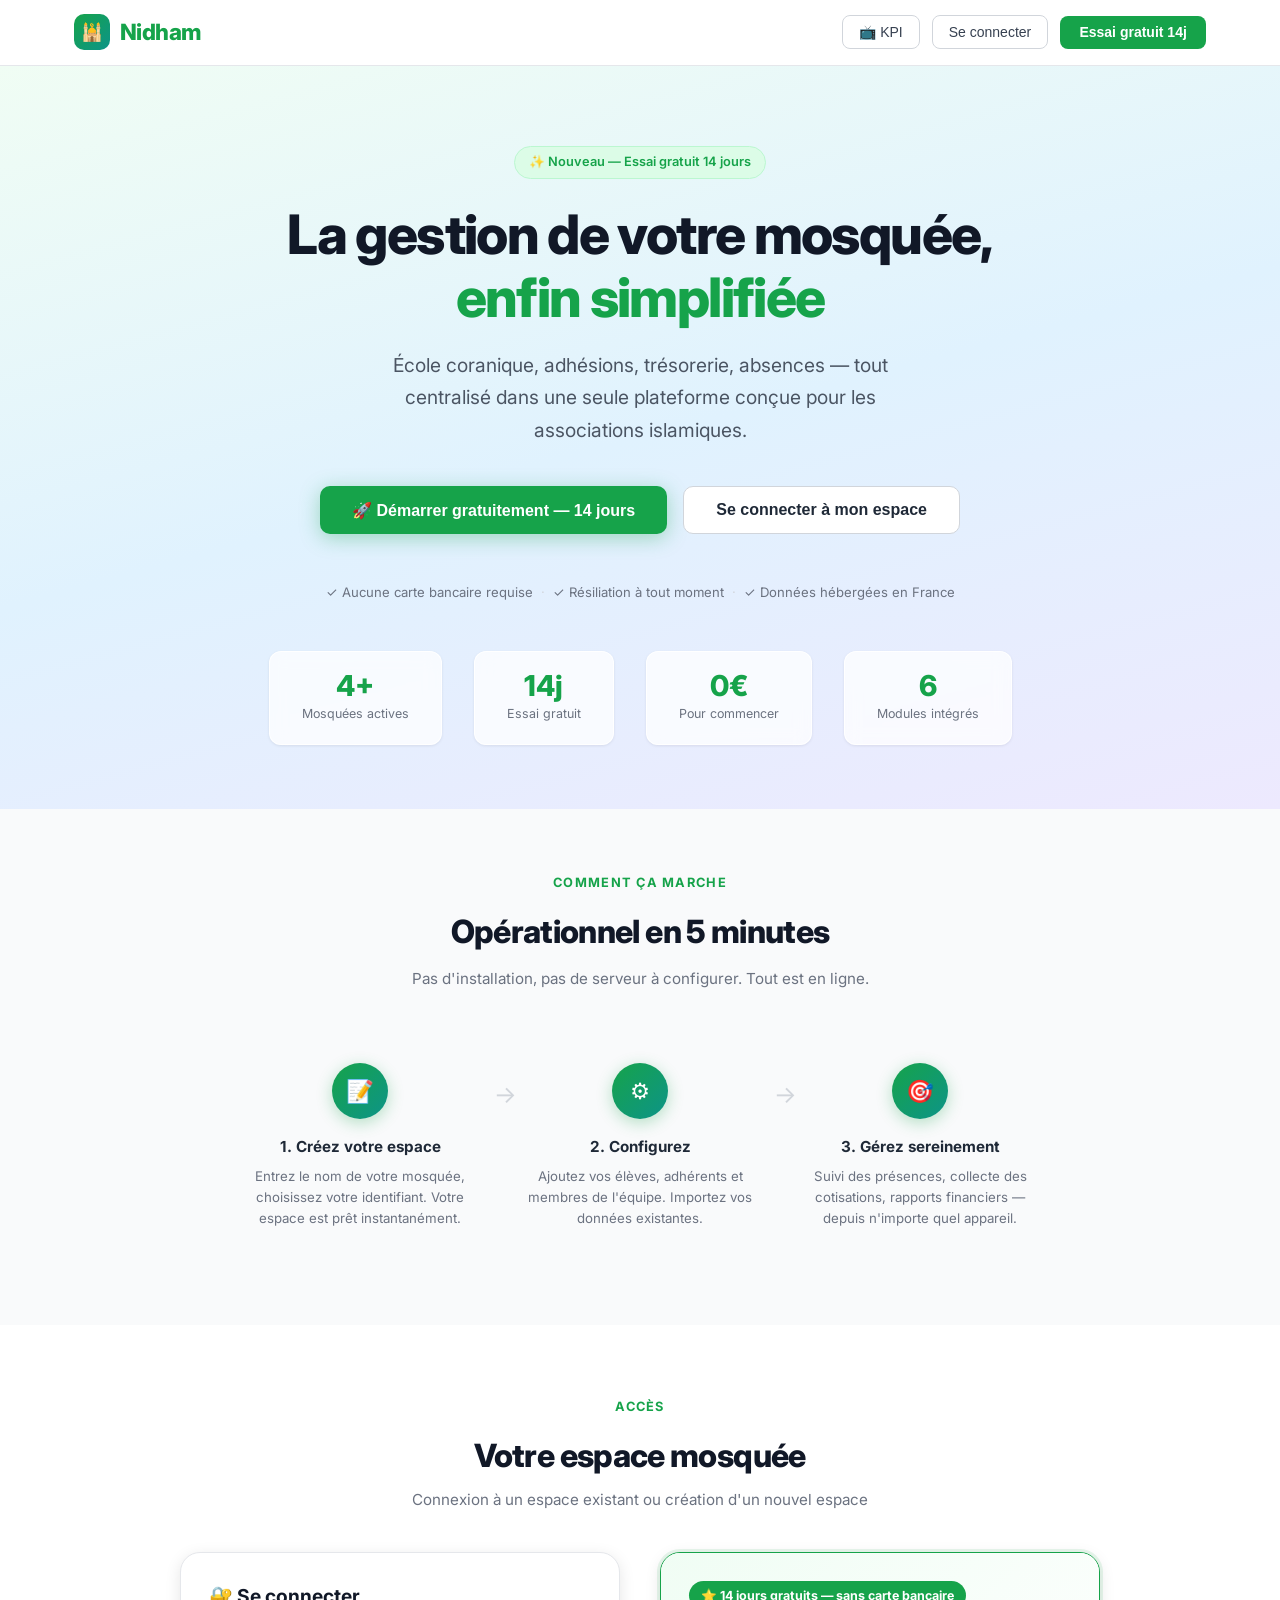
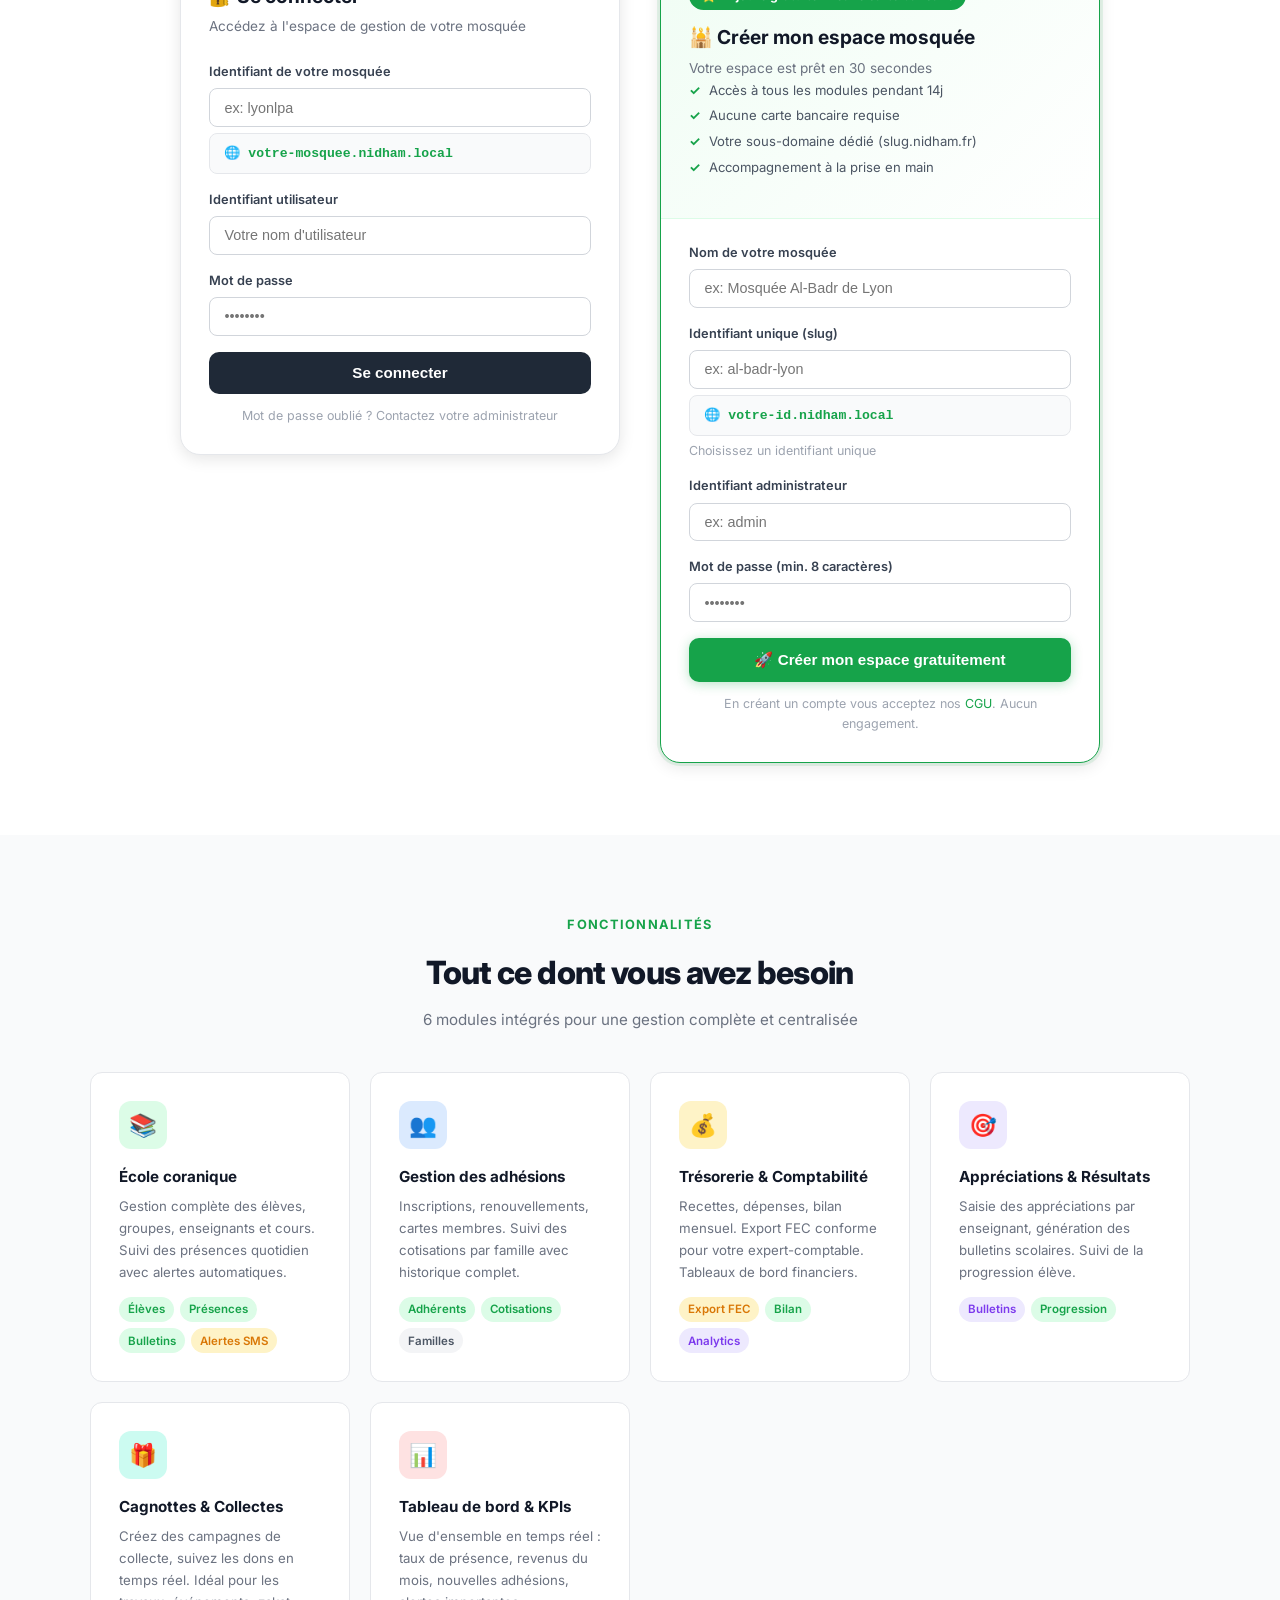
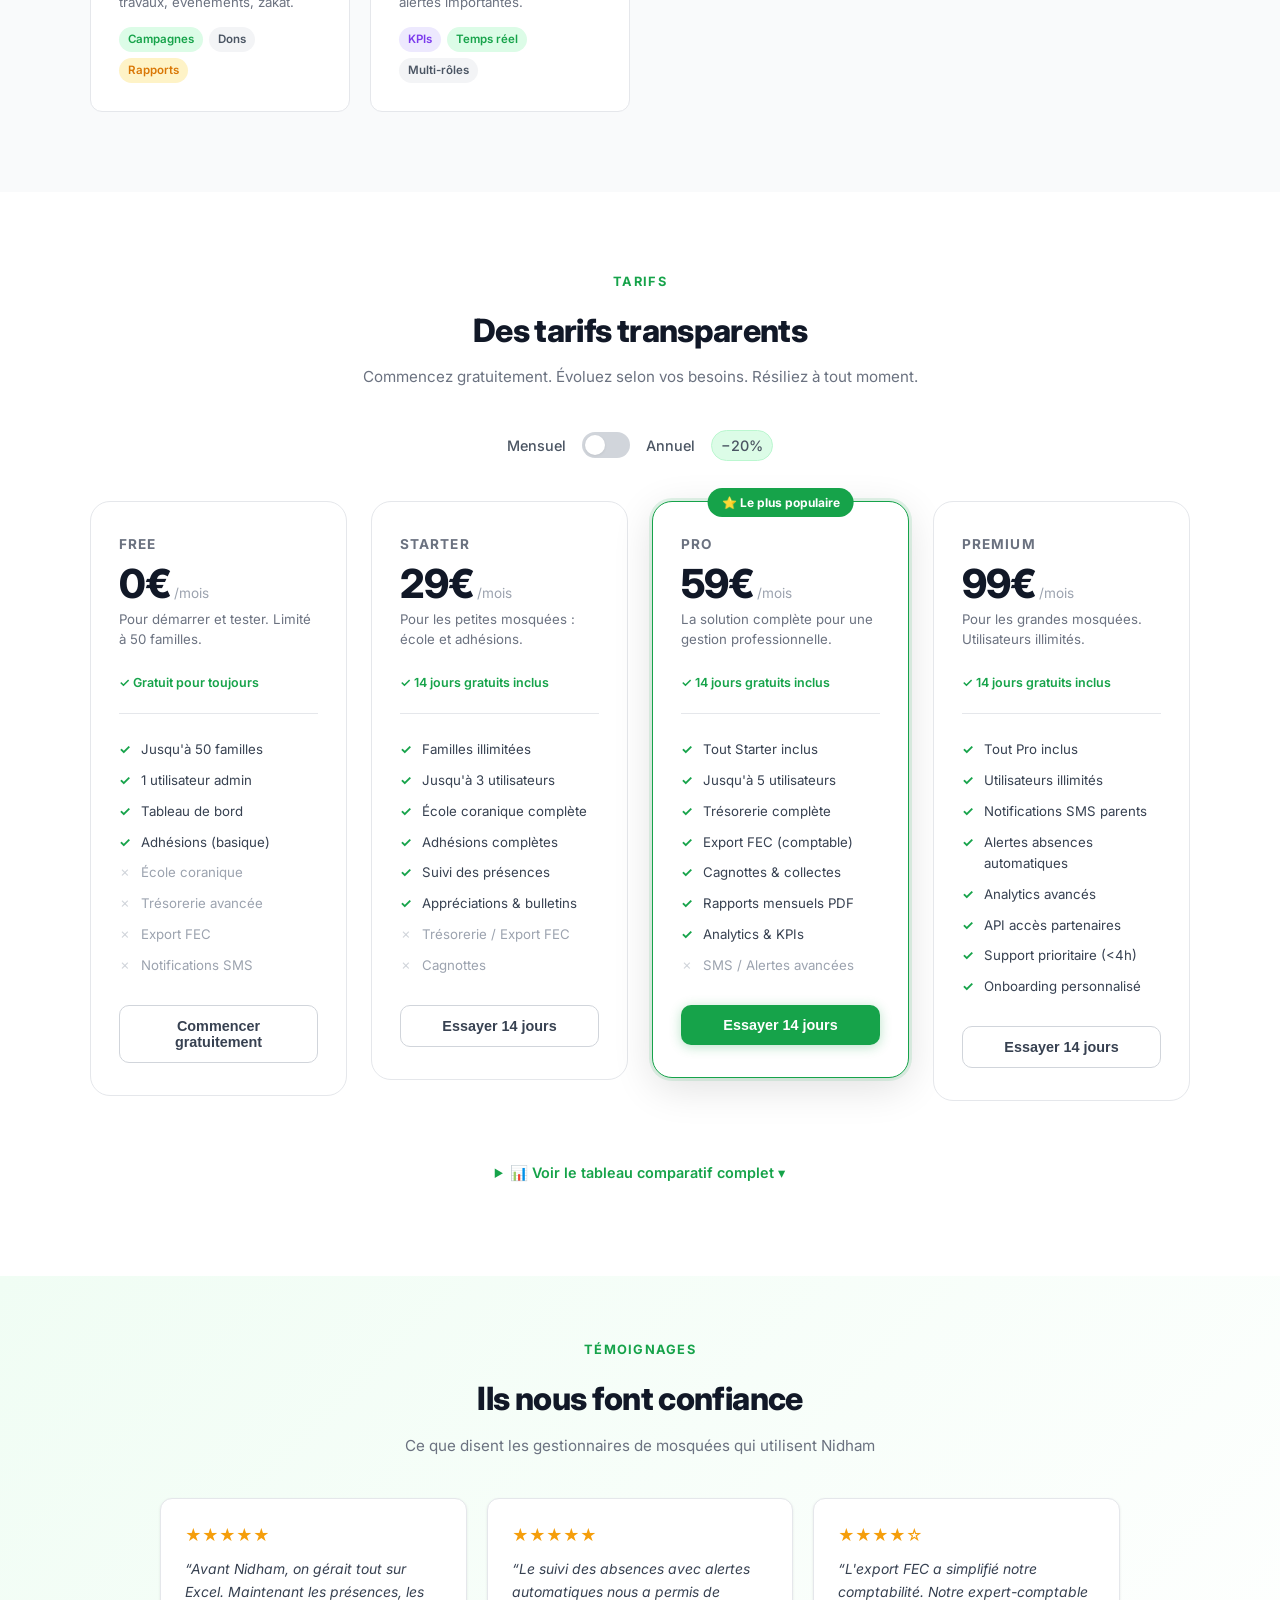
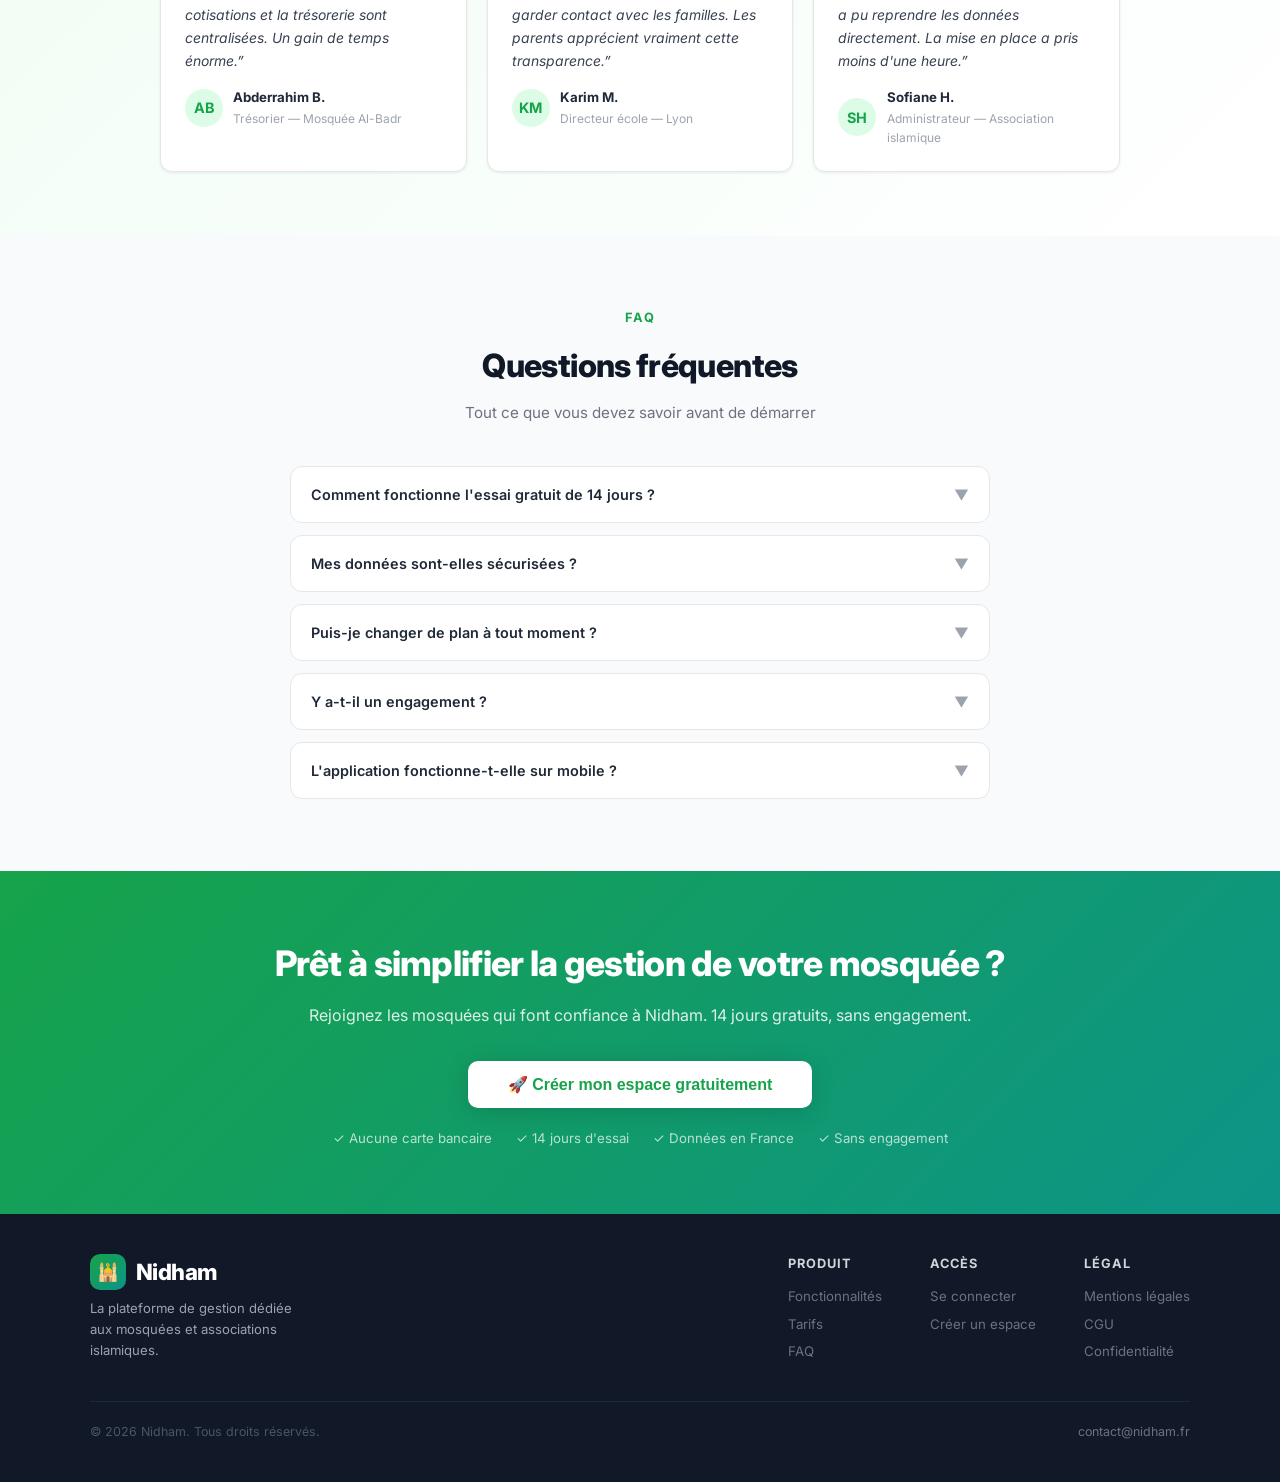
==== frontend/app/index.html @ 90fcc6f1 "feat: architecture multi-domaine nidham.fr - nidham.fr → landing page marketing (frontend/landing/) " ====
<!DOCTYPE html>
<html lang="fr">
<head>
<meta charset="UTF-8">
<meta name="viewport" content="width=device-width, initial-scale=1.0">
<title>Nidham — Gestion des mosquées</title>
<meta name="description" content="Nidham simplifie la gestion de votre mosquée : école coranique, adhésions, trésorerie, absences. 14 jours d'essai gratuit.">
<link rel="preconnect" href="https://fonts.googleapis.com">
<link href="https://fonts.googleapis.com/css2?family=Inter:wght@300;400;500;600;700;800&display=swap" rel="stylesheet">
<style>
*,*::before,*::after{box-sizing:border-box;margin:0;padding:0}
:root{
  --green:#16a34a;--green-d:#15803d;--green-l:#dcfce7;--green-ll:#f0fdf4;
  --teal:#0d9488;--gold:#d97706;--gold-l:#fef3c7;--purple:#7c3aed;--purple-l:#ede9fe;
  --gray-50:#f9fafb;--gray-100:#f3f4f6;--gray-200:#e5e7eb;--gray-300:#d1d5db;
  --gray-400:#9ca3af;--gray-500:#6b7280;--gray-600:#4b5563;--gray-700:#374151;
  --gray-800:#1f2937;--gray-900:#111827;
  --shadow-sm:0 1px 3px rgba(0,0,0,.08);--shadow-md:0 4px 16px rgba(0,0,0,.10);
  --shadow-lg:0 10px 40px rgba(0,0,0,.12);--shadow-xl:0 20px 60px rgba(0,0,0,.15);
  --radius:12px;--radius-lg:20px;
}
html{scroll-behavior:smooth}
body{font-family:'Inter',system-ui,sans-serif;color:var(--gray-800);background:#fff;line-height:1.6;-webkit-font-smoothing:antialiased}
a{color:inherit;text-decoration:none}
.hidden{display:none!important}

/* TOASTS */
#toast-container{position:fixed;bottom:1.5rem;right:1.5rem;display:flex;flex-direction:column;gap:.5rem;z-index:9999;pointer-events:none}
.toast{padding:.75rem 1.25rem;border-radius:10px;font-size:.875rem;font-weight:500;box-shadow:var(--shadow-lg);pointer-events:all;animation:slideIn .25s ease}
.toast-success{background:var(--green);color:#fff}
.toast-error{background:#dc2626;color:#fff}
.toast-info{background:var(--gray-800);color:#fff}
@keyframes slideIn{from{opacity:0;transform:translateY(8px)}to{opacity:1;transform:translateY(0)}}

/* HEADER */
header{position:sticky;top:0;z-index:100;background:rgba(255,255,255,.96);backdrop-filter:blur(10px);border-bottom:1px solid var(--gray-200)}
.header-inner{max-width:1180px;margin:0 auto;padding:.9rem 1.5rem;display:flex;align-items:center;justify-content:space-between}
.logo{display:flex;align-items:center;gap:.6rem;font-size:1.4rem;font-weight:800;color:var(--green);letter-spacing:-.02em}
.logo-icon{width:36px;height:36px;border-radius:10px;background:linear-gradient(135deg,var(--green),var(--teal));display:flex;align-items:center;justify-content:center;font-size:1.1rem}
.header-actions{display:flex;gap:.75rem;align-items:center}
.btn-ghost{padding:.5rem 1rem;border-radius:8px;font-size:.875rem;font-weight:500;cursor:pointer;border:1px solid var(--gray-300);background:transparent;color:var(--gray-700);transition:all .15s}
.btn-ghost:hover{background:var(--gray-100)}
.btn-primary{padding:.55rem 1.2rem;border-radius:8px;font-size:.875rem;font-weight:600;cursor:pointer;background:var(--green);color:#fff;border:none;transition:all .15s}
.btn-primary:hover{background:var(--green-d);transform:translateY(-1px)}

/* HERO */
.hero{background:linear-gradient(165deg,#f0fdf4 0%,#e0f2fe 50%,#ede9fe 100%);padding:5rem 1.5rem 4rem;text-align:center;position:relative;overflow:hidden}
.hero-badge{display:inline-flex;align-items:center;gap:.4rem;background:var(--green-l);color:var(--green);padding:.35rem .9rem;border-radius:999px;font-size:.8rem;font-weight:600;margin-bottom:1.5rem;border:1px solid #bbf7d0}
.hero h1{font-size:clamp(2rem,5vw,3.4rem);font-weight:800;line-height:1.15;letter-spacing:-.03em;color:var(--gray-900);max-width:780px;margin:0 auto 1.25rem}
.hero h1 span{color:var(--green)}
.hero-sub{font-size:clamp(1rem,2vw,1.2rem);color:var(--gray-600);max-width:560px;margin:0 auto 2.5rem;line-height:1.7}
.hero-cta{display:flex;gap:1rem;justify-content:center;flex-wrap:wrap;margin-bottom:3rem}
.btn-hero{padding:.85rem 2rem;border-radius:10px;font-size:1rem;font-weight:700;cursor:pointer;transition:all .2s;border:none}
.btn-hero-main{background:var(--green);color:#fff;box-shadow:0 4px 20px rgba(22,163,74,.35)}
.btn-hero-main:hover{background:var(--green-d);transform:translateY(-2px)}
.btn-hero-sec{background:#fff;color:var(--gray-800);border:1.5px solid var(--gray-300)!important}
.btn-hero-sec:hover{background:var(--gray-50);transform:translateY(-2px)}
.hero-trust{display:flex;gap:.5rem;justify-content:center;align-items:center;flex-wrap:wrap;font-size:.82rem;color:var(--gray-500)}
.hero-trust .sep{color:var(--gray-300)}
.hero-stats{display:flex;gap:2rem;justify-content:center;margin-top:3rem;flex-wrap:wrap}
.hero-stat{background:rgba(255,255,255,.75);backdrop-filter:blur(8px);border:1px solid rgba(255,255,255,.9);border-radius:var(--radius);padding:1.25rem 2rem;text-align:center;box-shadow:var(--shadow-sm)}
.hero-stat .val{font-size:1.8rem;font-weight:800;color:var(--green);display:block;line-height:1}
.hero-stat .lbl{font-size:.78rem;color:var(--gray-500);margin-top:.25rem}

/* HOW IT WORKS */
.how-section{background:var(--gray-50);padding:4rem 1.5rem}
.section-label{text-align:center;font-size:.8rem;font-weight:700;text-transform:uppercase;letter-spacing:.1em;color:var(--green);margin-bottom:.75rem}
.section-title{text-align:center;font-size:clamp(1.5rem,3vw,2rem);font-weight:800;color:var(--gray-900);margin-bottom:.6rem;letter-spacing:-.02em}
.section-sub{text-align:center;font-size:.95rem;color:var(--gray-500);margin-bottom:2.5rem}
.how-steps{display:flex;justify-content:center;max-width:900px;margin:0 auto;flex-wrap:wrap}
.how-step{flex:1;min-width:200px;max-width:280px;text-align:center;padding:2rem 1.5rem;position:relative}
.how-step:not(:last-child)::after{content:'→';position:absolute;right:-1rem;top:2.8rem;font-size:1.5rem;color:var(--gray-300)}
.step-num{width:56px;height:56px;background:linear-gradient(135deg,var(--green),var(--teal));border-radius:50%;color:#fff;display:flex;align-items:center;justify-content:center;font-size:1.4rem;margin:0 auto 1rem;box-shadow:0 4px 16px rgba(22,163,74,.3)}
.how-step h3{font-size:.95rem;font-weight:700;margin-bottom:.4rem;color:var(--gray-800)}
.how-step p{font-size:.83rem;color:var(--gray-500);line-height:1.6}

/* PORTAL */
#portal{padding:4.5rem 1.5rem;background:#fff}
.portal-grid{display:grid;grid-template-columns:1fr 1fr;gap:2.5rem;max-width:920px;margin:0 auto;align-items:start}
@media(max-width:720px){.portal-grid{grid-template-columns:1fr}}
.card{border-radius:var(--radius-lg);border:1.5px solid var(--gray-200);background:#fff;box-shadow:var(--shadow-md);overflow:hidden}
.card-header{padding:1.75rem 1.75rem 0}
.card-header h2{font-size:1.2rem;font-weight:700;color:var(--gray-900);margin-bottom:.3rem}
.card-header p{font-size:.85rem;color:var(--gray-500)}
.card-body{padding:1.5rem 1.75rem 1.75rem}
#register-card{border-color:var(--green);box-shadow:0 0 0 3px rgba(22,163,74,.1),var(--shadow-md)}
#register-card .card-header{background:linear-gradient(135deg,var(--green-ll),#fff);padding-bottom:1.25rem;border-bottom:1px solid var(--green-l)}
.trial-badge{display:inline-flex;align-items:center;gap:.35rem;background:var(--green);color:#fff;font-size:.78rem;font-weight:700;padding:.3rem .75rem;border-radius:999px;margin-bottom:.75rem}
.trial-perks{display:flex;flex-direction:column;gap:.3rem;margin-bottom:1.25rem}
.trial-perk{display:flex;align-items:center;gap:.5rem;font-size:.82rem;color:var(--gray-600)}
.trial-perk .ck{color:var(--green);font-weight:700}
.field-group{margin-bottom:1rem}
.field-group label{display:block;font-size:.8rem;font-weight:600;color:var(--gray-700);margin-bottom:.35rem}
.field-group input{width:100%;padding:.65rem .9rem;border:1.5px solid var(--gray-300);border-radius:8px;font-size:.9rem;color:var(--gray-800);transition:border-color .15s;background:#fff}
.field-group input:focus{outline:none;border-color:var(--green);box-shadow:0 0 0 3px rgba(22,163,74,.12)}
.domain-preview{background:var(--gray-50);border:1.5px solid var(--gray-200);border-radius:8px;padding:.55rem .9rem;font-size:.82rem;color:var(--gray-600);font-family:monospace;margin-top:.4rem}
.domain-preview strong{color:var(--green)}
.field-hint{font-size:.78rem;color:var(--gray-400);margin-top:.3rem}
.field-ok{font-size:.78rem;color:var(--green);margin-top:.3rem;font-weight:600}
.field-error{font-size:.78rem;color:#dc2626;margin-top:.3rem;font-weight:600}
.error-box{background:#fef2f2;border:1px solid #fecaca;color:#dc2626;border-radius:8px;padding:.65rem .9rem;font-size:.83rem;margin-bottom:1rem}
.btn-submit{width:100%;padding:.8rem;border:none;border-radius:10px;font-size:.95rem;font-weight:700;cursor:pointer;transition:all .2s}
.btn-submit-green{background:var(--green);color:#fff;box-shadow:0 2px 12px rgba(22,163,74,.3)}
.btn-submit-green:hover:not(:disabled){background:var(--green-d);transform:translateY(-1px)}
.btn-submit-gray{background:var(--gray-800);color:#fff}
.btn-submit-gray:hover:not(:disabled){background:var(--gray-700);transform:translateY(-1px)}
.btn-submit:disabled{opacity:.65;cursor:not-allowed;transform:none!important}
.spinner{display:inline-block;width:14px;height:14px;border:2px solid rgba(255,255,255,.4);border-top-color:#fff;border-radius:50%;animation:spin .7s linear infinite;vertical-align:middle;margin-right:4px}
@keyframes spin{to{transform:rotate(360deg)}}
.card-footer-note{text-align:center;font-size:.78rem;color:var(--gray-400);margin-top:.75rem}

/* SUCCESS */
#success-screen{min-height:80vh;display:flex;align-items:center;justify-content:center;padding:3rem 1.5rem;background:var(--green-ll)}
.success-card{background:#fff;border-radius:var(--radius-lg);box-shadow:var(--shadow-xl);padding:3rem 2.5rem;max-width:520px;width:100%;text-align:center}
.success-icon{width:72px;height:72px;background:var(--green-l);border-radius:50%;display:flex;align-items:center;justify-content:center;font-size:2rem;margin:0 auto 1.5rem}
.success-card h2{font-size:1.5rem;font-weight:800;color:var(--gray-900);margin-bottom:.5rem}
.success-card p{color:var(--gray-500);font-size:.9rem;margin-bottom:1.5rem}
.success-info{background:var(--gray-50);border-radius:10px;padding:1.25rem;text-align:left;margin-bottom:1.5rem}
.success-info-row{display:flex;justify-content:space-between;align-items:center;font-size:.875rem;padding:.3rem 0;border-bottom:1px solid var(--gray-200)}
.success-info-row:last-child{border-bottom:none}
.success-info-row .lbl{color:var(--gray-500)}
.success-info-row .val{font-weight:600;color:var(--gray-800);font-family:monospace}
.btn-success{display:inline-block;width:100%;padding:.9rem;background:var(--green);color:#fff;border-radius:10px;font-size:1rem;font-weight:700;text-align:center;cursor:pointer;border:none;box-shadow:0 4px 20px rgba(22,163,74,.3);transition:all .2s}
.btn-success:hover{background:var(--green-d);transform:translateY(-2px)}
.success-steps{margin-top:1.5rem;text-align:left}
.success-steps h3{font-size:.85rem;font-weight:700;color:var(--gray-700);margin-bottom:.75rem;text-transform:uppercase;letter-spacing:.06em}
.success-step-item{display:flex;gap:.75rem;align-items:flex-start;margin-bottom:.6rem}
.ssi-num{width:22px;height:22px;border-radius:50%;background:var(--green);color:#fff;font-size:.72rem;font-weight:700;display:flex;align-items:center;justify-content:center;flex-shrink:0;margin-top:.1rem}
.ssi-text{font-size:.83rem;color:var(--gray-600);line-height:1.5}

/* FEATURES */
.features-section{padding:5rem 1.5rem;background:var(--gray-50)}
.features-grid{display:grid;grid-template-columns:repeat(auto-fit,minmax(260px,1fr));gap:1.25rem;max-width:1100px;margin:0 auto}
.feature-card{background:#fff;border-radius:var(--radius);border:1.5px solid var(--gray-200);padding:1.75rem;transition:all .2s}
.feature-card:hover{border-color:var(--green);transform:translateY(-3px);box-shadow:var(--shadow-lg)}
.feature-icon{width:48px;height:48px;border-radius:12px;display:flex;align-items:center;justify-content:center;font-size:1.4rem;margin-bottom:1rem}
.feat-green{background:var(--green-l)}.feat-blue{background:#dbeafe}.feat-gold{background:var(--gold-l)}.feat-purple{background:var(--purple-l)}.feat-teal{background:#ccfbf1}.feat-red{background:#fee2e2}
.feature-card h3{font-size:.95rem;font-weight:700;color:var(--gray-900);margin-bottom:.4rem}
.feature-card p{font-size:.83rem;color:var(--gray-500);line-height:1.65}
.feat-tags{display:flex;gap:.4rem;flex-wrap:wrap;margin-top:.85rem}
.feat-tag{font-size:.72rem;font-weight:600;padding:.2rem .55rem;border-radius:999px}
.tag-green{background:var(--green-l);color:var(--green)}.tag-gray{background:var(--gray-100);color:var(--gray-600)}.tag-gold{background:var(--gold-l);color:var(--gold)}.tag-purple{background:var(--purple-l);color:var(--purple)}

/* PLANS */
.plans-section{padding:5rem 1.5rem;background:#fff}
.plan-toggle{display:flex;align-items:center;justify-content:center;gap:1rem;margin-bottom:2.5rem}
.plan-toggle span{font-size:.9rem;color:var(--gray-600);font-weight:500}
.toggle-switch{width:48px;height:26px;background:var(--gray-300);border-radius:999px;cursor:pointer;position:relative;transition:background .2s}
.toggle-switch.on{background:var(--green)}
.toggle-switch::after{content:'';position:absolute;width:20px;height:20px;border-radius:50%;background:#fff;top:3px;left:3px;transition:transform .2s;box-shadow:var(--shadow-sm)}
.toggle-switch.on::after{transform:translateX(22px)}
.toggle-annual-badge{background:var(--green-l);color:var(--green);font-size:.72rem;font-weight:700;padding:.2rem .55rem;border-radius:999px;border:1px solid #bbf7d0}
.plans-grid{display:grid;grid-template-columns:repeat(auto-fit,minmax(240px,1fr));gap:1.5rem;max-width:1100px;margin:0 auto;align-items:start}
.plan-card{border-radius:var(--radius-lg);border:1.5px solid var(--gray-200);background:#fff;padding:2rem 1.75rem;position:relative;transition:all .2s}
.plan-card:hover{transform:translateY(-4px);box-shadow:var(--shadow-lg)}
.plan-card.featured{border-color:var(--green);box-shadow:0 0 0 3px rgba(22,163,74,.12),var(--shadow-lg)}
.plan-badge{position:absolute;top:-14px;left:50%;transform:translateX(-50%);background:var(--green);color:#fff;font-size:.75rem;font-weight:700;padding:.3rem .9rem;border-radius:999px;white-space:nowrap}
.plan-name{font-size:.85rem;font-weight:700;text-transform:uppercase;letter-spacing:.08em;color:var(--gray-500);margin-bottom:.5rem}
.plan-price{display:flex;align-items:baseline;gap:.2rem;margin-bottom:.25rem}
.plan-price .amount{font-size:2.5rem;font-weight:800;color:var(--gray-900);letter-spacing:-.03em;line-height:1}
.plan-price .period{font-size:.85rem;color:var(--gray-400)}
.plan-price .annual-amount{font-size:2.5rem;font-weight:800;color:var(--gray-900);letter-spacing:-.03em;line-height:1;display:none}
.annual-mode .plan-price .amount{display:none}
.annual-mode .plan-price .annual-amount{display:block}
.plan-desc{font-size:.83rem;color:var(--gray-500);margin-bottom:1.25rem;line-height:1.55;min-height:2.8rem}
.plan-trial-note{font-size:.78rem;color:var(--green);font-weight:600;margin-bottom:1.25rem}
.plan-divider{border:none;border-top:1px solid var(--gray-200);margin:1.25rem 0}
.plan-features{list-style:none}
.plan-features li{display:flex;align-items:flex-start;gap:.6rem;font-size:.83rem;padding:.3rem 0;color:var(--gray-700)}
.plan-features li .ck{color:var(--green);font-weight:700;flex-shrink:0}
.plan-features li .ck-no{color:var(--gray-300);flex-shrink:0}
.plan-features li.muted{color:var(--gray-400)}
.plan-cta{width:100%;padding:.75rem;margin-top:1.5rem;border-radius:10px;font-size:.9rem;font-weight:700;cursor:pointer;transition:all .2s;border:none}
.plan-cta-main{background:var(--green);color:#fff;box-shadow:0 2px 12px rgba(22,163,74,.3)}
.plan-cta-main:hover{background:var(--green-d);transform:translateY(-1px)}
.plan-cta-outline{background:transparent;color:var(--gray-700);border:1.5px solid var(--gray-300)!important}
.plan-cta-outline:hover{background:var(--gray-50)}

/* COMPARE TABLE */
.compare-section{max-width:1100px;margin:3rem auto 0}
.compare-section summary{cursor:pointer;text-align:center;font-size:.9rem;font-weight:600;color:var(--green);padding:.75rem;user-select:none}
.compare-section summary:hover{text-decoration:underline}
.compare-table{width:100%;border-collapse:collapse;margin-top:1.5rem;font-size:.83rem}
.compare-table th{padding:.75rem 1rem;text-align:center;font-size:.78rem;font-weight:700;text-transform:uppercase;letter-spacing:.07em;background:var(--gray-50);border-bottom:2px solid var(--gray-200)}
.compare-table th:first-child{text-align:left}
.compare-table td{padding:.65rem 1rem;border-bottom:1px solid var(--gray-100);text-align:center;color:var(--gray-600)}
.compare-table td:first-child{text-align:left;color:var(--gray-700);font-weight:500}
.compare-table tr:hover td{background:var(--gray-50)}
.compare-table .section-row td{background:var(--gray-100);font-weight:700;color:var(--gray-700);font-size:.8rem;text-transform:uppercase;letter-spacing:.06em}
.compare-table .ck{color:var(--green);font-size:1rem}
.compare-table .ck-no{color:var(--gray-300);font-size:1rem}
.compare-table .plan-col-featured{background:rgba(22,163,74,.04)}

/* TESTIMONIALS */
.trust-section{padding:4rem 1.5rem;background:linear-gradient(135deg,var(--green-ll),#fff)}
.trust-grid{display:grid;grid-template-columns:repeat(auto-fit,minmax(280px,1fr));gap:1.25rem;max-width:960px;margin:0 auto}
.trust-card{background:#fff;border-radius:var(--radius);padding:1.5rem;border:1px solid var(--gray-200);box-shadow:var(--shadow-sm)}
.trust-stars{color:#f59e0b;font-size:1rem;margin-bottom:.6rem}
.trust-text{font-size:.87rem;color:var(--gray-700);line-height:1.65;margin-bottom:.9rem;font-style:italic}
.trust-author{display:flex;align-items:center;gap:.65rem}
.trust-avatar{width:38px;height:38px;border-radius:50%;background:var(--green-l);color:var(--green);display:flex;align-items:center;justify-content:center;font-weight:700;font-size:.9rem;flex-shrink:0}
.trust-author-name{font-size:.83rem;font-weight:700;color:var(--gray-800)}
.trust-author-role{font-size:.75rem;color:var(--gray-400)}

/* FAQ */
.faq-section{padding:4.5rem 1.5rem;background:var(--gray-50)}
.faq-list{max-width:700px;margin:0 auto;display:flex;flex-direction:column;gap:.75rem}
.faq-item{background:#fff;border-radius:var(--radius);border:1.5px solid var(--gray-200);overflow:hidden}
.faq-q{padding:1rem 1.25rem;cursor:pointer;display:flex;justify-content:space-between;align-items:center;font-size:.9rem;font-weight:600;color:var(--gray-800);user-select:none}
.faq-q:hover{background:var(--gray-50)}
.faq-q .arrow{transition:transform .2s;color:var(--gray-400)}
.faq-item.open .faq-q .arrow{transform:rotate(180deg)}
.faq-a{display:none;padding:0 1.25rem 1rem;font-size:.85rem;color:var(--gray-600);line-height:1.7;border-top:1px solid var(--gray-100)}
.faq-item.open .faq-a{display:block}

/* CTA BAND */
.cta-band{background:linear-gradient(135deg,var(--green),var(--teal));padding:4rem 1.5rem;text-align:center;color:#fff}
.cta-band h2{font-size:clamp(1.5rem,3vw,2.2rem);font-weight:800;margin-bottom:.75rem;letter-spacing:-.02em}
.cta-band p{font-size:1rem;opacity:.85;margin-bottom:2rem}
.btn-cta-white{display:inline-block;padding:.9rem 2.5rem;background:#fff;color:var(--green);border-radius:10px;font-size:1rem;font-weight:800;box-shadow:0 4px 24px rgba(0,0,0,.15);cursor:pointer;border:none;transition:all .2s}
.btn-cta-white:hover{transform:translateY(-2px)}
.cta-trust{margin-top:1.25rem;font-size:.83rem;opacity:.7;display:flex;gap:1.5rem;justify-content:center;flex-wrap:wrap}

/* FOOTER */
footer{background:var(--gray-900);color:var(--gray-400);padding:2.5rem 1.5rem}
.footer-inner{max-width:1100px;margin:0 auto;display:flex;flex-wrap:wrap;gap:2rem;justify-content:space-between;align-items:flex-start}
.footer-brand .logo{color:#fff}
.footer-brand p{font-size:.82rem;margin-top:.5rem;max-width:220px;line-height:1.6}
.footer-links{display:flex;gap:3rem;flex-wrap:wrap}
.footer-col h4{font-size:.8rem;font-weight:700;text-transform:uppercase;letter-spacing:.08em;color:var(--gray-300);margin-bottom:.75rem}
.footer-col a{display:block;font-size:.83rem;color:var(--gray-500);margin-bottom:.4rem;transition:color .15s}
.footer-col a:hover{color:#fff}
.footer-bottom{max-width:1100px;margin:2rem auto 0;padding-top:1.25rem;border-top:1px solid var(--gray-800);display:flex;justify-content:space-between;align-items:center;flex-wrap:wrap;gap:.5rem}
.footer-bottom p{font-size:.78rem;color:var(--gray-600)}
.footer-bottom a{color:var(--gray-500);font-size:.78rem}
.footer-bottom a:hover{color:#fff}

@media(max-width:600px){
  .hero{padding:3.5rem 1rem 3rem}
  .hero-stats{gap:1rem}
  .hero-stat{padding:1rem 1.25rem}
  .how-step:not(:last-child)::after{display:none}
  .footer-links{flex-direction:column;gap:1.5rem}
  .plans-grid,.features-grid{grid-template-columns:1fr}
}
  /* ── Modal KPI ── */
  #kpi-modal-overlay{position:fixed;inset:0;background:rgba(0,0,0,.5);backdrop-filter:blur(4px);z-index:999;display:none;align-items:center;justify-content:center;}
  #kpi-modal-overlay.open{display:flex;}
  #kpi-modal{background:#fff;border-radius:16px;padding:28px 32px;max-width:400px;width:90%;box-shadow:0 20px 60px rgba(0,0,0,.2);}
  #kpi-modal h3{font-size:1.1rem;font-weight:700;color:var(--gray-900);margin:0 0 6px;}
  #kpi-modal p{font-size:.85rem;color:var(--gray-500);margin:0 0 18px;}
  #kpi-modal input{width:100%;padding:10px 14px;border:1.5px solid var(--gray-200);border-radius:8px;font-size:.95rem;outline:none;box-sizing:border-box;transition:border-color .2s;}
  #kpi-modal input:focus{border-color:var(--green);}
  #kpi-modal-actions{display:flex;gap:10px;margin-top:16px;}
  #kpi-modal-actions button{flex:1;padding:10px;border-radius:8px;font-weight:600;font-size:.9rem;cursor:pointer;border:none;transition:all .2s;}
  .kpi-modal-confirm{background:var(--green);color:#fff;}
  .kpi-modal-confirm:hover{background:var(--green-d);}
  .kpi-modal-cancel{background:var(--gray-100);color:var(--gray-700);}
  .kpi-modal-cancel:hover{background:var(--gray-200);}
</style>
</head>
<body>
<div id="toast-container"></div>

<!-- Modal KPI -->
<div id="kpi-modal-overlay" onclick="closeKpiModal(event)">
  <div id="kpi-modal">
    <h3>📺 Tableau de bord KPI</h3>
    <p>Saisissez le slug de votre mosquée pour accéder aux indicateurs en temps réel (lecture seule, aucune donnée personnelle).</p>
    <input type="text" id="kpi-slug-input" placeholder="Ex: mosquee-alpha" autocomplete="off" />
    <div id="kpi-modal-actions">
      <button class="kpi-modal-cancel" onclick="closeKpiModal()">Annuler</button>
      <button class="kpi-modal-confirm" onclick="goToKpi()">Afficher les KPI →</button>
    </div>
  </div>
</div>

<!-- HEADER -->
<header>
  <div class="header-inner">
    <div class="logo"><div class="logo-icon">🕌</div>Nidham</div>
    <nav class="header-actions">
      <button class="btn-ghost" onclick="openKpiFromPortal()" title="Afficher le tableau de bord KPI public">📺 KPI</button>
      <button class="btn-ghost" onclick="scrollToLogin()">Se connecter</button>
      <button class="btn-primary" onclick="scrollToRegister()">Essai gratuit 14j</button>
    </nav>
  </div>
</header>

<!-- HERO -->
<section class="hero">
  <div class="hero-badge">✨ Nouveau &mdash; Essai gratuit 14 jours</div>
  <h1>La gestion de votre mosquée,<br><span>enfin simplifiée</span></h1>
  <p class="hero-sub">École coranique, adhésions, trésorerie, absences &mdash; tout centralisé dans une seule plateforme conçue pour les associations islamiques.</p>
  <div class="hero-cta">
    <button class="btn-hero btn-hero-main" onclick="scrollToRegister()">🚀 Démarrer gratuitement &mdash; 14 jours</button>
    <button class="btn-hero btn-hero-sec" onclick="scrollToLogin()">Se connecter à mon espace</button>
  </div>
  <div class="hero-trust">
    <span>✓ Aucune carte bancaire requise</span>
    <span class="sep">&middot;</span>
    <span>✓ Résiliation à tout moment</span>
    <span class="sep">&middot;</span>
    <span>✓ Données hébergées en France</span>
  </div>
  <div class="hero-stats">
    <div class="hero-stat"><span class="val" id="stat-mosques">4+</span><div class="lbl">Mosquées actives</div></div>
    <div class="hero-stat"><span class="val">14j</span><div class="lbl">Essai gratuit</div></div>
    <div class="hero-stat"><span class="val">0&euro;</span><div class="lbl">Pour commencer</div></div>
    <div class="hero-stat"><span class="val">6</span><div class="lbl">Modules intégrés</div></div>
  </div>
</section>

<!-- HOW IT WORKS -->
<section class="how-section">
  <div class="section-label">Comment ça marche</div>
  <h2 class="section-title">Opérationnel en 5 minutes</h2>
  <p class="section-sub">Pas d'installation, pas de serveur à configurer. Tout est en ligne.</p>
  <div class="how-steps">
    <div class="how-step">
      <div class="step-num">📝</div>
      <h3>1. Créez votre espace</h3>
      <p>Entrez le nom de votre mosquée, choisissez votre identifiant. Votre espace est prêt instantanément.</p>
    </div>
    <div class="how-step">
      <div class="step-num">⚙️</div>
      <h3>2. Configurez</h3>
      <p>Ajoutez vos élèves, adhérents et membres de l'équipe. Importez vos données existantes.</p>
    </div>
    <div class="how-step">
      <div class="step-num">🎯</div>
      <h3>3. Gérez sereinement</h3>
      <p>Suivi des présences, collecte des cotisations, rapports financiers &mdash; depuis n'importe quel appareil.</p>
    </div>
  </div>
</section>

<!-- PORTAL -->
<section id="portal">
  <div class="section-label">Accès</div>
  <h2 class="section-title" style="margin-bottom:.4rem">Votre espace mosquée</h2>
  <p class="section-sub">Connexion à un espace existant ou création d'un nouvel espace</p>
  <div class="portal-grid">
    <!-- LOGIN -->
    <div class="card" id="login-card">
      <div class="card-header">
        <h2>🔐 Se connecter</h2>
        <p>Accédez à l'espace de gestion de votre mosquée</p>
      </div>
      <div class="card-body">
        <div class="error-box hidden" id="login-error"></div>
        <div class="field-group">
          <label for="login-slug">Identifiant de votre mosquée</label>
          <input type="text" id="login-slug" placeholder="ex: lyonlpa" oninput="updateLoginDomain()" autocomplete="off">
          <div class="domain-preview">🌐 <strong id="login-domain-text">votre-mosquee.nidham.local</strong></div>
        </div>
        <div class="field-group">
          <label for="login-username">Identifiant utilisateur</label>
          <input type="text" id="login-username" placeholder="Votre nom d'utilisateur" autocomplete="username">
        </div>
        <div class="field-group">
          <label for="login-password">Mot de passe</label>
          <input type="password" id="login-password" placeholder="••••••••" autocomplete="current-password" onkeydown="if(event.key==='Enter') doLogin()">
        </div>
        <button class="btn-submit btn-submit-gray" id="login-btn" onclick="doLogin()">Se connecter</button>
        <p class="card-footer-note">Mot de passe oublié ? Contactez votre administrateur</p>
      </div>
    </div>
    <!-- REGISTER -->
    <div class="card" id="register-card">
      <div class="card-header">
        <div class="trial-badge">⭐ 14 jours gratuits &mdash; sans carte bancaire</div>
        <h2>🕌 Créer mon espace mosquée</h2>
        <p>Votre espace est prêt en 30 secondes</p>
        <div class="trial-perks">
          <div class="trial-perk"><span class="ck">✓</span> Accès à tous les modules pendant 14j</div>
          <div class="trial-perk"><span class="ck">✓</span> Aucune carte bancaire requise</div>
          <div class="trial-perk"><span class="ck">✓</span> Votre sous-domaine dédié (slug.nidham.fr)</div>
          <div class="trial-perk"><span class="ck">✓</span> Accompagnement à la prise en main</div>
        </div>
      </div>
      <div class="card-body">
        <div class="error-box hidden" id="register-error"></div>
        <div class="field-group">
          <label for="reg-mosque-name">Nom de votre mosquée</label>
          <input type="text" id="reg-mosque-name" placeholder="ex: Mosquée Al-Badr de Lyon" oninput="autoSlug()" autocomplete="off">
        </div>
        <div class="field-group">
          <label for="reg-slug">Identifiant unique (slug)</label>
          <input type="text" id="reg-slug" placeholder="ex: al-badr-lyon" oninput="onSlugInput()" autocomplete="off">
          <div class="domain-preview">🌐 <strong id="reg-domain-preview">votre-id.nidham.local</strong></div>
          <div class="field-hint" id="slug-status">Choisissez un identifiant unique</div>
        </div>
        <div class="field-group">
          <label for="reg-username">Identifiant administrateur</label>
          <input type="text" id="reg-username" placeholder="ex: admin" autocomplete="off">
        </div>
        <div class="field-group">
          <label for="reg-password">Mot de passe (min. 8 caractères)</label>
          <input type="password" id="reg-password" placeholder="••••••••" autocomplete="new-password" onkeydown="if(event.key==='Enter') doRegister()">
        </div>
        <button class="btn-submit btn-submit-green" id="register-btn" onclick="doRegister()">🚀 Créer mon espace gratuitement</button>
        <p class="card-footer-note">En créant un compte vous acceptez nos <a href="#" style="color:var(--green)">CGU</a>. Aucun engagement.</p>
      </div>
    </div>
  </div>
</section>

<!-- SUCCESS -->
<section id="success-screen" class="hidden">
  <div class="success-card">
    <div class="success-icon">🎉</div>
    <h2>Bienvenue sur Nidham !</h2>
    <p>Votre espace <strong id="success-mosque-name"></strong> a été créé avec succès. Votre essai gratuit de 14 jours commence maintenant.</p>
    <div class="success-info">
      <div class="success-info-row"><span class="lbl">Domaine</span><span class="val" id="success-domain"></span></div>
      <div class="success-info-row"><span class="lbl">Identifiant admin</span><span class="val" id="success-username"></span></div>
      <div class="success-info-row"><span class="lbl">Essai gratuit</span><span class="val" style="color:var(--green);font-family:inherit">14 jours ✓</span></div>
    </div>
    <a id="success-link" href="#"><button class="btn-success">Accéder à mon espace &rarr;</button></a>
    <div class="success-steps">
      <h3>📋 Prochaines étapes</h3>
      <div class="success-step-item"><div class="ssi-num">1</div><div class="ssi-text">Connectez-vous avec votre identifiant administrateur</div></div>
      <div class="success-step-item"><div class="ssi-num">2</div><div class="ssi-text">Configurez les informations de votre mosquée (horaires, coordonnées)</div></div>
      <div class="success-step-item"><div class="ssi-num">3</div><div class="ssi-text">Ajoutez vos premiers élèves ou adhérents</div></div>
      <div class="success-step-item"><div class="ssi-num">4</div><div class="ssi-text">Invitez votre équipe (enseignants, trésorier, secrétaire)</div></div>
    </div>
  </div>
</section>

<!-- FEATURES -->
<section class="features-section">
  <div class="section-label">Fonctionnalités</div>
  <h2 class="section-title">Tout ce dont vous avez besoin</h2>
  <p class="section-sub">6 modules intégrés pour une gestion complète et centralisée</p>
  <div class="features-grid">
    <div class="feature-card">
      <div class="feature-icon feat-green">📚</div>
      <h3>École coranique</h3>
      <p>Gestion complète des élèves, groupes, enseignants et cours. Suivi des présences quotidien avec alertes automatiques.</p>
      <div class="feat-tags"><span class="feat-tag tag-green">Élèves</span><span class="feat-tag tag-green">Présences</span><span class="feat-tag tag-green">Bulletins</span><span class="feat-tag tag-gold">Alertes SMS</span></div>
    </div>
    <div class="feature-card">
      <div class="feature-icon feat-blue">👥</div>
      <h3>Gestion des adhésions</h3>
      <p>Inscriptions, renouvellements, cartes membres. Suivi des cotisations par famille avec historique complet.</p>
      <div class="feat-tags"><span class="feat-tag tag-green">Adhérents</span><span class="feat-tag tag-green">Cotisations</span><span class="feat-tag tag-gray">Familles</span></div>
    </div>
    <div class="feature-card">
      <div class="feature-icon feat-gold">💰</div>
      <h3>Trésorerie &amp; Comptabilité</h3>
      <p>Recettes, dépenses, bilan mensuel. Export FEC conforme pour votre expert-comptable. Tableaux de bord financiers.</p>
      <div class="feat-tags"><span class="feat-tag tag-gold">Export FEC</span><span class="feat-tag tag-green">Bilan</span><span class="feat-tag tag-purple">Analytics</span></div>
    </div>
    <div class="feature-card">
      <div class="feature-icon feat-purple">🎯</div>
      <h3>Appréciations &amp; Résultats</h3>
      <p>Saisie des appréciations par enseignant, génération des bulletins scolaires. Suivi de la progression élève.</p>
      <div class="feat-tags"><span class="feat-tag tag-purple">Bulletins</span><span class="feat-tag tag-green">Progression</span></div>
    </div>
    <div class="feature-card">
      <div class="feature-icon feat-teal">🎁</div>
      <h3>Cagnottes &amp; Collectes</h3>
      <p>Créez des campagnes de collecte, suivez les dons en temps réel. Idéal pour les travaux, événements, zakat.</p>
      <div class="feat-tags"><span class="feat-tag tag-green">Campagnes</span><span class="feat-tag tag-gray">Dons</span><span class="feat-tag tag-gold">Rapports</span></div>
    </div>
    <div class="feature-card">
      <div class="feature-icon feat-red">📊</div>
      <h3>Tableau de bord &amp; KPIs</h3>
      <p>Vue d'ensemble en temps réel : taux de présence, revenus du mois, nouvelles adhésions, alertes importantes.</p>
      <div class="feat-tags"><span class="feat-tag tag-purple">KPIs</span><span class="feat-tag tag-green">Temps réel</span><span class="feat-tag tag-gray">Multi-rôles</span></div>
    </div>
  </div>
</section>

<!-- PLANS -->
<section class="plans-section">
  <div class="section-label">Tarifs</div>
  <h2 class="section-title">Des tarifs transparents</h2>
  <p class="section-sub">Commencez gratuitement. Évoluez selon vos besoins. Résiliez à tout moment.</p>
  <div class="plan-toggle">
    <span>Mensuel</span>
    <div class="toggle-switch" id="billing-toggle" onclick="toggleBilling()"></div>
    <span>Annuel</span>
    <span class="toggle-annual-badge">&minus;20%</span>
  </div>
  <div class="plans-grid" id="plans-grid">
    <!-- FREE -->
    <div class="plan-card">
      <div class="plan-name">Free</div>
      <div class="plan-price"><span class="amount">0&euro;</span><span class="annual-amount">0&euro;</span><span class="period">/mois</span></div>
      <div class="plan-desc">Pour démarrer et tester. Limité à 50 familles.</div>
      <div class="plan-trial-note">✓ Gratuit pour toujours</div>
      <hr class="plan-divider">
      <ul class="plan-features">
        <li><span class="ck">✓</span> Jusqu'à 50 familles</li>
        <li><span class="ck">✓</span> 1 utilisateur admin</li>
        <li><span class="ck">✓</span> Tableau de bord</li>
        <li><span class="ck">✓</span> Adhésions (basique)</li>
        <li class="muted"><span class="ck-no">✗</span> École coranique</li>
        <li class="muted"><span class="ck-no">✗</span> Trésorerie avancée</li>
        <li class="muted"><span class="ck-no">✗</span> Export FEC</li>
        <li class="muted"><span class="ck-no">✗</span> Notifications SMS</li>
      </ul>
      <button class="plan-cta plan-cta-outline" onclick="scrollToRegister()">Commencer gratuitement</button>
    </div>
    <!-- STARTER -->
    <div class="plan-card">
      <div class="plan-name">Starter</div>
      <div class="plan-price"><span class="amount">29&euro;</span><span class="annual-amount">23&euro;</span><span class="period">/mois</span></div>
      <div class="plan-desc">Pour les petites mosquées : école et adhésions.</div>
      <div class="plan-trial-note">✓ 14 jours gratuits inclus</div>
      <hr class="plan-divider">
      <ul class="plan-features">
        <li><span class="ck">✓</span> Familles illimitées</li>
        <li><span class="ck">✓</span> Jusqu'à 3 utilisateurs</li>
        <li><span class="ck">✓</span> École coranique complète</li>
        <li><span class="ck">✓</span> Adhésions complètes</li>
        <li><span class="ck">✓</span> Suivi des présences</li>
        <li><span class="ck">✓</span> Appréciations &amp; bulletins</li>
        <li class="muted"><span class="ck-no">✗</span> Trésorerie / Export FEC</li>
        <li class="muted"><span class="ck-no">✗</span> Cagnottes</li>
      </ul>
      <button class="plan-cta plan-cta-outline" onclick="scrollToRegister()">Essayer 14 jours</button>
    </div>
    <!-- PRO -->
    <div class="plan-card featured">
      <div class="plan-badge">⭐ Le plus populaire</div>
      <div class="plan-name">Pro</div>
      <div class="plan-price"><span class="amount">59&euro;</span><span class="annual-amount">47&euro;</span><span class="period">/mois</span></div>
      <div class="plan-desc">La solution complète pour une gestion professionnelle.</div>
      <div class="plan-trial-note">✓ 14 jours gratuits inclus</div>
      <hr class="plan-divider">
      <ul class="plan-features">
        <li><span class="ck">✓</span> Tout Starter inclus</li>
        <li><span class="ck">✓</span> Jusqu'à 5 utilisateurs</li>
        <li><span class="ck">✓</span> Trésorerie complète</li>
        <li><span class="ck">✓</span> Export FEC (comptable)</li>
        <li><span class="ck">✓</span> Cagnottes &amp; collectes</li>
        <li><span class="ck">✓</span> Rapports mensuels PDF</li>
        <li><span class="ck">✓</span> Analytics &amp; KPIs</li>
        <li class="muted"><span class="ck-no">✗</span> SMS / Alertes avancées</li>
      </ul>
      <button class="plan-cta plan-cta-main" onclick="scrollToRegister()">Essayer 14 jours</button>
    </div>
    <!-- PREMIUM -->
    <div class="plan-card">
      <div class="plan-name">Premium</div>
      <div class="plan-price"><span class="amount">99&euro;</span><span class="annual-amount">79&euro;</span><span class="period">/mois</span></div>
      <div class="plan-desc">Pour les grandes mosquées. Utilisateurs illimités.</div>
      <div class="plan-trial-note">✓ 14 jours gratuits inclus</div>
      <hr class="plan-divider">
      <ul class="plan-features">
        <li><span class="ck">✓</span> Tout Pro inclus</li>
        <li><span class="ck">✓</span> Utilisateurs illimités</li>
        <li><span class="ck">✓</span> Notifications SMS parents</li>
        <li><span class="ck">✓</span> Alertes absences automatiques</li>
        <li><span class="ck">✓</span> Analytics avancés</li>
        <li><span class="ck">✓</span> API accès partenaires</li>
        <li><span class="ck">✓</span> Support prioritaire (&lt;4h)</li>
        <li><span class="ck">✓</span> Onboarding personnalisé</li>
      </ul>
      <button class="plan-cta plan-cta-outline" onclick="scrollToRegister()">Essayer 14 jours</button>
    </div>
  </div>
  <!-- Comparison table -->
  <div class="compare-section">
    <details>
      <summary>📊 Voir le tableau comparatif complet ▾</summary>
      <table class="compare-table">
        <thead>
          <tr><th>Fonctionnalité</th><th>Free</th><th>Starter</th><th class="plan-col-featured">Pro ⭐</th><th>Premium</th></tr>
        </thead>
        <tbody>
          <tr class="section-row"><td colspan="5">📋 Général</td></tr>
          <tr><td>Familles</td><td>50 max</td><td>Illimité</td><td class="plan-col-featured">Illimité</td><td>Illimité</td></tr>
          <tr><td>Utilisateurs</td><td>1</td><td>3</td><td class="plan-col-featured">5</td><td>Illimité</td></tr>
          <tr><td>Essai gratuit</td><td>&mdash;</td><td>14 jours</td><td class="plan-col-featured">14 jours</td><td>14 jours</td></tr>
          <tr><td>Sous-domaine dédié</td><td><span class="ck">✓</span></td><td><span class="ck">✓</span></td><td class="plan-col-featured"><span class="ck">✓</span></td><td><span class="ck">✓</span></td></tr>
          <tr class="section-row"><td colspan="5">🏫 École coranique</td></tr>
          <tr><td>Gestion élèves &amp; groupes</td><td><span class="ck-no">✗</span></td><td><span class="ck">✓</span></td><td class="plan-col-featured"><span class="ck">✓</span></td><td><span class="ck">✓</span></td></tr>
          <tr><td>Suivi présences</td><td><span class="ck-no">✗</span></td><td><span class="ck">✓</span></td><td class="plan-col-featured"><span class="ck">✓</span></td><td><span class="ck">✓</span></td></tr>
          <tr><td>Bulletins &amp; appréciations</td><td><span class="ck-no">✗</span></td><td><span class="ck">✓</span></td><td class="plan-col-featured"><span class="ck">✓</span></td><td><span class="ck">✓</span></td></tr>
          <tr><td>Alertes absences auto</td><td><span class="ck-no">✗</span></td><td><span class="ck-no">✗</span></td><td class="plan-col-featured"><span class="ck-no">✗</span></td><td><span class="ck">✓</span></td></tr>
          <tr class="section-row"><td colspan="5">👥 Adhésions</td></tr>
          <tr><td>Inscriptions &amp; renouvellements</td><td>Basique</td><td><span class="ck">✓</span></td><td class="plan-col-featured"><span class="ck">✓</span></td><td><span class="ck">✓</span></td></tr>
          <tr><td>Historique cotisations</td><td><span class="ck-no">✗</span></td><td><span class="ck">✓</span></td><td class="plan-col-featured"><span class="ck">✓</span></td><td><span class="ck">✓</span></td></tr>
          <tr class="section-row"><td colspan="5">💰 Trésorerie</td></tr>
          <tr><td>Recettes &amp; dépenses</td><td><span class="ck-no">✗</span></td><td><span class="ck-no">✗</span></td><td class="plan-col-featured"><span class="ck">✓</span></td><td><span class="ck">✓</span></td></tr>
          <tr><td>Export FEC</td><td><span class="ck-no">✗</span></td><td><span class="ck-no">✗</span></td><td class="plan-col-featured"><span class="ck">✓</span></td><td><span class="ck">✓</span></td></tr>
          <tr><td>Rapports PDF</td><td><span class="ck-no">✗</span></td><td><span class="ck-no">✗</span></td><td class="plan-col-featured"><span class="ck">✓</span></td><td><span class="ck">✓</span></td></tr>
          <tr><td>Cagnottes</td><td><span class="ck-no">✗</span></td><td><span class="ck-no">✗</span></td><td class="plan-col-featured"><span class="ck">✓</span></td><td><span class="ck">✓</span></td></tr>
          <tr class="section-row"><td colspan="5">📊 Analytics &amp; Communication</td></tr>
          <tr><td>KPIs tableau de bord</td><td>Limité</td><td>Limité</td><td class="plan-col-featured"><span class="ck">✓</span></td><td>Avancé</td></tr>
          <tr><td>Notifications SMS</td><td><span class="ck-no">✗</span></td><td><span class="ck-no">✗</span></td><td class="plan-col-featured"><span class="ck-no">✗</span></td><td><span class="ck">✓</span></td></tr>
          <tr><td>API partenaires</td><td><span class="ck-no">✗</span></td><td><span class="ck-no">✗</span></td><td class="plan-col-featured"><span class="ck-no">✗</span></td><td><span class="ck">✓</span></td></tr>
          <tr class="section-row"><td colspan="5">🛟 Support</td></tr>
          <tr><td>Support email</td><td><span class="ck">✓</span></td><td><span class="ck">✓</span></td><td class="plan-col-featured"><span class="ck">✓</span></td><td><span class="ck">✓</span></td></tr>
          <tr><td>Support prioritaire</td><td><span class="ck-no">✗</span></td><td><span class="ck-no">✗</span></td><td class="plan-col-featured"><span class="ck-no">✗</span></td><td><span class="ck">✓</span></td></tr>
          <tr><td>Onboarding personnalisé</td><td><span class="ck-no">✗</span></td><td><span class="ck-no">✗</span></td><td class="plan-col-featured"><span class="ck-no">✗</span></td><td><span class="ck">✓</span></td></tr>
        </tbody>
      </table>
    </details>
  </div>
</section>

<!-- TESTIMONIALS -->
<section class="trust-section">
  <div class="section-label">Témoignages</div>
  <h2 class="section-title">Ils nous font confiance</h2>
  <p class="section-sub">Ce que disent les gestionnaires de mosquées qui utilisent Nidham</p>
  <div class="trust-grid">
    <div class="trust-card">
      <div class="trust-stars">★★★★★</div>
      <p class="trust-text">&ldquo;Avant Nidham, on gérait tout sur Excel. Maintenant les présences, les cotisations et la trésorerie sont centralisées. Un gain de temps énorme.&rdquo;</p>
      <div class="trust-author"><div class="trust-avatar">AB</div><div><div class="trust-author-name">Abderrahim B.</div><div class="trust-author-role">Trésorier &mdash; Mosquée Al-Badr</div></div></div>
    </div>
    <div class="trust-card">
      <div class="trust-stars">★★★★★</div>
      <p class="trust-text">&ldquo;Le suivi des absences avec alertes automatiques nous a permis de garder contact avec les familles. Les parents apprécient vraiment cette transparence.&rdquo;</p>
      <div class="trust-author"><div class="trust-avatar">KM</div><div><div class="trust-author-name">Karim M.</div><div class="trust-author-role">Directeur école &mdash; Lyon</div></div></div>
    </div>
    <div class="trust-card">
      <div class="trust-stars">★★★★☆</div>
      <p class="trust-text">&ldquo;L'export FEC a simplifié notre comptabilité. Notre expert-comptable a pu reprendre les données directement. La mise en place a pris moins d'une heure.&rdquo;</p>
      <div class="trust-author"><div class="trust-avatar">SH</div><div><div class="trust-author-name">Sofiane H.</div><div class="trust-author-role">Administrateur &mdash; Association islamique</div></div></div>
    </div>
  </div>
</section>

<!-- FAQ -->
<section class="faq-section">
  <div class="section-label">FAQ</div>
  <h2 class="section-title">Questions fréquentes</h2>
  <p class="section-sub">Tout ce que vous devez savoir avant de démarrer</p>
  <div class="faq-list">
    <div class="faq-item">
      <div class="faq-q" onclick="toggleFaq(this)">Comment fonctionne l'essai gratuit de 14 jours ?<span class="arrow">▼</span></div>
      <div class="faq-a">Vous avez accès à toutes les fonctionnalités de votre plan pendant 14 jours, sans restriction et sans carte bancaire. À la fin de la période, vous choisissez votre abonnement ou passez en plan Free.</div>
    </div>
    <div class="faq-item">
      <div class="faq-q" onclick="toggleFaq(this)">Mes données sont-elles sécurisées ?<span class="arrow">▼</span></div>
      <div class="faq-a">Oui. Chaque mosquée a son propre espace de données isolé (multi-tenant). Les données sont hébergées en France, chiffrées en transit (HTTPS) et au repos. Sauvegardes automatiques quotidiennes.</div>
    </div>
    <div class="faq-item">
      <div class="faq-q" onclick="toggleFaq(this)">Puis-je changer de plan à tout moment ?<span class="arrow">▼</span></div>
      <div class="faq-a">Oui. Upgrade ou downgrade à tout moment. En cas de downgrade, vous conservez votre accès jusqu'à la fin de la période payée.</div>
    </div>
    <div class="faq-item">
      <div class="faq-q" onclick="toggleFaq(this)">Y a-t-il un engagement ?<span class="arrow">▼</span></div>
      <div class="faq-a">Non. Nidham est sans engagement. Paiement mois par mois (ou annuel avec -20%) et résiliation quand vous le souhaitez.</div>
    </div>
    <div class="faq-item">
      <div class="faq-q" onclick="toggleFaq(this)">L'application fonctionne-t-elle sur mobile ?<span class="arrow">▼</span></div>
      <div class="faq-a">Oui, l'interface est entièrement responsive : ordinateur, tablette et smartphone. Aucune installation d'app nécessaire.</div>
    </div>
  </div>
</section>

<!-- CTA BAND -->
<section class="cta-band">
  <h2>Prêt à simplifier la gestion de votre mosquée ?</h2>
  <p>Rejoignez les mosquées qui font confiance à Nidham. 14 jours gratuits, sans engagement.</p>
  <button class="btn-cta-white" onclick="scrollToRegister()">🚀 Créer mon espace gratuitement</button>
  <div class="cta-trust">
    <span>✓ Aucune carte bancaire</span>
    <span>✓ 14 jours d'essai</span>
    <span>✓ Données en France</span>
    <span>✓ Sans engagement</span>
  </div>
</section>

<!-- FOOTER -->
<footer>
  <div class="footer-inner">
    <div class="footer-brand">
      <div class="logo"><div class="logo-icon">🕌</div>Nidham</div>
      <p>La plateforme de gestion dédiée aux mosquées et associations islamiques.</p>
    </div>
    <div class="footer-links">
      <div class="footer-col">
        <h4>Produit</h4>
        <a href="#" onclick="document.querySelector('.features-section').scrollIntoView({behavior:'smooth'});return false;">Fonctionnalités</a>
        <a href="#" onclick="document.querySelector('.plans-section').scrollIntoView({behavior:'smooth'});return false;">Tarifs</a>
        <a href="#" onclick="document.querySelector('.faq-section').scrollIntoView({behavior:'smooth'});return false;">FAQ</a>
      </div>
      <div class="footer-col">
        <h4>Accès</h4>
        <a href="#" onclick="scrollToLogin();return false;">Se connecter</a>
        <a href="#" onclick="scrollToRegister();return false;">Créer un espace</a>
      </div>
      <div class="footer-col">
        <h4>Légal</h4>
        <a href="#">Mentions légales</a>
        <a href="#">CGU</a>
        <a href="#">Confidentialité</a>
      </div>
    </div>
  </div>
  <div class="footer-bottom">
    <p>&copy; 2026 Nidham. Tous droits réservés.</p>
    <a href="#">contact@nidham.fr</a>
  </div>
</footer>

<script>
// Détection environnement dev : localhost, *.local, ou IP privée (192.168.x.x, 10.x.x.x, 172.16-31.x.x)
function _isDevEnv() {
  const h = location.hostname;
  return h === 'localhost'
    || h.endsWith('.local')
    || /^192\.168\./.test(h)
    || /^10\./.test(h)
    || /^172\.(1[6-9]|2[0-9]|3[01])\./.test(h);
}
const BASE_DOMAIN = _isDevEnv() ? 'nidham.local' : 'nidham.fr';
const API_BASE    = _isDevEnv() ? 'http://nidham.local:8080/api' : 'https://nidham.fr/api';

function toast(msg, type='info', duration=4000) {
  const el = document.createElement('div');
  el.className = 'toast toast-' + type; el.textContent = msg;
  document.getElementById('toast-container').appendChild(el);
  setTimeout(() => el.remove(), duration);
}
function scrollToLogin() {
  document.getElementById('login-card').scrollIntoView({behavior:'smooth',block:'center'});
  document.getElementById('login-slug').focus();
}
function scrollToRegister() {
  document.getElementById('register-card').scrollIntoView({behavior:'smooth',block:'center'});
  document.getElementById('reg-mosque-name').focus();
}
function updateLoginDomain() {
  const slug = document.getElementById('login-slug').value.trim().toLowerCase();
  document.getElementById('login-domain-text').textContent = (slug||'votre-mosquee') + '.' + BASE_DOMAIN;
}
function autoSlug() {
  const name = document.getElementById('reg-mosque-name').value;
  const slug = name.toLowerCase().normalize('NFD').replace(/\p{Diacritic}/gu,'').replace(/[^a-z0-9]+/g,'-').replace(/^-+|-+$/g,'').substring(0,30);
  document.getElementById('reg-slug').value = slug;
  onSlugInput();
}
let _slugTimer = null;
function onSlugInput() {
  const input = document.getElementById('reg-slug');
  const p = input.selectionStart;
  input.value = input.value.toLowerCase().replace(/[^a-z0-9-]/g,'');
  try { input.setSelectionRange(p,p); } catch(e){}
  const slug = input.value.trim();
  document.getElementById('reg-domain-preview').textContent = (slug||'votre-id') + '.' + BASE_DOMAIN;
  clearTimeout(_slugTimer);
  const s = document.getElementById('slug-status');
  if (!slug) { s.className='field-hint'; s.textContent='Choisissez un identifiant unique'; return; }
  if (slug.length < 3) { s.className='field-error'; s.textContent='Minimum 3 caract\u00e8res'; return; }
  s.className='field-hint'; s.textContent='V\u00e9rification...';
  _slugTimer = setTimeout(() => checkSlug(slug), 500);
}
async function checkSlug(slug) {
  try {
    const r = await fetch(API_BASE + '/onboarding/check-slug/?slug=' + encodeURIComponent(slug));
    const d = await r.json();
    const el = document.getElementById('slug-status');
    if (d.available) { el.className='field-ok'; el.textContent='\u2713 Disponible'; }
    else { el.className='field-error'; el.textContent='\u2717 D\u00e9j\u00e0 pris, essayez un autre'; }
  } catch(e) {
    const s2=document.getElementById('slug-status');
    if(s2){s2.className='field-hint';s2.textContent='V\u00e9rification impossible (r\u00e9essayez)';}
  }
}
async function doLogin() {
  const slug = document.getElementById('login-slug').value.trim().toLowerCase();
  const username = document.getElementById('login-username').value.trim();
  const password = document.getElementById('login-password').value;
  const errEl = document.getElementById('login-error');
  const btn = document.getElementById('login-btn');
  errEl.classList.add('hidden');
  if (!slug) { errEl.textContent='Entrez le sous-domaine de votre mosqu\u00e9e'; errEl.classList.remove('hidden'); return; }
  if (!username) { errEl.textContent='Entrez votre identifiant'; errEl.classList.remove('hidden'); return; }
  if (!password) { errEl.textContent='Entrez votre mot de passe'; errEl.classList.remove('hidden'); return; }
  btn.disabled=true; btn.innerHTML='<span class="spinner"></span> Connexion...';
  try {
    // Le backend préfixe automatiquement username avec le schema du tenant
    const base = _isDevEnv()
      ? 'http://'+slug+'.nidham.local:8080' : 'https://'+slug+'.nidham.fr';
    const res = await fetch(base+'/api/auth/login/', {method:'POST',headers:{'Content-Type':'application/json'},body:JSON.stringify({username,password})});
    if (!res.ok) { const d=await res.json().catch(()=>({})); throw new Error(d.detail||'Identifiants incorrects'); }
    const data = await res.json();
    const appUrl = _isDevEnv()
      ? 'http://'+slug+'.nidham.local:8080/#access='+data.access+'&refresh='+data.refresh
      : 'https://'+slug+'.nidham.fr/#access='+data.access+'&refresh='+data.refresh;
    toast('Connexion r\u00e9ussie, redirection...','success',2000);
    setTimeout(() => { location.href=appUrl; }, 800);
  } catch(e) {
    errEl.textContent=e.message; errEl.classList.remove('hidden');
    btn.disabled=false; btn.textContent='Se connecter';
  }
}
async function doRegister() {
  const mosqueName = document.getElementById('reg-mosque-name').value.trim();
  const slug = document.getElementById('reg-slug').value.trim().toLowerCase();
  const username = document.getElementById('reg-username').value.trim();
  const password = document.getElementById('reg-password').value;
  const errEl = document.getElementById('register-error');
  const btn = document.getElementById('register-btn');
  errEl.classList.add('hidden');
  const errors = [];
  if (!mosqueName) errors.push('Entrez le nom de votre mosqu\u00e9e');
  if (!slug||slug.length<3) errors.push("L'identifiant doit faire au moins 3 caract\u00e8res");
  if (!username) errors.push('Entrez un identifiant administrateur');
  if (!password||password.length<8) errors.push('Le mot de passe doit faire au moins 8 caract\u00e8res');
  if (errors.length) { errEl.innerHTML=errors.join('<br>'); errEl.classList.remove('hidden'); return; }
  btn.disabled=true; btn.innerHTML='<span class="spinner"></span> Cr\u00e9ation en cours...';
  try {
    const res = await fetch(API_BASE+'/onboarding/register/', {
      method:'POST', headers:{'Content-Type':'application/json'},
      body:JSON.stringify({mosque_name:mosqueName,slug,admin_username:username,admin_password:password,timezone:Intl.DateTimeFormat().resolvedOptions().timeZone||'Europe/Paris'})
    });
    const data = await res.json();
    if (!res.ok) { throw new Error(Object.values(data).flat().join(' \u00b7 ')||'Erreur lors de la cr\u00e9ation'); }
    document.getElementById('portal').style.display='none';
    document.getElementById('success-screen').classList.remove('hidden');
    document.getElementById('success-mosque-name').textContent=mosqueName;
    document.getElementById('success-domain').textContent=data.domain;
    // Afficher l'identifiant lisible (sans préfixe interne)
    const loginUsername = data.admin_username || username;
    document.getElementById('success-username').textContent=loginUsername;
    const appUrl=_isDevEnv()
      ?'http://'+data.domain+':8080/':'https://'+data.domain+'/';
    document.getElementById('success-link').href=appUrl;
    document.getElementById('success-screen').scrollIntoView({behavior:'smooth'});
    toast('\U0001f389 Mosqu\u00e9e cr\u00e9\u00e9e avec succ\u00e8s !','success',6000);
  } catch(e) {
    errEl.textContent=e.message; errEl.classList.remove('hidden');
    btn.disabled=false; btn.innerHTML='\U0001f680 Cr\u00e9er mon espace gratuitement';
  }
}
let isAnnual=false;
function toggleBilling() {
  isAnnual=!isAnnual;
  document.getElementById('billing-toggle').classList.toggle('on',isAnnual);
  document.getElementById('plans-grid').classList.toggle('annual-mode',isAnnual);
}
function toggleFaq(el) { el.closest('.faq-item').classList.toggle('open'); }
async function loadStats() {
  try { await fetch(API_BASE+'/onboarding/check-slug/?slug=__stats__'); } catch(e) {}
  document.getElementById('stat-mosques').textContent='4+';
}
loadStats();

// ── KPI depuis portail ───────────────────────────────────────────────────────
function openKpiFromPortal() {
  document.getElementById('kpi-modal-overlay').classList.add('open');
  setTimeout(() => document.getElementById('kpi-slug-input').focus(), 100);
}
function closeKpiModal(e) {
  if (!e || e.target === document.getElementById('kpi-modal-overlay')) {
    document.getElementById('kpi-modal-overlay').classList.remove('open');
  }
}
function goToKpi() {
  const slug = document.getElementById('kpi-slug-input').value.trim();
  if (!slug) { document.getElementById('kpi-slug-input').focus(); return; }
  const isDevEnv = location.hostname.includes('nidham.local') || location.hostname === 'localhost';
  const base = isDevEnv ? `http://${slug}.nidham.local:8080` : `https://${slug}.nidham.fr`;
  window.open(`${base}/kpi.html?slug=${encodeURIComponent(slug)}&from=portal`, '_blank', 'noopener');
  closeKpiModal();
}
document.addEventListener('keydown', e => {
  if (e.key === 'Escape') closeKpiModal();
  if (e.key === 'Enter' && document.getElementById('kpi-modal-overlay').classList.contains('open')) goToKpi();
});
</script>
</body>
</html>
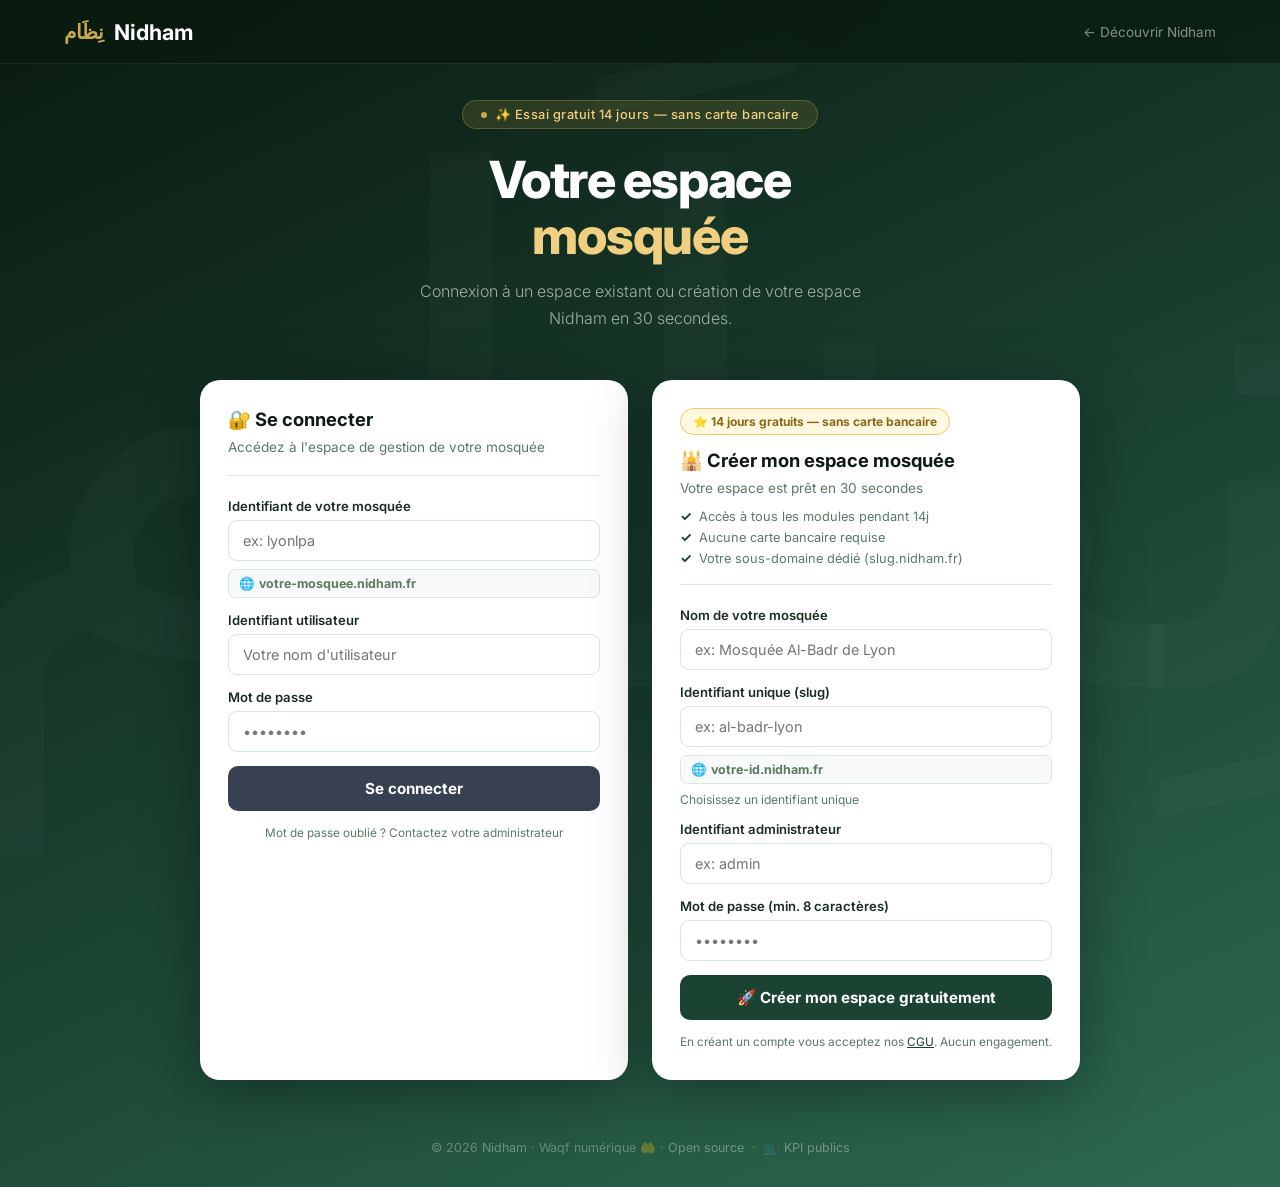
==== commit 78c26e74: "fix: app.nidham.fr sert frontend/app/index.html — copie du nouveau portal épuré DA nidham.fr" ====
--- a/frontend/app/index.html
+++ b/frontend/app/index.html
@@ -1,268 +1,177 @@
 <!DOCTYPE html>
 <html lang="fr">
 <head>
-<meta charset="UTF-8">
-<meta name="viewport" content="width=device-width, initial-scale=1.0">
-<title>Nidham — Gestion des mosquées</title>
-<meta name="description" content="Nidham simplifie la gestion de votre mosquée : école coranique, adhésions, trésorerie, absences. 14 jours d'essai gratuit.">
-<link rel="preconnect" href="https://fonts.googleapis.com">
-<link href="https://fonts.googleapis.com/css2?family=Inter:wght@300;400;500;600;700;800&display=swap" rel="stylesheet">
-<style>
-*,*::before,*::after{box-sizing:border-box;margin:0;padding:0}
-:root{
-  --green:#16a34a;--green-d:#15803d;--green-l:#dcfce7;--green-ll:#f0fdf4;
-  --teal:#0d9488;--gold:#d97706;--gold-l:#fef3c7;--purple:#7c3aed;--purple-l:#ede9fe;
-  --gray-50:#f9fafb;--gray-100:#f3f4f6;--gray-200:#e5e7eb;--gray-300:#d1d5db;
-  --gray-400:#9ca3af;--gray-500:#6b7280;--gray-600:#4b5563;--gray-700:#374151;
-  --gray-800:#1f2937;--gray-900:#111827;
-  --shadow-sm:0 1px 3px rgba(0,0,0,.08);--shadow-md:0 4px 16px rgba(0,0,0,.10);
-  --shadow-lg:0 10px 40px rgba(0,0,0,.12);--shadow-xl:0 20px 60px rgba(0,0,0,.15);
-  --radius:12px;--radius-lg:20px;
-}
-html{scroll-behavior:smooth}
-body{font-family:'Inter',system-ui,sans-serif;color:var(--gray-800);background:#fff;line-height:1.6;-webkit-font-smoothing:antialiased}
-a{color:inherit;text-decoration:none}
-.hidden{display:none!important}
-
-/* TOASTS */
-#toast-container{position:fixed;bottom:1.5rem;right:1.5rem;display:flex;flex-direction:column;gap:.5rem;z-index:9999;pointer-events:none}
-.toast{padding:.75rem 1.25rem;border-radius:10px;font-size:.875rem;font-weight:500;box-shadow:var(--shadow-lg);pointer-events:all;animation:slideIn .25s ease}
-.toast-success{background:var(--green);color:#fff}
-.toast-error{background:#dc2626;color:#fff}
-.toast-info{background:var(--gray-800);color:#fff}
-@keyframes slideIn{from{opacity:0;transform:translateY(8px)}to{opacity:1;transform:translateY(0)}}
-
-/* HEADER */
-header{position:sticky;top:0;z-index:100;background:rgba(255,255,255,.96);backdrop-filter:blur(10px);border-bottom:1px solid var(--gray-200)}
-.header-inner{max-width:1180px;margin:0 auto;padding:.9rem 1.5rem;display:flex;align-items:center;justify-content:space-between}
-.logo{display:flex;align-items:center;gap:.6rem;font-size:1.4rem;font-weight:800;color:var(--green);letter-spacing:-.02em}
-.logo-icon{width:36px;height:36px;border-radius:10px;background:linear-gradient(135deg,var(--green),var(--teal));display:flex;align-items:center;justify-content:center;font-size:1.1rem}
-.header-actions{display:flex;gap:.75rem;align-items:center}
-.btn-ghost{padding:.5rem 1rem;border-radius:8px;font-size:.875rem;font-weight:500;cursor:pointer;border:1px solid var(--gray-300);background:transparent;color:var(--gray-700);transition:all .15s}
-.btn-ghost:hover{background:var(--gray-100)}
-.btn-primary{padding:.55rem 1.2rem;border-radius:8px;font-size:.875rem;font-weight:600;cursor:pointer;background:var(--green);color:#fff;border:none;transition:all .15s}
-.btn-primary:hover{background:var(--green-d);transform:translateY(-1px)}
-
-/* HERO */
-.hero{background:linear-gradient(165deg,#f0fdf4 0%,#e0f2fe 50%,#ede9fe 100%);padding:5rem 1.5rem 4rem;text-align:center;position:relative;overflow:hidden}
-.hero-badge{display:inline-flex;align-items:center;gap:.4rem;background:var(--green-l);color:var(--green);padding:.35rem .9rem;border-radius:999px;font-size:.8rem;font-weight:600;margin-bottom:1.5rem;border:1px solid #bbf7d0}
-.hero h1{font-size:clamp(2rem,5vw,3.4rem);font-weight:800;line-height:1.15;letter-spacing:-.03em;color:var(--gray-900);max-width:780px;margin:0 auto 1.25rem}
-.hero h1 span{color:var(--green)}
-.hero-sub{font-size:clamp(1rem,2vw,1.2rem);color:var(--gray-600);max-width:560px;margin:0 auto 2.5rem;line-height:1.7}
-.hero-cta{display:flex;gap:1rem;justify-content:center;flex-wrap:wrap;margin-bottom:3rem}
-.btn-hero{padding:.85rem 2rem;border-radius:10px;font-size:1rem;font-weight:700;cursor:pointer;transition:all .2s;border:none}
-.btn-hero-main{background:var(--green);color:#fff;box-shadow:0 4px 20px rgba(22,163,74,.35)}
-.btn-hero-main:hover{background:var(--green-d);transform:translateY(-2px)}
-.btn-hero-sec{background:#fff;color:var(--gray-800);border:1.5px solid var(--gray-300)!important}
-.btn-hero-sec:hover{background:var(--gray-50);transform:translateY(-2px)}
-.hero-trust{display:flex;gap:.5rem;justify-content:center;align-items:center;flex-wrap:wrap;font-size:.82rem;color:var(--gray-500)}
-.hero-trust .sep{color:var(--gray-300)}
-.hero-stats{display:flex;gap:2rem;justify-content:center;margin-top:3rem;flex-wrap:wrap}
-.hero-stat{background:rgba(255,255,255,.75);backdrop-filter:blur(8px);border:1px solid rgba(255,255,255,.9);border-radius:var(--radius);padding:1.25rem 2rem;text-align:center;box-shadow:var(--shadow-sm)}
-.hero-stat .val{font-size:1.8rem;font-weight:800;color:var(--green);display:block;line-height:1}
-.hero-stat .lbl{font-size:.78rem;color:var(--gray-500);margin-top:.25rem}
-
-/* HOW IT WORKS */
-.how-section{background:var(--gray-50);padding:4rem 1.5rem}
-.section-label{text-align:center;font-size:.8rem;font-weight:700;text-transform:uppercase;letter-spacing:.1em;color:var(--green);margin-bottom:.75rem}
-.section-title{text-align:center;font-size:clamp(1.5rem,3vw,2rem);font-weight:800;color:var(--gray-900);margin-bottom:.6rem;letter-spacing:-.02em}
-.section-sub{text-align:center;font-size:.95rem;color:var(--gray-500);margin-bottom:2.5rem}
-.how-steps{display:flex;justify-content:center;max-width:900px;margin:0 auto;flex-wrap:wrap}
-.how-step{flex:1;min-width:200px;max-width:280px;text-align:center;padding:2rem 1.5rem;position:relative}
-.how-step:not(:last-child)::after{content:'→';position:absolute;right:-1rem;top:2.8rem;font-size:1.5rem;color:var(--gray-300)}
-.step-num{width:56px;height:56px;background:linear-gradient(135deg,var(--green),var(--teal));border-radius:50%;color:#fff;display:flex;align-items:center;justify-content:center;font-size:1.4rem;margin:0 auto 1rem;box-shadow:0 4px 16px rgba(22,163,74,.3)}
-.how-step h3{font-size:.95rem;font-weight:700;margin-bottom:.4rem;color:var(--gray-800)}
-.how-step p{font-size:.83rem;color:var(--gray-500);line-height:1.6}
-
-/* PORTAL */
-#portal{padding:4.5rem 1.5rem;background:#fff}
-.portal-grid{display:grid;grid-template-columns:1fr 1fr;gap:2.5rem;max-width:920px;margin:0 auto;align-items:start}
-@media(max-width:720px){.portal-grid{grid-template-columns:1fr}}
-.card{border-radius:var(--radius-lg);border:1.5px solid var(--gray-200);background:#fff;box-shadow:var(--shadow-md);overflow:hidden}
-.card-header{padding:1.75rem 1.75rem 0}
-.card-header h2{font-size:1.2rem;font-weight:700;color:var(--gray-900);margin-bottom:.3rem}
-.card-header p{font-size:.85rem;color:var(--gray-500)}
-.card-body{padding:1.5rem 1.75rem 1.75rem}
-#register-card{border-color:var(--green);box-shadow:0 0 0 3px rgba(22,163,74,.1),var(--shadow-md)}
-#register-card .card-header{background:linear-gradient(135deg,var(--green-ll),#fff);padding-bottom:1.25rem;border-bottom:1px solid var(--green-l)}
-.trial-badge{display:inline-flex;align-items:center;gap:.35rem;background:var(--green);color:#fff;font-size:.78rem;font-weight:700;padding:.3rem .75rem;border-radius:999px;margin-bottom:.75rem}
-.trial-perks{display:flex;flex-direction:column;gap:.3rem;margin-bottom:1.25rem}
-.trial-perk{display:flex;align-items:center;gap:.5rem;font-size:.82rem;color:var(--gray-600)}
-.trial-perk .ck{color:var(--green);font-weight:700}
-.field-group{margin-bottom:1rem}
-.field-group label{display:block;font-size:.8rem;font-weight:600;color:var(--gray-700);margin-bottom:.35rem}
-.field-group input{width:100%;padding:.65rem .9rem;border:1.5px solid var(--gray-300);border-radius:8px;font-size:.9rem;color:var(--gray-800);transition:border-color .15s;background:#fff}
-.field-group input:focus{outline:none;border-color:var(--green);box-shadow:0 0 0 3px rgba(22,163,74,.12)}
-.domain-preview{background:var(--gray-50);border:1.5px solid var(--gray-200);border-radius:8px;padding:.55rem .9rem;font-size:.82rem;color:var(--gray-600);font-family:monospace;margin-top:.4rem}
-.domain-preview strong{color:var(--green)}
-.field-hint{font-size:.78rem;color:var(--gray-400);margin-top:.3rem}
-.field-ok{font-size:.78rem;color:var(--green);margin-top:.3rem;font-weight:600}
-.field-error{font-size:.78rem;color:#dc2626;margin-top:.3rem;font-weight:600}
-.error-box{background:#fef2f2;border:1px solid #fecaca;color:#dc2626;border-radius:8px;padding:.65rem .9rem;font-size:.83rem;margin-bottom:1rem}
-.btn-submit{width:100%;padding:.8rem;border:none;border-radius:10px;font-size:.95rem;font-weight:700;cursor:pointer;transition:all .2s}
-.btn-submit-green{background:var(--green);color:#fff;box-shadow:0 2px 12px rgba(22,163,74,.3)}
-.btn-submit-green:hover:not(:disabled){background:var(--green-d);transform:translateY(-1px)}
-.btn-submit-gray{background:var(--gray-800);color:#fff}
-.btn-submit-gray:hover:not(:disabled){background:var(--gray-700);transform:translateY(-1px)}
-.btn-submit:disabled{opacity:.65;cursor:not-allowed;transform:none!important}
-.spinner{display:inline-block;width:14px;height:14px;border:2px solid rgba(255,255,255,.4);border-top-color:#fff;border-radius:50%;animation:spin .7s linear infinite;vertical-align:middle;margin-right:4px}
-@keyframes spin{to{transform:rotate(360deg)}}
-.card-footer-note{text-align:center;font-size:.78rem;color:var(--gray-400);margin-top:.75rem}
-
-/* SUCCESS */
-#success-screen{min-height:80vh;display:flex;align-items:center;justify-content:center;padding:3rem 1.5rem;background:var(--green-ll)}
-.success-card{background:#fff;border-radius:var(--radius-lg);box-shadow:var(--shadow-xl);padding:3rem 2.5rem;max-width:520px;width:100%;text-align:center}
-.success-icon{width:72px;height:72px;background:var(--green-l);border-radius:50%;display:flex;align-items:center;justify-content:center;font-size:2rem;margin:0 auto 1.5rem}
-.success-card h2{font-size:1.5rem;font-weight:800;color:var(--gray-900);margin-bottom:.5rem}
-.success-card p{color:var(--gray-500);font-size:.9rem;margin-bottom:1.5rem}
-.success-info{background:var(--gray-50);border-radius:10px;padding:1.25rem;text-align:left;margin-bottom:1.5rem}
-.success-info-row{display:flex;justify-content:space-between;align-items:center;font-size:.875rem;padding:.3rem 0;border-bottom:1px solid var(--gray-200)}
-.success-info-row:last-child{border-bottom:none}
-.success-info-row .lbl{color:var(--gray-500)}
-.success-info-row .val{font-weight:600;color:var(--gray-800);font-family:monospace}
-.btn-success{display:inline-block;width:100%;padding:.9rem;background:var(--green);color:#fff;border-radius:10px;font-size:1rem;font-weight:700;text-align:center;cursor:pointer;border:none;box-shadow:0 4px 20px rgba(22,163,74,.3);transition:all .2s}
-.btn-success:hover{background:var(--green-d);transform:translateY(-2px)}
-.success-steps{margin-top:1.5rem;text-align:left}
-.success-steps h3{font-size:.85rem;font-weight:700;color:var(--gray-700);margin-bottom:.75rem;text-transform:uppercase;letter-spacing:.06em}
-.success-step-item{display:flex;gap:.75rem;align-items:flex-start;margin-bottom:.6rem}
-.ssi-num{width:22px;height:22px;border-radius:50%;background:var(--green);color:#fff;font-size:.72rem;font-weight:700;display:flex;align-items:center;justify-content:center;flex-shrink:0;margin-top:.1rem}
-.ssi-text{font-size:.83rem;color:var(--gray-600);line-height:1.5}
-
-/* FEATURES */
-.features-section{padding:5rem 1.5rem;background:var(--gray-50)}
-.features-grid{display:grid;grid-template-columns:repeat(auto-fit,minmax(260px,1fr));gap:1.25rem;max-width:1100px;margin:0 auto}
-.feature-card{background:#fff;border-radius:var(--radius);border:1.5px solid var(--gray-200);padding:1.75rem;transition:all .2s}
-.feature-card:hover{border-color:var(--green);transform:translateY(-3px);box-shadow:var(--shadow-lg)}
-.feature-icon{width:48px;height:48px;border-radius:12px;display:flex;align-items:center;justify-content:center;font-size:1.4rem;margin-bottom:1rem}
-.feat-green{background:var(--green-l)}.feat-blue{background:#dbeafe}.feat-gold{background:var(--gold-l)}.feat-purple{background:var(--purple-l)}.feat-teal{background:#ccfbf1}.feat-red{background:#fee2e2}
-.feature-card h3{font-size:.95rem;font-weight:700;color:var(--gray-900);margin-bottom:.4rem}
-.feature-card p{font-size:.83rem;color:var(--gray-500);line-height:1.65}
-.feat-tags{display:flex;gap:.4rem;flex-wrap:wrap;margin-top:.85rem}
-.feat-tag{font-size:.72rem;font-weight:600;padding:.2rem .55rem;border-radius:999px}
-.tag-green{background:var(--green-l);color:var(--green)}.tag-gray{background:var(--gray-100);color:var(--gray-600)}.tag-gold{background:var(--gold-l);color:var(--gold)}.tag-purple{background:var(--purple-l);color:var(--purple)}
-
-/* PLANS */
-.plans-section{padding:5rem 1.5rem;background:#fff}
-.plan-toggle{display:flex;align-items:center;justify-content:center;gap:1rem;margin-bottom:2.5rem}
-.plan-toggle span{font-size:.9rem;color:var(--gray-600);font-weight:500}
-.toggle-switch{width:48px;height:26px;background:var(--gray-300);border-radius:999px;cursor:pointer;position:relative;transition:background .2s}
-.toggle-switch.on{background:var(--green)}
-.toggle-switch::after{content:'';position:absolute;width:20px;height:20px;border-radius:50%;background:#fff;top:3px;left:3px;transition:transform .2s;box-shadow:var(--shadow-sm)}
-.toggle-switch.on::after{transform:translateX(22px)}
-.toggle-annual-badge{background:var(--green-l);color:var(--green);font-size:.72rem;font-weight:700;padding:.2rem .55rem;border-radius:999px;border:1px solid #bbf7d0}
-.plans-grid{display:grid;grid-template-columns:repeat(auto-fit,minmax(240px,1fr));gap:1.5rem;max-width:1100px;margin:0 auto;align-items:start}
-.plan-card{border-radius:var(--radius-lg);border:1.5px solid var(--gray-200);background:#fff;padding:2rem 1.75rem;position:relative;transition:all .2s}
-.plan-card:hover{transform:translateY(-4px);box-shadow:var(--shadow-lg)}
-.plan-card.featured{border-color:var(--green);box-shadow:0 0 0 3px rgba(22,163,74,.12),var(--shadow-lg)}
-.plan-badge{position:absolute;top:-14px;left:50%;transform:translateX(-50%);background:var(--green);color:#fff;font-size:.75rem;font-weight:700;padding:.3rem .9rem;border-radius:999px;white-space:nowrap}
-.plan-name{font-size:.85rem;font-weight:700;text-transform:uppercase;letter-spacing:.08em;color:var(--gray-500);margin-bottom:.5rem}
-.plan-price{display:flex;align-items:baseline;gap:.2rem;margin-bottom:.25rem}
-.plan-price .amount{font-size:2.5rem;font-weight:800;color:var(--gray-900);letter-spacing:-.03em;line-height:1}
-.plan-price .period{font-size:.85rem;color:var(--gray-400)}
-.plan-price .annual-amount{font-size:2.5rem;font-weight:800;color:var(--gray-900);letter-spacing:-.03em;line-height:1;display:none}
-.annual-mode .plan-price .amount{display:none}
-.annual-mode .plan-price .annual-amount{display:block}
-.plan-desc{font-size:.83rem;color:var(--gray-500);margin-bottom:1.25rem;line-height:1.55;min-height:2.8rem}
-.plan-trial-note{font-size:.78rem;color:var(--green);font-weight:600;margin-bottom:1.25rem}
-.plan-divider{border:none;border-top:1px solid var(--gray-200);margin:1.25rem 0}
-.plan-features{list-style:none}
-.plan-features li{display:flex;align-items:flex-start;gap:.6rem;font-size:.83rem;padding:.3rem 0;color:var(--gray-700)}
-.plan-features li .ck{color:var(--green);font-weight:700;flex-shrink:0}
-.plan-features li .ck-no{color:var(--gray-300);flex-shrink:0}
-.plan-features li.muted{color:var(--gray-400)}
-.plan-cta{width:100%;padding:.75rem;margin-top:1.5rem;border-radius:10px;font-size:.9rem;font-weight:700;cursor:pointer;transition:all .2s;border:none}
-.plan-cta-main{background:var(--green);color:#fff;box-shadow:0 2px 12px rgba(22,163,74,.3)}
-.plan-cta-main:hover{background:var(--green-d);transform:translateY(-1px)}
-.plan-cta-outline{background:transparent;color:var(--gray-700);border:1.5px solid var(--gray-300)!important}
-.plan-cta-outline:hover{background:var(--gray-50)}
-
-/* COMPARE TABLE */
-.compare-section{max-width:1100px;margin:3rem auto 0}
-.compare-section summary{cursor:pointer;text-align:center;font-size:.9rem;font-weight:600;color:var(--green);padding:.75rem;user-select:none}
-.compare-section summary:hover{text-decoration:underline}
-.compare-table{width:100%;border-collapse:collapse;margin-top:1.5rem;font-size:.83rem}
-.compare-table th{padding:.75rem 1rem;text-align:center;font-size:.78rem;font-weight:700;text-transform:uppercase;letter-spacing:.07em;background:var(--gray-50);border-bottom:2px solid var(--gray-200)}
-.compare-table th:first-child{text-align:left}
-.compare-table td{padding:.65rem 1rem;border-bottom:1px solid var(--gray-100);text-align:center;color:var(--gray-600)}
-.compare-table td:first-child{text-align:left;color:var(--gray-700);font-weight:500}
-.compare-table tr:hover td{background:var(--gray-50)}
-.compare-table .section-row td{background:var(--gray-100);font-weight:700;color:var(--gray-700);font-size:.8rem;text-transform:uppercase;letter-spacing:.06em}
-.compare-table .ck{color:var(--green);font-size:1rem}
-.compare-table .ck-no{color:var(--gray-300);font-size:1rem}
-.compare-table .plan-col-featured{background:rgba(22,163,74,.04)}
-
-/* TESTIMONIALS */
-.trust-section{padding:4rem 1.5rem;background:linear-gradient(135deg,var(--green-ll),#fff)}
-.trust-grid{display:grid;grid-template-columns:repeat(auto-fit,minmax(280px,1fr));gap:1.25rem;max-width:960px;margin:0 auto}
-.trust-card{background:#fff;border-radius:var(--radius);padding:1.5rem;border:1px solid var(--gray-200);box-shadow:var(--shadow-sm)}
-.trust-stars{color:#f59e0b;font-size:1rem;margin-bottom:.6rem}
-.trust-text{font-size:.87rem;color:var(--gray-700);line-height:1.65;margin-bottom:.9rem;font-style:italic}
-.trust-author{display:flex;align-items:center;gap:.65rem}
-.trust-avatar{width:38px;height:38px;border-radius:50%;background:var(--green-l);color:var(--green);display:flex;align-items:center;justify-content:center;font-weight:700;font-size:.9rem;flex-shrink:0}
-.trust-author-name{font-size:.83rem;font-weight:700;color:var(--gray-800)}
-.trust-author-role{font-size:.75rem;color:var(--gray-400)}
-
-/* FAQ */
-.faq-section{padding:4.5rem 1.5rem;background:var(--gray-50)}
-.faq-list{max-width:700px;margin:0 auto;display:flex;flex-direction:column;gap:.75rem}
-.faq-item{background:#fff;border-radius:var(--radius);border:1.5px solid var(--gray-200);overflow:hidden}
-.faq-q{padding:1rem 1.25rem;cursor:pointer;display:flex;justify-content:space-between;align-items:center;font-size:.9rem;font-weight:600;color:var(--gray-800);user-select:none}
-.faq-q:hover{background:var(--gray-50)}
-.faq-q .arrow{transition:transform .2s;color:var(--gray-400)}
-.faq-item.open .faq-q .arrow{transform:rotate(180deg)}
-.faq-a{display:none;padding:0 1.25rem 1rem;font-size:.85rem;color:var(--gray-600);line-height:1.7;border-top:1px solid var(--gray-100)}
-.faq-item.open .faq-a{display:block}
-
-/* CTA BAND */
-.cta-band{background:linear-gradient(135deg,var(--green),var(--teal));padding:4rem 1.5rem;text-align:center;color:#fff}
-.cta-band h2{font-size:clamp(1.5rem,3vw,2.2rem);font-weight:800;margin-bottom:.75rem;letter-spacing:-.02em}
-.cta-band p{font-size:1rem;opacity:.85;margin-bottom:2rem}
-.btn-cta-white{display:inline-block;padding:.9rem 2.5rem;background:#fff;color:var(--green);border-radius:10px;font-size:1rem;font-weight:800;box-shadow:0 4px 24px rgba(0,0,0,.15);cursor:pointer;border:none;transition:all .2s}
-.btn-cta-white:hover{transform:translateY(-2px)}
-.cta-trust{margin-top:1.25rem;font-size:.83rem;opacity:.7;display:flex;gap:1.5rem;justify-content:center;flex-wrap:wrap}
-
-/* FOOTER */
-footer{background:var(--gray-900);color:var(--gray-400);padding:2.5rem 1.5rem}
-.footer-inner{max-width:1100px;margin:0 auto;display:flex;flex-wrap:wrap;gap:2rem;justify-content:space-between;align-items:flex-start}
-.footer-brand .logo{color:#fff}
-.footer-brand p{font-size:.82rem;margin-top:.5rem;max-width:220px;line-height:1.6}
-.footer-links{display:flex;gap:3rem;flex-wrap:wrap}
-.footer-col h4{font-size:.8rem;font-weight:700;text-transform:uppercase;letter-spacing:.08em;color:var(--gray-300);margin-bottom:.75rem}
-.footer-col a{display:block;font-size:.83rem;color:var(--gray-500);margin-bottom:.4rem;transition:color .15s}
-.footer-col a:hover{color:#fff}
-.footer-bottom{max-width:1100px;margin:2rem auto 0;padding-top:1.25rem;border-top:1px solid var(--gray-800);display:flex;justify-content:space-between;align-items:center;flex-wrap:wrap;gap:.5rem}
-.footer-bottom p{font-size:.78rem;color:var(--gray-600)}
-.footer-bottom a{color:var(--gray-500);font-size:.78rem}
-.footer-bottom a:hover{color:#fff}
-
-@media(max-width:600px){
-  .hero{padding:3.5rem 1rem 3rem}
-  .hero-stats{gap:1rem}
-  .hero-stat{padding:1rem 1.25rem}
-  .how-step:not(:last-child)::after{display:none}
-  .footer-links{flex-direction:column;gap:1.5rem}
-  .plans-grid,.features-grid{grid-template-columns:1fr}
-}
-  /* ── Modal KPI ── */
-  #kpi-modal-overlay{position:fixed;inset:0;background:rgba(0,0,0,.5);backdrop-filter:blur(4px);z-index:999;display:none;align-items:center;justify-content:center;}
-  #kpi-modal-overlay.open{display:flex;}
-  #kpi-modal{background:#fff;border-radius:16px;padding:28px 32px;max-width:400px;width:90%;box-shadow:0 20px 60px rgba(0,0,0,.2);}
-  #kpi-modal h3{font-size:1.1rem;font-weight:700;color:var(--gray-900);margin:0 0 6px;}
-  #kpi-modal p{font-size:.85rem;color:var(--gray-500);margin:0 0 18px;}
-  #kpi-modal input{width:100%;padding:10px 14px;border:1.5px solid var(--gray-200);border-radius:8px;font-size:.95rem;outline:none;box-sizing:border-box;transition:border-color .2s;}
-  #kpi-modal input:focus{border-color:var(--green);}
-  #kpi-modal-actions{display:flex;gap:10px;margin-top:16px;}
-  #kpi-modal-actions button{flex:1;padding:10px;border-radius:8px;font-weight:600;font-size:.9rem;cursor:pointer;border:none;transition:all .2s;}
-  .kpi-modal-confirm{background:var(--green);color:#fff;}
-  .kpi-modal-confirm:hover{background:var(--green-d);}
-  .kpi-modal-cancel{background:var(--gray-100);color:var(--gray-700);}
-  .kpi-modal-cancel:hover{background:var(--gray-200);}
-</style>
+  <meta charset="UTF-8" />
+  <meta name="viewport" content="width=device-width, initial-scale=1.0" />
+  <title>Nidham — Accès à votre espace mosquée</title>
+  <meta name="description" content="Connectez-vous à votre espace mosquée Nidham ou créez un nouvel espace gratuit en 30 secondes." />
+  <link rel="canonical" href="https://app.nidham.fr/" />
+  <link rel="icon" type="image/svg+xml" href="data:image/svg+xml,%3Csvg xmlns='http://www.w3.org/2000/svg' viewBox='0 0 64 64'%3E%3Crect width='64' height='64' rx='14' fill='%231B4332'/%3E%3Ctext x='50%25' y='54%25' dominant-baseline='middle' text-anchor='middle' font-family='serif' font-size='36' fill='%23C9A84C'%3E%D9%86%3C/text%3E%3C/svg%3E" />
+  <link rel="preconnect" href="https://fonts.googleapis.com" />
+  <link rel="preconnect" href="https://fonts.gstatic.com" crossorigin />
+  <link href="https://fonts.googleapis.com/css2?family=Inter:wght@300;400;500;600;700;800&family=Amiri:wght@400;700&display=swap" rel="stylesheet" />
+  <style>
+    *,*::before,*::after{box-sizing:border-box;margin:0;padding:0}
+    :root{
+      --green:#1B4332;--green-mid:#2D6A4F;--green-light:#40916C;
+      --green-pale:#D8F3DC;
+      --gold:#C9A84C;--gold-light:#F0D080;--gold-pale:#FFF8E1;
+      --dark:#0D1B12;--text:#1A2E1F;--muted:#5A7A63;
+      --bg:#F7FAF8;--white:#FFFFFF;--border:#D4E8DB;
+      --radius:12px;--radius-lg:20px;
+      --shadow:0 4px 24px rgba(27,67,50,.10);
+      --shadow-lg:0 8px 48px rgba(27,67,50,.16);
+    }
+    html{scroll-behavior:smooth}
+    body{
+      font-family:'Inter',sans-serif;
+      background:linear-gradient(155deg,#0A1A0F 0%,#1B4332 55%,#2D6A4F 100%);
+      min-height:100vh;color:var(--text);overflow-x:hidden;
+    }
+    body::before{
+      content:'نِظَام';font-family:'Amiri',serif;
+      position:fixed;font-size:55vw;color:rgba(255,255,255,.018);
+      top:50%;left:50%;transform:translate(-50%,-50%);
+      pointer-events:none;line-height:1;user-select:none;z-index:0;
+    }
+
+    /* Toast */
+    #toast-container{position:fixed;bottom:24px;right:24px;z-index:9999;display:flex;flex-direction:column;gap:10px}
+    .toast{padding:12px 20px;border-radius:10px;font-size:.9rem;font-weight:500;box-shadow:var(--shadow-lg);animation:slideUp .3s ease;max-width:320px}
+    .toast-success{background:#1B4332;color:#fff}
+    .toast-error{background:#7C1D1D;color:#fff}
+    .toast-info{background:#1a3a5c;color:#fff}
+    @keyframes slideUp{from{transform:translateY(20px);opacity:0}to{transform:none;opacity:1}}
+
+    /* Nav */
+    nav{
+      position:fixed;top:0;left:0;right:0;z-index:100;
+      display:flex;align-items:center;justify-content:space-between;
+      padding:0 5%;height:64px;
+      background:rgba(10,26,15,.75);backdrop-filter:blur(16px);
+      border-bottom:1px solid rgba(255,255,255,.08);
+    }
+    .nav-logo{display:flex;align-items:center;gap:10px;font-size:1.35rem;font-weight:700;color:var(--white);text-decoration:none}
+    .nav-logo .arabic{font-family:'Amiri',serif;font-size:1.25rem;color:var(--gold)}
+    .nav-back{font-size:.85rem;color:rgba(255,255,255,.5);text-decoration:none;display:flex;align-items:center;gap:6px;transition:color .2s}
+    .nav-back:hover{color:rgba(255,255,255,.85)}
+
+    /* Page wrapper */
+    .page-wrapper{
+      position:relative;z-index:1;
+      min-height:100vh;
+      display:flex;flex-direction:column;align-items:center;
+      justify-content:center;padding:100px 5% 60px;
+    }
+
+    /* Hero */
+    .hero-head{text-align:center;margin-bottom:48px}
+    .hero-badge{
+      display:inline-flex;align-items:center;gap:8px;
+      background:rgba(201,168,76,.15);border:1px solid rgba(201,168,76,.3);
+      color:var(--gold-light);padding:6px 18px;border-radius:100px;
+      font-size:.8rem;font-weight:500;letter-spacing:.04em;margin-bottom:22px;
+    }
+    .hero-badge .dot{width:6px;height:6px;background:var(--gold);border-radius:50%;animation:pulse 2s infinite}
+    @keyframes pulse{0%,100%{opacity:1;transform:scale(1)}50%{opacity:.5;transform:scale(.8)}}
+    .hero-head h1{font-size:clamp(2rem,5vw,3.2rem);font-weight:800;color:var(--white);line-height:1.1;letter-spacing:-.025em;margin-bottom:14px}
+    .hero-head h1 span{color:var(--gold-light)}
+    .hero-head p{font-size:1rem;color:rgba(255,255,255,.6);font-weight:300;line-height:1.7;max-width:480px;margin:0 auto}
+
+    /* Portal grid */
+    .portal-grid{display:grid;grid-template-columns:1fr 1fr;gap:24px;width:100%;max-width:900px}
+
+    /* Cards */
+    .card{background:var(--white);border-radius:var(--radius-lg);box-shadow:0 12px 60px rgba(0,0,0,.35);overflow:hidden}
+    .card-header{padding:28px 28px 0}
+    .card-header h2{font-size:1.15rem;font-weight:700;color:var(--dark);margin-bottom:6px}
+    .card-header p{font-size:.85rem;color:var(--muted);line-height:1.5}
+    .card-body{padding:22px 28px 28px;display:flex;flex-direction:column;gap:14px}
+    .card-divider{height:1px;background:var(--border);margin:18px 0 0}
+
+    .trial-badge{display:inline-flex;align-items:center;gap:6px;background:var(--gold-pale);border:1px solid #E8C96A;color:#8B6914;padding:5px 12px;border-radius:100px;font-size:.75rem;font-weight:700;margin-bottom:14px}
+    .trial-perks{display:flex;flex-direction:column;gap:5px;margin-top:10px}
+    .trial-perk{font-size:.8rem;color:var(--muted);display:flex;align-items:center;gap:7px}
+    .trial-perk .ck{color:var(--green);font-weight:700;font-size:.85rem}
+
+    /* Fields */
+    .field-group{display:flex;flex-direction:column;gap:6px}
+    .field-group label{font-size:.82rem;font-weight:600;color:var(--text)}
+    .field-group input{padding:11px 14px;border:1.5px solid var(--border);border-radius:9px;font-size:.9rem;font-family:'Inter',sans-serif;color:var(--text);background:var(--white);transition:border-color .2s,box-shadow .2s;outline:none}
+    .field-group input:focus{border-color:var(--green-light);box-shadow:0 0 0 3px rgba(64,145,108,.12)}
+    .domain-preview{font-size:.78rem;color:var(--muted);padding:6px 10px;background:var(--bg);border-radius:7px;border:1px solid var(--border);margin-top:2px}
+    .field-hint{font-size:.76rem;color:var(--muted);margin-top:2px}
+    .field-ok{font-size:.76rem;color:var(--green);font-weight:600;margin-top:2px}
+    .field-error{font-size:.76rem;color:#b91c1c;font-weight:600;margin-top:2px}
+
+    /* Buttons */
+    .btn-submit{width:100%;padding:13px 20px;border:none;border-radius:10px;font-size:.95rem;font-weight:700;cursor:pointer;transition:background .2s,transform .15s,box-shadow .2s;display:flex;align-items:center;justify-content:center;gap:8px;font-family:'Inter',sans-serif}
+    .btn-submit-green{background:var(--green);color:var(--white)}
+    .btn-submit-green:hover{background:var(--green-mid);transform:translateY(-1px);box-shadow:0 6px 20px rgba(27,67,50,.3)}
+    .btn-submit-gray{background:#374151;color:var(--white)}
+    .btn-submit-gray:hover{background:#1f2937;transform:translateY(-1px)}
+    .btn-submit:disabled{opacity:.6;cursor:not-allowed;transform:none!important}
+    .spinner{width:16px;height:16px;border:2px solid rgba(255,255,255,.3);border-top-color:#fff;border-radius:50%;animation:spin .7s linear infinite;display:inline-block}
+    @keyframes spin{to{transform:rotate(360deg)}}
+
+    /* Error */
+    .error-box{background:#FEF2F2;border:1px solid #FCA5A5;color:#7F1D1D;padding:10px 14px;border-radius:9px;font-size:.82rem;line-height:1.5}
+    .hidden{display:none!important}
+    .card-footer-note{font-size:.74rem;color:var(--muted);text-align:center;line-height:1.5}
+
+    /* Success */
+    #success-screen{width:100%;max-width:560px}
+    .success-card{background:var(--white);border-radius:var(--radius-lg);padding:48px 40px;text-align:center;box-shadow:0 12px 60px rgba(0,0,0,.35)}
+    .success-icon{font-size:3.5rem;margin-bottom:20px}
+    .success-card h2{font-size:1.6rem;font-weight:800;color:var(--dark);margin-bottom:12px}
+    .success-card>p{font-size:.95rem;color:var(--muted);margin-bottom:28px;line-height:1.65}
+    .success-info{background:var(--bg);border-radius:var(--radius);border:1px solid var(--border);padding:16px 20px;margin-bottom:24px;text-align:left}
+    .success-info-row{display:flex;justify-content:space-between;align-items:center;padding:7px 0;border-bottom:1px solid var(--border);font-size:.88rem}
+    .success-info-row:last-child{border-bottom:none;padding-bottom:0}
+    .success-info-row .lbl{color:var(--muted);font-weight:500}
+    .success-info-row .val{color:var(--dark);font-weight:600;font-family:monospace;font-size:.82rem}
+    .btn-success{background:var(--green);color:var(--white);padding:14px 32px;border-radius:10px;font-weight:700;font-size:1rem;border:none;cursor:pointer;display:inline-block;transition:background .2s,transform .15s;text-decoration:none;margin-bottom:28px}
+    .btn-success:hover{background:var(--green-mid);transform:translateY(-2px)}
+    .success-steps{text-align:left;border-top:1px solid var(--border);padding-top:20px}
+    .success-steps h3{font-size:.9rem;font-weight:700;color:var(--dark);margin-bottom:14px}
+    .success-step-item{display:flex;align-items:flex-start;gap:12px;margin-bottom:10px}
+    .ssi-num{width:24px;height:24px;background:var(--green-pale);color:var(--green);border-radius:50%;display:flex;align-items:center;justify-content:center;font-size:.75rem;font-weight:700;flex-shrink:0;margin-top:1px}
+    .ssi-text{font-size:.84rem;color:var(--muted);line-height:1.5}
+
+    /* KPI modal */
+    #kpi-modal-overlay{display:none;position:fixed;inset:0;z-index:500;background:rgba(0,0,0,.6);backdrop-filter:blur(4px);align-items:center;justify-content:center}
+    #kpi-modal-overlay.open{display:flex}
+    #kpi-modal{background:var(--white);border-radius:var(--radius-lg);padding:36px 32px;max-width:420px;width:90%;box-shadow:var(--shadow-lg)}
+    #kpi-modal h3{font-size:1.1rem;font-weight:700;color:var(--dark);margin-bottom:8px}
+    #kpi-modal p{font-size:.87rem;color:var(--muted);margin-bottom:18px;line-height:1.6}
+    #kpi-slug-input{width:100%;padding:11px 14px;border:1.5px solid var(--border);border-radius:9px;font-size:.95rem;outline:none;margin-bottom:14px;font-family:'Inter',sans-serif;color:var(--text)}
+    #kpi-slug-input:focus{border-color:var(--green-light);box-shadow:0 0 0 3px rgba(64,145,108,.12)}
+    #kpi-modal-actions{display:flex;gap:10px;justify-content:flex-end}
+    .kpi-modal-cancel{background:none;border:1.5px solid var(--border);color:var(--muted);padding:9px 18px;border-radius:8px;font-size:.88rem;cursor:pointer;font-family:'Inter',sans-serif}
+    .kpi-modal-confirm{background:var(--green);color:#fff;border:none;padding:9px 18px;border-radius:8px;font-size:.88rem;font-weight:600;cursor:pointer;font-family:'Inter',sans-serif}
+
+    /* Footer */
+    .page-footer{position:relative;z-index:1;text-align:center;padding:0 5% 32px;color:rgba(255,255,255,.3);font-size:.78rem}
+    .page-footer a{color:rgba(255,255,255,.35);text-decoration:none;transition:color .2s}
+    .page-footer a:hover{color:rgba(255,255,255,.75)}
+    .page-footer button{background:none;border:none;cursor:pointer;color:rgba(255,255,255,.35);font-size:.78rem;font-family:'Inter',sans-serif;transition:color .2s}
+    .page-footer button:hover{color:rgba(255,255,255,.75)}
+
+    /* Responsive */
+    @media(max-width:720px){
+      .portal-grid{grid-template-columns:1fr}
+      .page-wrapper{padding:88px 4% 48px}
+      .card-header,.card-body{padding-left:20px;padding-right:20px}
+      .hero-head h1{font-size:1.9rem}
+      .success-card{padding:36px 22px}
+    }
+  </style>
 </head>
 <body>
+
 <div id="toast-container"></div>
 
-<!-- Modal KPI -->
+<!-- KPI Modal -->
 <div id="kpi-modal-overlay" onclick="closeKpiModal(event)">
   <div id="kpi-modal">
     <h3>📺 Tableau de bord KPI</h3>
@@ -275,436 +184,125 @@
   </div>
 </div>
 
-<!-- HEADER -->
-<header>
-  <div class="header-inner">
-    <div class="logo"><div class="logo-icon">🕌</div>Nidham</div>
-    <nav class="header-actions">
-      <button class="btn-ghost" onclick="openKpiFromPortal()" title="Afficher le tableau de bord KPI public">📺 KPI</button>
-      <button class="btn-ghost" onclick="scrollToLogin()">Se connecter</button>
-      <button class="btn-primary" onclick="scrollToRegister()">Essai gratuit 14j</button>
-    </nav>
+<!-- NAV -->
+<nav>
+  <a href="https://nidham.fr" class="nav-logo">
+    <span class="arabic">نِظَام</span> Nidham
+  </a>
+  <a href="https://nidham.fr" class="nav-back">← Découvrir Nidham</a>
+</nav>
+
+<!-- MAIN -->
+<div class="page-wrapper">
+
+  <div class="hero-head">
+    <div class="hero-badge"><span class="dot"></span>✨ Essai gratuit 14 jours — sans carte bancaire</div>
+    <h1>Votre espace<br><span>mosquée</span></h1>
+    <p>Connexion à un espace existant ou création de votre espace Nidham en 30 secondes.</p>
   </div>
-</header>
-
-<!-- HERO -->
-<section class="hero">
-  <div class="hero-badge">✨ Nouveau &mdash; Essai gratuit 14 jours</div>
-  <h1>La gestion de votre mosquée,<br><span>enfin simplifiée</span></h1>
-  <p class="hero-sub">École coranique, adhésions, trésorerie, absences &mdash; tout centralisé dans une seule plateforme conçue pour les associations islamiques.</p>
-  <div class="hero-cta">
-    <button class="btn-hero btn-hero-main" onclick="scrollToRegister()">🚀 Démarrer gratuitement &mdash; 14 jours</button>
-    <button class="btn-hero btn-hero-sec" onclick="scrollToLogin()">Se connecter à mon espace</button>
-  </div>
-  <div class="hero-trust">
-    <span>✓ Aucune carte bancaire requise</span>
-    <span class="sep">&middot;</span>
-    <span>✓ Résiliation à tout moment</span>
-    <span class="sep">&middot;</span>
-    <span>✓ Données hébergées en France</span>
-  </div>
-  <div class="hero-stats">
-    <div class="hero-stat"><span class="val" id="stat-mosques">4+</span><div class="lbl">Mosquées actives</div></div>
-    <div class="hero-stat"><span class="val">14j</span><div class="lbl">Essai gratuit</div></div>
-    <div class="hero-stat"><span class="val">0&euro;</span><div class="lbl">Pour commencer</div></div>
-    <div class="hero-stat"><span class="val">6</span><div class="lbl">Modules intégrés</div></div>
-  </div>
-</section>
-
-<!-- HOW IT WORKS -->
-<section class="how-section">
-  <div class="section-label">Comment ça marche</div>
-  <h2 class="section-title">Opérationnel en 5 minutes</h2>
-  <p class="section-sub">Pas d'installation, pas de serveur à configurer. Tout est en ligne.</p>
-  <div class="how-steps">
-    <div class="how-step">
-      <div class="step-num">📝</div>
-      <h3>1. Créez votre espace</h3>
-      <p>Entrez le nom de votre mosquée, choisissez votre identifiant. Votre espace est prêt instantanément.</p>
-    </div>
-    <div class="how-step">
-      <div class="step-num">⚙️</div>
-      <h3>2. Configurez</h3>
-      <p>Ajoutez vos élèves, adhérents et membres de l'équipe. Importez vos données existantes.</p>
-    </div>
-    <div class="how-step">
-      <div class="step-num">🎯</div>
-      <h3>3. Gérez sereinement</h3>
-      <p>Suivi des présences, collecte des cotisations, rapports financiers &mdash; depuis n'importe quel appareil.</p>
+
+  <div id="portal">
+    <div class="portal-grid">
+
+      <!-- LOGIN -->
+      <div class="card" id="login-card">
+        <div class="card-header">
+          <h2>🔐 Se connecter</h2>
+          <p>Accédez à l'espace de gestion de votre mosquée</p>
+          <div class="card-divider"></div>
+        </div>
+        <div class="card-body">
+          <div class="error-box hidden" id="login-error"></div>
+          <div class="field-group">
+            <label for="login-slug">Identifiant de votre mosquée</label>
+            <input type="text" id="login-slug" placeholder="ex: lyonlpa" oninput="updateLoginDomain()" autocomplete="off">
+            <div class="domain-preview">🌐 <strong id="login-domain-text">votre-mosquee.nidham.fr</strong></div>
+          </div>
+          <div class="field-group">
+            <label for="login-username">Identifiant utilisateur</label>
+            <input type="text" id="login-username" placeholder="Votre nom d'utilisateur" autocomplete="username">
+          </div>
+          <div class="field-group">
+            <label for="login-password">Mot de passe</label>
+            <input type="password" id="login-password" placeholder="••••••••" autocomplete="current-password" onkeydown="if(event.key==='Enter') doLogin()">
+          </div>
+          <button class="btn-submit btn-submit-gray" id="login-btn" onclick="doLogin()">Se connecter</button>
+          <p class="card-footer-note">Mot de passe oublié ? Contactez votre administrateur</p>
+        </div>
+      </div>
+
+      <!-- REGISTER -->
+      <div class="card" id="register-card">
+        <div class="card-header">
+          <div class="trial-badge">⭐ 14 jours gratuits — sans carte bancaire</div>
+          <h2>🕌 Créer mon espace mosquée</h2>
+          <p>Votre espace est prêt en 30 secondes</p>
+          <div class="trial-perks">
+            <div class="trial-perk"><span class="ck">✓</span>Accès à tous les modules pendant 14j</div>
+            <div class="trial-perk"><span class="ck">✓</span>Aucune carte bancaire requise</div>
+            <div class="trial-perk"><span class="ck">✓</span>Votre sous-domaine dédié (slug.nidham.fr)</div>
+          </div>
+          <div class="card-divider"></div>
+        </div>
+        <div class="card-body">
+          <div class="error-box hidden" id="register-error"></div>
+          <div class="field-group">
+            <label for="reg-mosque-name">Nom de votre mosquée</label>
+            <input type="text" id="reg-mosque-name" placeholder="ex: Mosquée Al-Badr de Lyon" oninput="autoSlug()" autocomplete="off">
+          </div>
+          <div class="field-group">
+            <label for="reg-slug">Identifiant unique (slug)</label>
+            <input type="text" id="reg-slug" placeholder="ex: al-badr-lyon" oninput="onSlugInput()" autocomplete="off">
+            <div class="domain-preview">🌐 <strong id="reg-domain-preview">votre-id.nidham.fr</strong></div>
+            <div class="field-hint" id="slug-status">Choisissez un identifiant unique</div>
+          </div>
+          <div class="field-group">
+            <label for="reg-username">Identifiant administrateur</label>
+            <input type="text" id="reg-username" placeholder="ex: admin" autocomplete="off">
+          </div>
+          <div class="field-group">
+            <label for="reg-password">Mot de passe (min. 8 caractères)</label>
+            <input type="password" id="reg-password" placeholder="••••••••" autocomplete="new-password" onkeydown="if(event.key==='Enter') doRegister()">
+          </div>
+          <button class="btn-submit btn-submit-green" id="register-btn" onclick="doRegister()">🚀 Créer mon espace gratuitement</button>
+          <p class="card-footer-note">En créant un compte vous acceptez nos <a href="https://nidham.fr" style="color:var(--green)">CGU</a>. Aucun engagement.</p>
+        </div>
+      </div>
+
     </div>
   </div>
-</section>
-
-<!-- PORTAL -->
-<section id="portal">
-  <div class="section-label">Accès</div>
-  <h2 class="section-title" style="margin-bottom:.4rem">Votre espace mosquée</h2>
-  <p class="section-sub">Connexion à un espace existant ou création d'un nouvel espace</p>
-  <div class="portal-grid">
-    <!-- LOGIN -->
-    <div class="card" id="login-card">
-      <div class="card-header">
-        <h2>🔐 Se connecter</h2>
-        <p>Accédez à l'espace de gestion de votre mosquée</p>
+
+  <!-- SUCCESS -->
+  <div id="success-screen" class="hidden">
+    <div class="success-card">
+      <div class="success-icon">🎉</div>
+      <h2>Bienvenue sur Nidham !</h2>
+      <p>Votre espace <strong id="success-mosque-name"></strong> a été créé avec succès. Votre essai gratuit de 14 jours commence maintenant.</p>
+      <div class="success-info">
+        <div class="success-info-row"><span class="lbl">Domaine</span><span class="val" id="success-domain"></span></div>
+        <div class="success-info-row"><span class="lbl">Identifiant admin</span><span class="val" id="success-username"></span></div>
+        <div class="success-info-row"><span class="lbl">Essai gratuit</span><span class="val" style="color:var(--green);font-family:'Inter',sans-serif">14 jours ✓</span></div>
       </div>
-      <div class="card-body">
-        <div class="error-box hidden" id="login-error"></div>
-        <div class="field-group">
-          <label for="login-slug">Identifiant de votre mosquée</label>
-          <input type="text" id="login-slug" placeholder="ex: lyonlpa" oninput="updateLoginDomain()" autocomplete="off">
-          <div class="domain-preview">🌐 <strong id="login-domain-text">votre-mosquee.nidham.local</strong></div>
-        </div>
-        <div class="field-group">
-          <label for="login-username">Identifiant utilisateur</label>
-          <input type="text" id="login-username" placeholder="Votre nom d'utilisateur" autocomplete="username">
-        </div>
-        <div class="field-group">
-          <label for="login-password">Mot de passe</label>
-          <input type="password" id="login-password" placeholder="••••••••" autocomplete="current-password" onkeydown="if(event.key==='Enter') doLogin()">
-        </div>
-        <button class="btn-submit btn-submit-gray" id="login-btn" onclick="doLogin()">Se connecter</button>
-        <p class="card-footer-note">Mot de passe oublié ? Contactez votre administrateur</p>
-      </div>
-    </div>
-    <!-- REGISTER -->
-    <div class="card" id="register-card">
-      <div class="card-header">
-        <div class="trial-badge">⭐ 14 jours gratuits &mdash; sans carte bancaire</div>
-        <h2>🕌 Créer mon espace mosquée</h2>
-        <p>Votre espace est prêt en 30 secondes</p>
-        <div class="trial-perks">
-          <div class="trial-perk"><span class="ck">✓</span> Accès à tous les modules pendant 14j</div>
-          <div class="trial-perk"><span class="ck">✓</span> Aucune carte bancaire requise</div>
-          <div class="trial-perk"><span class="ck">✓</span> Votre sous-domaine dédié (slug.nidham.fr)</div>
-          <div class="trial-perk"><span class="ck">✓</span> Accompagnement à la prise en main</div>
-        </div>
-      </div>
-      <div class="card-body">
-        <div class="error-box hidden" id="register-error"></div>
-        <div class="field-group">
-          <label for="reg-mosque-name">Nom de votre mosquée</label>
-          <input type="text" id="reg-mosque-name" placeholder="ex: Mosquée Al-Badr de Lyon" oninput="autoSlug()" autocomplete="off">
-        </div>
-        <div class="field-group">
-          <label for="reg-slug">Identifiant unique (slug)</label>
-          <input type="text" id="reg-slug" placeholder="ex: al-badr-lyon" oninput="onSlugInput()" autocomplete="off">
-          <div class="domain-preview">🌐 <strong id="reg-domain-preview">votre-id.nidham.local</strong></div>
-          <div class="field-hint" id="slug-status">Choisissez un identifiant unique</div>
-        </div>
-        <div class="field-group">
-          <label for="reg-username">Identifiant administrateur</label>
-          <input type="text" id="reg-username" placeholder="ex: admin" autocomplete="off">
-        </div>
-        <div class="field-group">
-          <label for="reg-password">Mot de passe (min. 8 caractères)</label>
-          <input type="password" id="reg-password" placeholder="••••••••" autocomplete="new-password" onkeydown="if(event.key==='Enter') doRegister()">
-        </div>
-        <button class="btn-submit btn-submit-green" id="register-btn" onclick="doRegister()">🚀 Créer mon espace gratuitement</button>
-        <p class="card-footer-note">En créant un compte vous acceptez nos <a href="#" style="color:var(--green)">CGU</a>. Aucun engagement.</p>
+      <a id="success-link" href="#"><button class="btn-success">Accéder à mon espace →</button></a>
+      <div class="success-steps">
+        <h3>📋 Prochaines étapes</h3>
+        <div class="success-step-item"><div class="ssi-num">1</div><div class="ssi-text">Connectez-vous avec votre identifiant administrateur</div></div>
+        <div class="success-step-item"><div class="ssi-num">2</div><div class="ssi-text">Configurez les paramètres de votre mosquée</div></div>
+        <div class="success-step-item"><div class="ssi-num">3</div><div class="ssi-text">Ajoutez vos premiers élèves ou adhérents</div></div>
+        <div class="success-step-item"><div class="ssi-num">4</div><div class="ssi-text">Invitez votre équipe (trésorier, enseignants…)</div></div>
       </div>
     </div>
   </div>
-</section>
-
-<!-- SUCCESS -->
-<section id="success-screen" class="hidden">
-  <div class="success-card">
-    <div class="success-icon">🎉</div>
-    <h2>Bienvenue sur Nidham !</h2>
-    <p>Votre espace <strong id="success-mosque-name"></strong> a été créé avec succès. Votre essai gratuit de 14 jours commence maintenant.</p>
-    <div class="success-info">
-      <div class="success-info-row"><span class="lbl">Domaine</span><span class="val" id="success-domain"></span></div>
-      <div class="success-info-row"><span class="lbl">Identifiant admin</span><span class="val" id="success-username"></span></div>
-      <div class="success-info-row"><span class="lbl">Essai gratuit</span><span class="val" style="color:var(--green);font-family:inherit">14 jours ✓</span></div>
-    </div>
-    <a id="success-link" href="#"><button class="btn-success">Accéder à mon espace &rarr;</button></a>
-    <div class="success-steps">
-      <h3>📋 Prochaines étapes</h3>
-      <div class="success-step-item"><div class="ssi-num">1</div><div class="ssi-text">Connectez-vous avec votre identifiant administrateur</div></div>
-      <div class="success-step-item"><div class="ssi-num">2</div><div class="ssi-text">Configurez les informations de votre mosquée (horaires, coordonnées)</div></div>
-      <div class="success-step-item"><div class="ssi-num">3</div><div class="ssi-text">Ajoutez vos premiers élèves ou adhérents</div></div>
-      <div class="success-step-item"><div class="ssi-num">4</div><div class="ssi-text">Invitez votre équipe (enseignants, trésorier, secrétaire)</div></div>
-    </div>
-  </div>
-</section>
-
-<!-- FEATURES -->
-<section class="features-section">
-  <div class="section-label">Fonctionnalités</div>
-  <h2 class="section-title">Tout ce dont vous avez besoin</h2>
-  <p class="section-sub">6 modules intégrés pour une gestion complète et centralisée</p>
-  <div class="features-grid">
-    <div class="feature-card">
-      <div class="feature-icon feat-green">📚</div>
-      <h3>École coranique</h3>
-      <p>Gestion complète des élèves, groupes, enseignants et cours. Suivi des présences quotidien avec alertes automatiques.</p>
-      <div class="feat-tags"><span class="feat-tag tag-green">Élèves</span><span class="feat-tag tag-green">Présences</span><span class="feat-tag tag-green">Bulletins</span><span class="feat-tag tag-gold">Alertes SMS</span></div>
-    </div>
-    <div class="feature-card">
-      <div class="feature-icon feat-blue">👥</div>
-      <h3>Gestion des adhésions</h3>
-      <p>Inscriptions, renouvellements, cartes membres. Suivi des cotisations par famille avec historique complet.</p>
-      <div class="feat-tags"><span class="feat-tag tag-green">Adhérents</span><span class="feat-tag tag-green">Cotisations</span><span class="feat-tag tag-gray">Familles</span></div>
-    </div>
-    <div class="feature-card">
-      <div class="feature-icon feat-gold">💰</div>
-      <h3>Trésorerie &amp; Comptabilité</h3>
-      <p>Recettes, dépenses, bilan mensuel. Export FEC conforme pour votre expert-comptable. Tableaux de bord financiers.</p>
-      <div class="feat-tags"><span class="feat-tag tag-gold">Export FEC</span><span class="feat-tag tag-green">Bilan</span><span class="feat-tag tag-purple">Analytics</span></div>
-    </div>
-    <div class="feature-card">
-      <div class="feature-icon feat-purple">🎯</div>
-      <h3>Appréciations &amp; Résultats</h3>
-      <p>Saisie des appréciations par enseignant, génération des bulletins scolaires. Suivi de la progression élève.</p>
-      <div class="feat-tags"><span class="feat-tag tag-purple">Bulletins</span><span class="feat-tag tag-green">Progression</span></div>
-    </div>
-    <div class="feature-card">
-      <div class="feature-icon feat-teal">🎁</div>
-      <h3>Cagnottes &amp; Collectes</h3>
-      <p>Créez des campagnes de collecte, suivez les dons en temps réel. Idéal pour les travaux, événements, zakat.</p>
-      <div class="feat-tags"><span class="feat-tag tag-green">Campagnes</span><span class="feat-tag tag-gray">Dons</span><span class="feat-tag tag-gold">Rapports</span></div>
-    </div>
-    <div class="feature-card">
-      <div class="feature-icon feat-red">📊</div>
-      <h3>Tableau de bord &amp; KPIs</h3>
-      <p>Vue d'ensemble en temps réel : taux de présence, revenus du mois, nouvelles adhésions, alertes importantes.</p>
-      <div class="feat-tags"><span class="feat-tag tag-purple">KPIs</span><span class="feat-tag tag-green">Temps réel</span><span class="feat-tag tag-gray">Multi-rôles</span></div>
-    </div>
-  </div>
-</section>
-
-<!-- PLANS -->
-<section class="plans-section">
-  <div class="section-label">Tarifs</div>
-  <h2 class="section-title">Des tarifs transparents</h2>
-  <p class="section-sub">Commencez gratuitement. Évoluez selon vos besoins. Résiliez à tout moment.</p>
-  <div class="plan-toggle">
-    <span>Mensuel</span>
-    <div class="toggle-switch" id="billing-toggle" onclick="toggleBilling()"></div>
-    <span>Annuel</span>
-    <span class="toggle-annual-badge">&minus;20%</span>
-  </div>
-  <div class="plans-grid" id="plans-grid">
-    <!-- FREE -->
-    <div class="plan-card">
-      <div class="plan-name">Free</div>
-      <div class="plan-price"><span class="amount">0&euro;</span><span class="annual-amount">0&euro;</span><span class="period">/mois</span></div>
-      <div class="plan-desc">Pour démarrer et tester. Limité à 50 familles.</div>
-      <div class="plan-trial-note">✓ Gratuit pour toujours</div>
-      <hr class="plan-divider">
-      <ul class="plan-features">
-        <li><span class="ck">✓</span> Jusqu'à 50 familles</li>
-        <li><span class="ck">✓</span> 1 utilisateur admin</li>
-        <li><span class="ck">✓</span> Tableau de bord</li>
-        <li><span class="ck">✓</span> Adhésions (basique)</li>
-        <li class="muted"><span class="ck-no">✗</span> École coranique</li>
-        <li class="muted"><span class="ck-no">✗</span> Trésorerie avancée</li>
-        <li class="muted"><span class="ck-no">✗</span> Export FEC</li>
-        <li class="muted"><span class="ck-no">✗</span> Notifications SMS</li>
-      </ul>
-      <button class="plan-cta plan-cta-outline" onclick="scrollToRegister()">Commencer gratuitement</button>
-    </div>
-    <!-- STARTER -->
-    <div class="plan-card">
-      <div class="plan-name">Starter</div>
-      <div class="plan-price"><span class="amount">29&euro;</span><span class="annual-amount">23&euro;</span><span class="period">/mois</span></div>
-      <div class="plan-desc">Pour les petites mosquées : école et adhésions.</div>
-      <div class="plan-trial-note">✓ 14 jours gratuits inclus</div>
-      <hr class="plan-divider">
-      <ul class="plan-features">
-        <li><span class="ck">✓</span> Familles illimitées</li>
-        <li><span class="ck">✓</span> Jusqu'à 3 utilisateurs</li>
-        <li><span class="ck">✓</span> École coranique complète</li>
-        <li><span class="ck">✓</span> Adhésions complètes</li>
-        <li><span class="ck">✓</span> Suivi des présences</li>
-        <li><span class="ck">✓</span> Appréciations &amp; bulletins</li>
-        <li class="muted"><span class="ck-no">✗</span> Trésorerie / Export FEC</li>
-        <li class="muted"><span class="ck-no">✗</span> Cagnottes</li>
-      </ul>
-      <button class="plan-cta plan-cta-outline" onclick="scrollToRegister()">Essayer 14 jours</button>
-    </div>
-    <!-- PRO -->
-    <div class="plan-card featured">
-      <div class="plan-badge">⭐ Le plus populaire</div>
-      <div class="plan-name">Pro</div>
-      <div class="plan-price"><span class="amount">59&euro;</span><span class="annual-amount">47&euro;</span><span class="period">/mois</span></div>
-      <div class="plan-desc">La solution complète pour une gestion professionnelle.</div>
-      <div class="plan-trial-note">✓ 14 jours gratuits inclus</div>
-      <hr class="plan-divider">
-      <ul class="plan-features">
-        <li><span class="ck">✓</span> Tout Starter inclus</li>
-        <li><span class="ck">✓</span> Jusqu'à 5 utilisateurs</li>
-        <li><span class="ck">✓</span> Trésorerie complète</li>
-        <li><span class="ck">✓</span> Export FEC (comptable)</li>
-        <li><span class="ck">✓</span> Cagnottes &amp; collectes</li>
-        <li><span class="ck">✓</span> Rapports mensuels PDF</li>
-        <li><span class="ck">✓</span> Analytics &amp; KPIs</li>
-        <li class="muted"><span class="ck-no">✗</span> SMS / Alertes avancées</li>
-      </ul>
-      <button class="plan-cta plan-cta-main" onclick="scrollToRegister()">Essayer 14 jours</button>
-    </div>
-    <!-- PREMIUM -->
-    <div class="plan-card">
-      <div class="plan-name">Premium</div>
-      <div class="plan-price"><span class="amount">99&euro;</span><span class="annual-amount">79&euro;</span><span class="period">/mois</span></div>
-      <div class="plan-desc">Pour les grandes mosquées. Utilisateurs illimités.</div>
-      <div class="plan-trial-note">✓ 14 jours gratuits inclus</div>
-      <hr class="plan-divider">
-      <ul class="plan-features">
-        <li><span class="ck">✓</span> Tout Pro inclus</li>
-        <li><span class="ck">✓</span> Utilisateurs illimités</li>
-        <li><span class="ck">✓</span> Notifications SMS parents</li>
-        <li><span class="ck">✓</span> Alertes absences automatiques</li>
-        <li><span class="ck">✓</span> Analytics avancés</li>
-        <li><span class="ck">✓</span> API accès partenaires</li>
-        <li><span class="ck">✓</span> Support prioritaire (&lt;4h)</li>
-        <li><span class="ck">✓</span> Onboarding personnalisé</li>
-      </ul>
-      <button class="plan-cta plan-cta-outline" onclick="scrollToRegister()">Essayer 14 jours</button>
-    </div>
-  </div>
-  <!-- Comparison table -->
-  <div class="compare-section">
-    <details>
-      <summary>📊 Voir le tableau comparatif complet ▾</summary>
-      <table class="compare-table">
-        <thead>
-          <tr><th>Fonctionnalité</th><th>Free</th><th>Starter</th><th class="plan-col-featured">Pro ⭐</th><th>Premium</th></tr>
-        </thead>
-        <tbody>
-          <tr class="section-row"><td colspan="5">📋 Général</td></tr>
-          <tr><td>Familles</td><td>50 max</td><td>Illimité</td><td class="plan-col-featured">Illimité</td><td>Illimité</td></tr>
-          <tr><td>Utilisateurs</td><td>1</td><td>3</td><td class="plan-col-featured">5</td><td>Illimité</td></tr>
-          <tr><td>Essai gratuit</td><td>&mdash;</td><td>14 jours</td><td class="plan-col-featured">14 jours</td><td>14 jours</td></tr>
-          <tr><td>Sous-domaine dédié</td><td><span class="ck">✓</span></td><td><span class="ck">✓</span></td><td class="plan-col-featured"><span class="ck">✓</span></td><td><span class="ck">✓</span></td></tr>
-          <tr class="section-row"><td colspan="5">🏫 École coranique</td></tr>
-          <tr><td>Gestion élèves &amp; groupes</td><td><span class="ck-no">✗</span></td><td><span class="ck">✓</span></td><td class="plan-col-featured"><span class="ck">✓</span></td><td><span class="ck">✓</span></td></tr>
-          <tr><td>Suivi présences</td><td><span class="ck-no">✗</span></td><td><span class="ck">✓</span></td><td class="plan-col-featured"><span class="ck">✓</span></td><td><span class="ck">✓</span></td></tr>
-          <tr><td>Bulletins &amp; appréciations</td><td><span class="ck-no">✗</span></td><td><span class="ck">✓</span></td><td class="plan-col-featured"><span class="ck">✓</span></td><td><span class="ck">✓</span></td></tr>
-          <tr><td>Alertes absences auto</td><td><span class="ck-no">✗</span></td><td><span class="ck-no">✗</span></td><td class="plan-col-featured"><span class="ck-no">✗</span></td><td><span class="ck">✓</span></td></tr>
-          <tr class="section-row"><td colspan="5">👥 Adhésions</td></tr>
-          <tr><td>Inscriptions &amp; renouvellements</td><td>Basique</td><td><span class="ck">✓</span></td><td class="plan-col-featured"><span class="ck">✓</span></td><td><span class="ck">✓</span></td></tr>
-          <tr><td>Historique cotisations</td><td><span class="ck-no">✗</span></td><td><span class="ck">✓</span></td><td class="plan-col-featured"><span class="ck">✓</span></td><td><span class="ck">✓</span></td></tr>
-          <tr class="section-row"><td colspan="5">💰 Trésorerie</td></tr>
-          <tr><td>Recettes &amp; dépenses</td><td><span class="ck-no">✗</span></td><td><span class="ck-no">✗</span></td><td class="plan-col-featured"><span class="ck">✓</span></td><td><span class="ck">✓</span></td></tr>
-          <tr><td>Export FEC</td><td><span class="ck-no">✗</span></td><td><span class="ck-no">✗</span></td><td class="plan-col-featured"><span class="ck">✓</span></td><td><span class="ck">✓</span></td></tr>
-          <tr><td>Rapports PDF</td><td><span class="ck-no">✗</span></td><td><span class="ck-no">✗</span></td><td class="plan-col-featured"><span class="ck">✓</span></td><td><span class="ck">✓</span></td></tr>
-          <tr><td>Cagnottes</td><td><span class="ck-no">✗</span></td><td><span class="ck-no">✗</span></td><td class="plan-col-featured"><span class="ck">✓</span></td><td><span class="ck">✓</span></td></tr>
-          <tr class="section-row"><td colspan="5">📊 Analytics &amp; Communication</td></tr>
-          <tr><td>KPIs tableau de bord</td><td>Limité</td><td>Limité</td><td class="plan-col-featured"><span class="ck">✓</span></td><td>Avancé</td></tr>
-          <tr><td>Notifications SMS</td><td><span class="ck-no">✗</span></td><td><span class="ck-no">✗</span></td><td class="plan-col-featured"><span class="ck-no">✗</span></td><td><span class="ck">✓</span></td></tr>
-          <tr><td>API partenaires</td><td><span class="ck-no">✗</span></td><td><span class="ck-no">✗</span></td><td class="plan-col-featured"><span class="ck-no">✗</span></td><td><span class="ck">✓</span></td></tr>
-          <tr class="section-row"><td colspan="5">🛟 Support</td></tr>
-          <tr><td>Support email</td><td><span class="ck">✓</span></td><td><span class="ck">✓</span></td><td class="plan-col-featured"><span class="ck">✓</span></td><td><span class="ck">✓</span></td></tr>
-          <tr><td>Support prioritaire</td><td><span class="ck-no">✗</span></td><td><span class="ck-no">✗</span></td><td class="plan-col-featured"><span class="ck-no">✗</span></td><td><span class="ck">✓</span></td></tr>
-          <tr><td>Onboarding personnalisé</td><td><span class="ck-no">✗</span></td><td><span class="ck-no">✗</span></td><td class="plan-col-featured"><span class="ck-no">✗</span></td><td><span class="ck">✓</span></td></tr>
-        </tbody>
-      </table>
-    </details>
-  </div>
-</section>
-
-<!-- TESTIMONIALS -->
-<section class="trust-section">
-  <div class="section-label">Témoignages</div>
-  <h2 class="section-title">Ils nous font confiance</h2>
-  <p class="section-sub">Ce que disent les gestionnaires de mosquées qui utilisent Nidham</p>
-  <div class="trust-grid">
-    <div class="trust-card">
-      <div class="trust-stars">★★★★★</div>
-      <p class="trust-text">&ldquo;Avant Nidham, on gérait tout sur Excel. Maintenant les présences, les cotisations et la trésorerie sont centralisées. Un gain de temps énorme.&rdquo;</p>
-      <div class="trust-author"><div class="trust-avatar">AB</div><div><div class="trust-author-name">Abderrahim B.</div><div class="trust-author-role">Trésorier &mdash; Mosquée Al-Badr</div></div></div>
-    </div>
-    <div class="trust-card">
-      <div class="trust-stars">★★★★★</div>
-      <p class="trust-text">&ldquo;Le suivi des absences avec alertes automatiques nous a permis de garder contact avec les familles. Les parents apprécient vraiment cette transparence.&rdquo;</p>
-      <div class="trust-author"><div class="trust-avatar">KM</div><div><div class="trust-author-name">Karim M.</div><div class="trust-author-role">Directeur école &mdash; Lyon</div></div></div>
-    </div>
-    <div class="trust-card">
-      <div class="trust-stars">★★★★☆</div>
-      <p class="trust-text">&ldquo;L'export FEC a simplifié notre comptabilité. Notre expert-comptable a pu reprendre les données directement. La mise en place a pris moins d'une heure.&rdquo;</p>
-      <div class="trust-author"><div class="trust-avatar">SH</div><div><div class="trust-author-name">Sofiane H.</div><div class="trust-author-role">Administrateur &mdash; Association islamique</div></div></div>
-    </div>
-  </div>
-</section>
-
-<!-- FAQ -->
-<section class="faq-section">
-  <div class="section-label">FAQ</div>
-  <h2 class="section-title">Questions fréquentes</h2>
-  <p class="section-sub">Tout ce que vous devez savoir avant de démarrer</p>
-  <div class="faq-list">
-    <div class="faq-item">
-      <div class="faq-q" onclick="toggleFaq(this)">Comment fonctionne l'essai gratuit de 14 jours ?<span class="arrow">▼</span></div>
-      <div class="faq-a">Vous avez accès à toutes les fonctionnalités de votre plan pendant 14 jours, sans restriction et sans carte bancaire. À la fin de la période, vous choisissez votre abonnement ou passez en plan Free.</div>
-    </div>
-    <div class="faq-item">
-      <div class="faq-q" onclick="toggleFaq(this)">Mes données sont-elles sécurisées ?<span class="arrow">▼</span></div>
-      <div class="faq-a">Oui. Chaque mosquée a son propre espace de données isolé (multi-tenant). Les données sont hébergées en France, chiffrées en transit (HTTPS) et au repos. Sauvegardes automatiques quotidiennes.</div>
-    </div>
-    <div class="faq-item">
-      <div class="faq-q" onclick="toggleFaq(this)">Puis-je changer de plan à tout moment ?<span class="arrow">▼</span></div>
-      <div class="faq-a">Oui. Upgrade ou downgrade à tout moment. En cas de downgrade, vous conservez votre accès jusqu'à la fin de la période payée.</div>
-    </div>
-    <div class="faq-item">
-      <div class="faq-q" onclick="toggleFaq(this)">Y a-t-il un engagement ?<span class="arrow">▼</span></div>
-      <div class="faq-a">Non. Nidham est sans engagement. Paiement mois par mois (ou annuel avec -20%) et résiliation quand vous le souhaitez.</div>
-    </div>
-    <div class="faq-item">
-      <div class="faq-q" onclick="toggleFaq(this)">L'application fonctionne-t-elle sur mobile ?<span class="arrow">▼</span></div>
-      <div class="faq-a">Oui, l'interface est entièrement responsive : ordinateur, tablette et smartphone. Aucune installation d'app nécessaire.</div>
-    </div>
-  </div>
-</section>
-
-<!-- CTA BAND -->
-<section class="cta-band">
-  <h2>Prêt à simplifier la gestion de votre mosquée ?</h2>
-  <p>Rejoignez les mosquées qui font confiance à Nidham. 14 jours gratuits, sans engagement.</p>
-  <button class="btn-cta-white" onclick="scrollToRegister()">🚀 Créer mon espace gratuitement</button>
-  <div class="cta-trust">
-    <span>✓ Aucune carte bancaire</span>
-    <span>✓ 14 jours d'essai</span>
-    <span>✓ Données en France</span>
-    <span>✓ Sans engagement</span>
-  </div>
-</section>
-
-<!-- FOOTER -->
-<footer>
-  <div class="footer-inner">
-    <div class="footer-brand">
-      <div class="logo"><div class="logo-icon">🕌</div>Nidham</div>
-      <p>La plateforme de gestion dédiée aux mosquées et associations islamiques.</p>
-    </div>
-    <div class="footer-links">
-      <div class="footer-col">
-        <h4>Produit</h4>
-        <a href="#" onclick="document.querySelector('.features-section').scrollIntoView({behavior:'smooth'});return false;">Fonctionnalités</a>
-        <a href="#" onclick="document.querySelector('.plans-section').scrollIntoView({behavior:'smooth'});return false;">Tarifs</a>
-        <a href="#" onclick="document.querySelector('.faq-section').scrollIntoView({behavior:'smooth'});return false;">FAQ</a>
-      </div>
-      <div class="footer-col">
-        <h4>Accès</h4>
-        <a href="#" onclick="scrollToLogin();return false;">Se connecter</a>
-        <a href="#" onclick="scrollToRegister();return false;">Créer un espace</a>
-      </div>
-      <div class="footer-col">
-        <h4>Légal</h4>
-        <a href="#">Mentions légales</a>
-        <a href="#">CGU</a>
-        <a href="#">Confidentialité</a>
-      </div>
-    </div>
-  </div>
-  <div class="footer-bottom">
-    <p>&copy; 2026 Nidham. Tous droits réservés.</p>
-    <a href="#">contact@nidham.fr</a>
-  </div>
+
+</div>
+
+<footer class="page-footer">
+  <span>© 2026 <a href="https://nidham.fr">Nidham</a> · Waqf numérique 🤲 · <a href="https://github.com/BadreddineEK/MManager" target="_blank" rel="noopener">Open source</a></span>
+  &nbsp;·&nbsp;
+  <button onclick="openKpiFromPortal()">📺 KPI publics</button>
 </footer>
 
 <script>
-// Détection environnement dev : localhost, *.local, ou IP privée (192.168.x.x, 10.x.x.x, 172.16-31.x.x)
 function _isDevEnv() {
   const h = location.hostname;
   return h === 'localhost'
@@ -721,14 +319,6 @@
   el.className = 'toast toast-' + type; el.textContent = msg;
   document.getElementById('toast-container').appendChild(el);
   setTimeout(() => el.remove(), duration);
-}
-function scrollToLogin() {
-  document.getElementById('login-card').scrollIntoView({behavior:'smooth',block:'center'});
-  document.getElementById('login-slug').focus();
-}
-function scrollToRegister() {
-  document.getElementById('register-card').scrollIntoView({behavior:'smooth',block:'center'});
-  document.getElementById('reg-mosque-name').focus();
 }
 function updateLoginDomain() {
   const slug = document.getElementById('login-slug').value.trim().toLowerCase();
@@ -751,8 +341,8 @@
   clearTimeout(_slugTimer);
   const s = document.getElementById('slug-status');
   if (!slug) { s.className='field-hint'; s.textContent='Choisissez un identifiant unique'; return; }
-  if (slug.length < 3) { s.className='field-error'; s.textContent='Minimum 3 caract\u00e8res'; return; }
-  s.className='field-hint'; s.textContent='V\u00e9rification...';
+  if (slug.length < 3) { s.className='field-error'; s.textContent='Minimum 3 caractères'; return; }
+  s.className='field-hint'; s.textContent='Vérification...';
   _slugTimer = setTimeout(() => checkSlug(slug), 500);
 }
 async function checkSlug(slug) {
@@ -760,11 +350,11 @@
     const r = await fetch(API_BASE + '/onboarding/check-slug/?slug=' + encodeURIComponent(slug));
     const d = await r.json();
     const el = document.getElementById('slug-status');
-    if (d.available) { el.className='field-ok'; el.textContent='\u2713 Disponible'; }
-    else { el.className='field-error'; el.textContent='\u2717 D\u00e9j\u00e0 pris, essayez un autre'; }
+    if (d.available) { el.className='field-ok'; el.textContent='✓ Disponible'; }
+    else { el.className='field-error'; el.textContent='✗ Déjà pris, essayez un autre'; }
   } catch(e) {
-    const s2=document.getElementById('slug-status');
-    if(s2){s2.className='field-hint';s2.textContent='V\u00e9rification impossible (r\u00e9essayez)';}
+    const s2 = document.getElementById('slug-status');
+    if(s2){s2.className='field-hint';s2.textContent='Vérification impossible (réessayez)';}
   }
 }
 async function doLogin() {
@@ -774,21 +364,19 @@
   const errEl = document.getElementById('login-error');
   const btn = document.getElementById('login-btn');
   errEl.classList.add('hidden');
-  if (!slug) { errEl.textContent='Entrez le sous-domaine de votre mosqu\u00e9e'; errEl.classList.remove('hidden'); return; }
+  if (!slug) { errEl.textContent='Entrez le sous-domaine de votre mosquée'; errEl.classList.remove('hidden'); return; }
   if (!username) { errEl.textContent='Entrez votre identifiant'; errEl.classList.remove('hidden'); return; }
   if (!password) { errEl.textContent='Entrez votre mot de passe'; errEl.classList.remove('hidden'); return; }
   btn.disabled=true; btn.innerHTML='<span class="spinner"></span> Connexion...';
   try {
-    // Le backend préfixe automatiquement username avec le schema du tenant
-    const base = _isDevEnv()
-      ? 'http://'+slug+'.nidham.local:8080' : 'https://'+slug+'.nidham.fr';
+    const base = _isDevEnv() ? 'http://'+slug+'.nidham.local:8080' : 'https://'+slug+'.nidham.fr';
     const res = await fetch(base+'/api/auth/login/', {method:'POST',headers:{'Content-Type':'application/json'},body:JSON.stringify({username,password})});
     if (!res.ok) { const d=await res.json().catch(()=>({})); throw new Error(d.detail||'Identifiants incorrects'); }
     const data = await res.json();
     const appUrl = _isDevEnv()
       ? 'http://'+slug+'.nidham.local:8080/#access='+data.access+'&refresh='+data.refresh
       : 'https://'+slug+'.nidham.fr/#access='+data.access+'&refresh='+data.refresh;
-    toast('Connexion r\u00e9ussie, redirection...','success',2000);
+    toast('Connexion réussie, redirection...','success',2000);
     setTimeout(() => { location.href=appUrl; }, 800);
   } catch(e) {
     errEl.textContent=e.message; errEl.classList.remove('hidden');
@@ -804,50 +392,34 @@
   const btn = document.getElementById('register-btn');
   errEl.classList.add('hidden');
   const errors = [];
-  if (!mosqueName) errors.push('Entrez le nom de votre mosqu\u00e9e');
-  if (!slug||slug.length<3) errors.push("L'identifiant doit faire au moins 3 caract\u00e8res");
+  if (!mosqueName) errors.push('Entrez le nom de votre mosquée');
+  if (!slug||slug.length<3) errors.push("L'identifiant doit faire au moins 3 caractères");
   if (!username) errors.push('Entrez un identifiant administrateur');
-  if (!password||password.length<8) errors.push('Le mot de passe doit faire au moins 8 caract\u00e8res');
+  if (!password||password.length<8) errors.push('Le mot de passe doit faire au moins 8 caractères');
   if (errors.length) { errEl.innerHTML=errors.join('<br>'); errEl.classList.remove('hidden'); return; }
-  btn.disabled=true; btn.innerHTML='<span class="spinner"></span> Cr\u00e9ation en cours...';
+  btn.disabled=true; btn.innerHTML='<span class="spinner"></span> Création en cours...';
   try {
     const res = await fetch(API_BASE+'/onboarding/register/', {
       method:'POST', headers:{'Content-Type':'application/json'},
-      body:JSON.stringify({mosque_name:mosqueName,slug,admin_username:username,admin_password:password,timezone:Intl.DateTimeFormat().resolvedOptions().timeZone||'Europe/Paris'})
+      body:JSON.stringify({mosque_name:mosqueName,slug,admin_username:username,admin_password:password,timezone:Intl.DateTimeFormat().resolvedOptions().timeZone||'Europe/Paris',base_domain:BASE_DOMAIN})
     });
     const data = await res.json();
-    if (!res.ok) { throw new Error(Object.values(data).flat().join(' \u00b7 ')||'Erreur lors de la cr\u00e9ation'); }
+    if (!res.ok) { throw new Error(Object.values(data).flat().join(' · ')||'Erreur lors de la création'); }
     document.getElementById('portal').style.display='none';
     document.getElementById('success-screen').classList.remove('hidden');
     document.getElementById('success-mosque-name').textContent=mosqueName;
     document.getElementById('success-domain').textContent=data.domain;
-    // Afficher l'identifiant lisible (sans préfixe interne)
     const loginUsername = data.admin_username || username;
     document.getElementById('success-username').textContent=loginUsername;
-    const appUrl=_isDevEnv()
-      ?'http://'+data.domain+':8080/':'https://'+data.domain+'/';
+    const appUrl = _isDevEnv() ? 'http://'+data.domain+':8080/' : 'https://'+data.domain+'/';
     document.getElementById('success-link').href=appUrl;
     document.getElementById('success-screen').scrollIntoView({behavior:'smooth'});
-    toast('\U0001f389 Mosqu\u00e9e cr\u00e9\u00e9e avec succ\u00e8s !','success',6000);
+    toast('🎉 Mosquée créée avec succès !','success',6000);
   } catch(e) {
     errEl.textContent=e.message; errEl.classList.remove('hidden');
-    btn.disabled=false; btn.innerHTML='\U0001f680 Cr\u00e9er mon espace gratuitement';
+    btn.disabled=false; btn.innerHTML='🚀 Créer mon espace gratuitement';
   }
 }
-let isAnnual=false;
-function toggleBilling() {
-  isAnnual=!isAnnual;
-  document.getElementById('billing-toggle').classList.toggle('on',isAnnual);
-  document.getElementById('plans-grid').classList.toggle('annual-mode',isAnnual);
-}
-function toggleFaq(el) { el.closest('.faq-item').classList.toggle('open'); }
-async function loadStats() {
-  try { await fetch(API_BASE+'/onboarding/check-slug/?slug=__stats__'); } catch(e) {}
-  document.getElementById('stat-mosques').textContent='4+';
-}
-loadStats();
-
-// ── KPI depuis portail ───────────────────────────────────────────────────────
 function openKpiFromPortal() {
   document.getElementById('kpi-modal-overlay').classList.add('open');
   setTimeout(() => document.getElementById('kpi-slug-input').focus(), 100);
@@ -860,8 +432,7 @@
 function goToKpi() {
   const slug = document.getElementById('kpi-slug-input').value.trim();
   if (!slug) { document.getElementById('kpi-slug-input').focus(); return; }
-  const isDevEnv = location.hostname.includes('nidham.local') || location.hostname === 'localhost';
-  const base = isDevEnv ? `http://${slug}.nidham.local:8080` : `https://${slug}.nidham.fr`;
+  const base = _isDevEnv() ? `http://${slug}.nidham.local:8080` : `https://${slug}.nidham.fr`;
   window.open(`${base}/kpi.html?slug=${encodeURIComponent(slug)}&from=portal`, '_blank', 'noopener');
   closeKpiModal();
 }
@@ -871,4 +442,4 @@
 });
 </script>
 </body>
-</html>+</html>
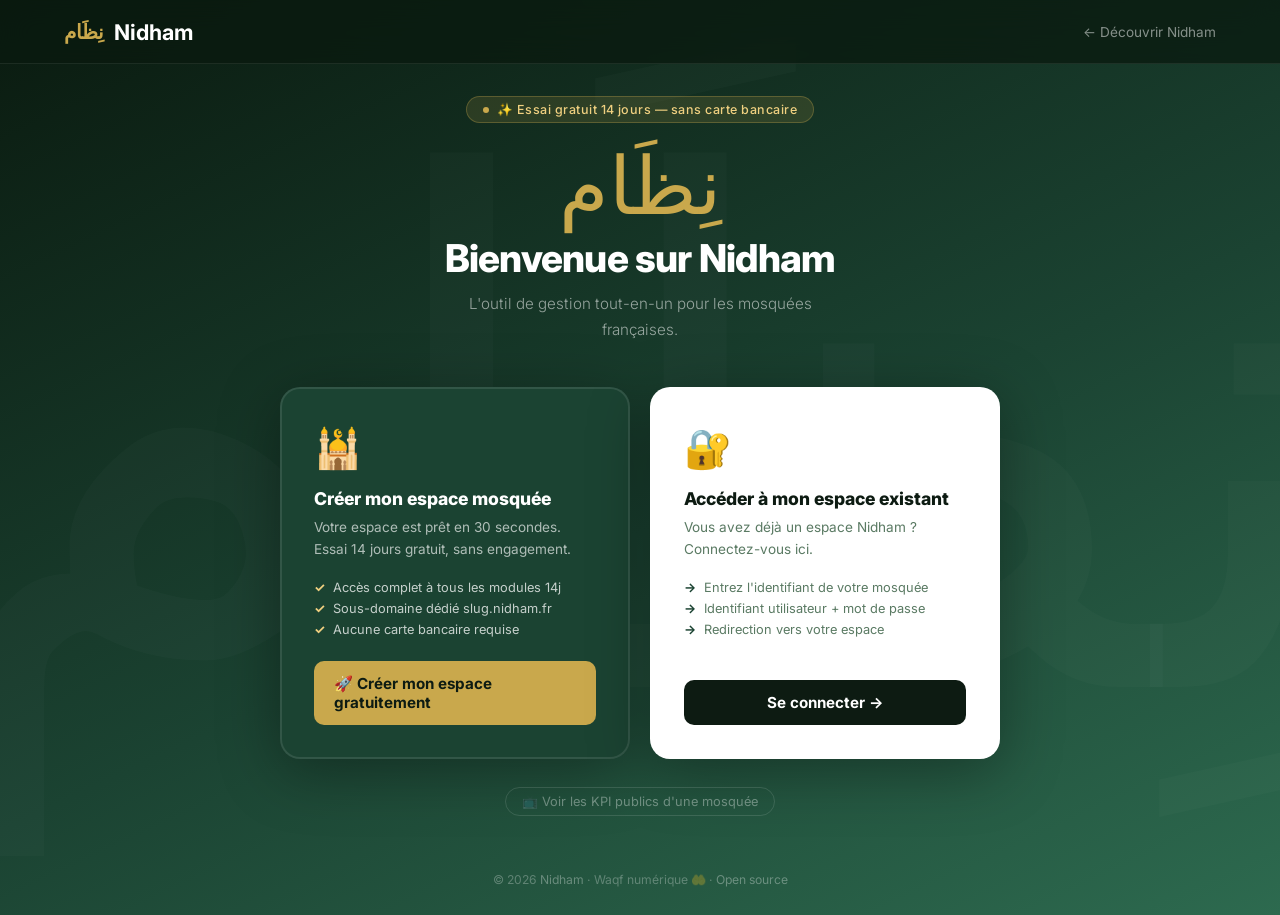
==== commit 9483f25e: "feat: split auth flows — index (choix), login.html, register.html séparés" ====
--- a/frontend/app/index.html
+++ b/frontend/app/index.html
@@ -3,8 +3,8 @@
 <head>
   <meta charset="UTF-8" />
   <meta name="viewport" content="width=device-width, initial-scale=1.0" />
-  <title>Nidham — Accès à votre espace mosquée</title>
-  <meta name="description" content="Connectez-vous à votre espace mosquée Nidham ou créez un nouvel espace gratuit en 30 secondes." />
+  <title>Nidham — Votre espace mosquée</title>
+  <meta name="description" content="Créez votre espace mosquée en 30 secondes ou connectez-vous à votre espace existant." />
   <link rel="canonical" href="https://app.nidham.fr/" />
   <link rel="icon" type="image/svg+xml" href="data:image/svg+xml,%3Csvg xmlns='http://www.w3.org/2000/svg' viewBox='0 0 64 64'%3E%3Crect width='64' height='64' rx='14' fill='%231B4332'/%3E%3Ctext x='50%25' y='54%25' dominant-baseline='middle' text-anchor='middle' font-family='serif' font-size='36' fill='%23C9A84C'%3E%D9%86%3C/text%3E%3C/svg%3E" />
   <link rel="preconnect" href="https://fonts.googleapis.com" />
@@ -19,14 +19,14 @@
       --dark:#0D1B12;--text:#1A2E1F;--muted:#5A7A63;
       --bg:#F7FAF8;--white:#FFFFFF;--border:#D4E8DB;
       --radius:12px;--radius-lg:20px;
-      --shadow:0 4px 24px rgba(27,67,50,.10);
-      --shadow-lg:0 8px 48px rgba(27,67,50,.16);
+      --shadow-lg:0 12px 60px rgba(0,0,0,.35);
     }
     html{scroll-behavior:smooth}
     body{
       font-family:'Inter',sans-serif;
       background:linear-gradient(155deg,#0A1A0F 0%,#1B4332 55%,#2D6A4F 100%);
       min-height:100vh;color:var(--text);overflow-x:hidden;
+      display:flex;flex-direction:column;
     }
     body::before{
       content:'نِظَام';font-family:'Amiri',serif;
@@ -34,16 +34,6 @@
       top:50%;left:50%;transform:translate(-50%,-50%);
       pointer-events:none;line-height:1;user-select:none;z-index:0;
     }
-
-    /* Toast */
-    #toast-container{position:fixed;bottom:24px;right:24px;z-index:9999;display:flex;flex-direction:column;gap:10px}
-    .toast{padding:12px 20px;border-radius:10px;font-size:.9rem;font-weight:500;box-shadow:var(--shadow-lg);animation:slideUp .3s ease;max-width:320px}
-    .toast-success{background:#1B4332;color:#fff}
-    .toast-error{background:#7C1D1D;color:#fff}
-    .toast-info{background:#1a3a5c;color:#fff}
-    @keyframes slideUp{from{transform:translateY(20px);opacity:0}to{transform:none;opacity:1}}
-
-    /* Nav */
     nav{
       position:fixed;top:0;left:0;right:0;z-index:100;
       display:flex;align-items:center;justify-content:space-between;
@@ -53,392 +43,135 @@
     }
     .nav-logo{display:flex;align-items:center;gap:10px;font-size:1.35rem;font-weight:700;color:var(--white);text-decoration:none}
     .nav-logo .arabic{font-family:'Amiri',serif;font-size:1.25rem;color:var(--gold)}
-    .nav-back{font-size:.85rem;color:rgba(255,255,255,.5);text-decoration:none;display:flex;align-items:center;gap:6px;transition:color .2s}
+    .nav-back{font-size:.85rem;color:rgba(255,255,255,.5);text-decoration:none;transition:color .2s}
     .nav-back:hover{color:rgba(255,255,255,.85)}
-
-    /* Page wrapper */
     .page-wrapper{
-      position:relative;z-index:1;
-      min-height:100vh;
-      display:flex;flex-direction:column;align-items:center;
-      justify-content:center;padding:100px 5% 60px;
+      position:relative;z-index:1;flex:1;
+      display:flex;flex-direction:column;align-items:center;justify-content:center;
+      padding:96px 5% 56px;
     }
-
-    /* Hero */
-    .hero-head{text-align:center;margin-bottom:48px}
-    .hero-badge{
-      display:inline-flex;align-items:center;gap:8px;
-      background:rgba(201,168,76,.15);border:1px solid rgba(201,168,76,.3);
-      color:var(--gold-light);padding:6px 18px;border-radius:100px;
-      font-size:.8rem;font-weight:500;letter-spacing:.04em;margin-bottom:22px;
-    }
-    .hero-badge .dot{width:6px;height:6px;background:var(--gold);border-radius:50%;animation:pulse 2s infinite}
+    .center-logo{text-align:center;margin-bottom:44px}
+    .arabic-big{font-family:'Amiri',serif;font-size:5rem;color:var(--gold);display:block;line-height:1;margin-bottom:8px}
+    .center-logo h1{font-size:clamp(1.6rem,4vw,2.4rem);font-weight:800;color:var(--white);letter-spacing:-.02em;margin-bottom:10px}
+    .center-logo p{font-size:.95rem;color:rgba(255,255,255,.55);font-weight:300;line-height:1.7;max-width:400px;margin:0 auto}
+    .hero-badge{display:inline-flex;align-items:center;gap:8px;background:rgba(201,168,76,.15);border:1px solid rgba(201,168,76,.3);color:var(--gold-light);padding:5px 16px;border-radius:100px;font-size:.78rem;font-weight:500;letter-spacing:.04em;margin-bottom:24px}
+    .dot{width:6px;height:6px;background:var(--gold);border-radius:50%;animation:pulse 2s infinite;flex-shrink:0}
     @keyframes pulse{0%,100%{opacity:1;transform:scale(1)}50%{opacity:.5;transform:scale(.8)}}
-    .hero-head h1{font-size:clamp(2rem,5vw,3.2rem);font-weight:800;color:var(--white);line-height:1.1;letter-spacing:-.025em;margin-bottom:14px}
-    .hero-head h1 span{color:var(--gold-light)}
-    .hero-head p{font-size:1rem;color:rgba(255,255,255,.6);font-weight:300;line-height:1.7;max-width:480px;margin:0 auto}
-
-    /* Portal grid */
-    .portal-grid{display:grid;grid-template-columns:1fr 1fr;gap:24px;width:100%;max-width:900px}
-
-    /* Cards */
-    .card{background:var(--white);border-radius:var(--radius-lg);box-shadow:0 12px 60px rgba(0,0,0,.35);overflow:hidden}
-    .card-header{padding:28px 28px 0}
-    .card-header h2{font-size:1.15rem;font-weight:700;color:var(--dark);margin-bottom:6px}
-    .card-header p{font-size:.85rem;color:var(--muted);line-height:1.5}
-    .card-body{padding:22px 28px 28px;display:flex;flex-direction:column;gap:14px}
-    .card-divider{height:1px;background:var(--border);margin:18px 0 0}
-
-    .trial-badge{display:inline-flex;align-items:center;gap:6px;background:var(--gold-pale);border:1px solid #E8C96A;color:#8B6914;padding:5px 12px;border-radius:100px;font-size:.75rem;font-weight:700;margin-bottom:14px}
-    .trial-perks{display:flex;flex-direction:column;gap:5px;margin-top:10px}
-    .trial-perk{font-size:.8rem;color:var(--muted);display:flex;align-items:center;gap:7px}
-    .trial-perk .ck{color:var(--green);font-weight:700;font-size:.85rem}
-
-    /* Fields */
-    .field-group{display:flex;flex-direction:column;gap:6px}
-    .field-group label{font-size:.82rem;font-weight:600;color:var(--text)}
-    .field-group input{padding:11px 14px;border:1.5px solid var(--border);border-radius:9px;font-size:.9rem;font-family:'Inter',sans-serif;color:var(--text);background:var(--white);transition:border-color .2s,box-shadow .2s;outline:none}
-    .field-group input:focus{border-color:var(--green-light);box-shadow:0 0 0 3px rgba(64,145,108,.12)}
-    .domain-preview{font-size:.78rem;color:var(--muted);padding:6px 10px;background:var(--bg);border-radius:7px;border:1px solid var(--border);margin-top:2px}
-    .field-hint{font-size:.76rem;color:var(--muted);margin-top:2px}
-    .field-ok{font-size:.76rem;color:var(--green);font-weight:600;margin-top:2px}
-    .field-error{font-size:.76rem;color:#b91c1c;font-weight:600;margin-top:2px}
-
-    /* Buttons */
-    .btn-submit{width:100%;padding:13px 20px;border:none;border-radius:10px;font-size:.95rem;font-weight:700;cursor:pointer;transition:background .2s,transform .15s,box-shadow .2s;display:flex;align-items:center;justify-content:center;gap:8px;font-family:'Inter',sans-serif}
-    .btn-submit-green{background:var(--green);color:var(--white)}
-    .btn-submit-green:hover{background:var(--green-mid);transform:translateY(-1px);box-shadow:0 6px 20px rgba(27,67,50,.3)}
-    .btn-submit-gray{background:#374151;color:var(--white)}
-    .btn-submit-gray:hover{background:#1f2937;transform:translateY(-1px)}
-    .btn-submit:disabled{opacity:.6;cursor:not-allowed;transform:none!important}
-    .spinner{width:16px;height:16px;border:2px solid rgba(255,255,255,.3);border-top-color:#fff;border-radius:50%;animation:spin .7s linear infinite;display:inline-block}
-    @keyframes spin{to{transform:rotate(360deg)}}
-
-    /* Error */
-    .error-box{background:#FEF2F2;border:1px solid #FCA5A5;color:#7F1D1D;padding:10px 14px;border-radius:9px;font-size:.82rem;line-height:1.5}
-    .hidden{display:none!important}
-    .card-footer-note{font-size:.74rem;color:var(--muted);text-align:center;line-height:1.5}
-
-    /* Success */
-    #success-screen{width:100%;max-width:560px}
-    .success-card{background:var(--white);border-radius:var(--radius-lg);padding:48px 40px;text-align:center;box-shadow:0 12px 60px rgba(0,0,0,.35)}
-    .success-icon{font-size:3.5rem;margin-bottom:20px}
-    .success-card h2{font-size:1.6rem;font-weight:800;color:var(--dark);margin-bottom:12px}
-    .success-card>p{font-size:.95rem;color:var(--muted);margin-bottom:28px;line-height:1.65}
-    .success-info{background:var(--bg);border-radius:var(--radius);border:1px solid var(--border);padding:16px 20px;margin-bottom:24px;text-align:left}
-    .success-info-row{display:flex;justify-content:space-between;align-items:center;padding:7px 0;border-bottom:1px solid var(--border);font-size:.88rem}
-    .success-info-row:last-child{border-bottom:none;padding-bottom:0}
-    .success-info-row .lbl{color:var(--muted);font-weight:500}
-    .success-info-row .val{color:var(--dark);font-weight:600;font-family:monospace;font-size:.82rem}
-    .btn-success{background:var(--green);color:var(--white);padding:14px 32px;border-radius:10px;font-weight:700;font-size:1rem;border:none;cursor:pointer;display:inline-block;transition:background .2s,transform .15s;text-decoration:none;margin-bottom:28px}
-    .btn-success:hover{background:var(--green-mid);transform:translateY(-2px)}
-    .success-steps{text-align:left;border-top:1px solid var(--border);padding-top:20px}
-    .success-steps h3{font-size:.9rem;font-weight:700;color:var(--dark);margin-bottom:14px}
-    .success-step-item{display:flex;align-items:flex-start;gap:12px;margin-bottom:10px}
-    .ssi-num{width:24px;height:24px;background:var(--green-pale);color:var(--green);border-radius:50%;display:flex;align-items:center;justify-content:center;font-size:.75rem;font-weight:700;flex-shrink:0;margin-top:1px}
-    .ssi-text{font-size:.84rem;color:var(--muted);line-height:1.5}
-
-    /* KPI modal */
-    #kpi-modal-overlay{display:none;position:fixed;inset:0;z-index:500;background:rgba(0,0,0,.6);backdrop-filter:blur(4px);align-items:center;justify-content:center}
-    #kpi-modal-overlay.open{display:flex}
-    #kpi-modal{background:var(--white);border-radius:var(--radius-lg);padding:36px 32px;max-width:420px;width:90%;box-shadow:var(--shadow-lg)}
-    #kpi-modal h3{font-size:1.1rem;font-weight:700;color:var(--dark);margin-bottom:8px}
-    #kpi-modal p{font-size:.87rem;color:var(--muted);margin-bottom:18px;line-height:1.6}
-    #kpi-slug-input{width:100%;padding:11px 14px;border:1.5px solid var(--border);border-radius:9px;font-size:.95rem;outline:none;margin-bottom:14px;font-family:'Inter',sans-serif;color:var(--text)}
-    #kpi-slug-input:focus{border-color:var(--green-light);box-shadow:0 0 0 3px rgba(64,145,108,.12)}
-    #kpi-modal-actions{display:flex;gap:10px;justify-content:flex-end}
-    .kpi-modal-cancel{background:none;border:1.5px solid var(--border);color:var(--muted);padding:9px 18px;border-radius:8px;font-size:.88rem;cursor:pointer;font-family:'Inter',sans-serif}
-    .kpi-modal-confirm{background:var(--green);color:#fff;border:none;padding:9px 18px;border-radius:8px;font-size:.88rem;font-weight:600;cursor:pointer;font-family:'Inter',sans-serif}
-
-    /* Footer */
-    .page-footer{position:relative;z-index:1;text-align:center;padding:0 5% 32px;color:rgba(255,255,255,.3);font-size:.78rem}
-    .page-footer a{color:rgba(255,255,255,.35);text-decoration:none;transition:color .2s}
-    .page-footer a:hover{color:rgba(255,255,255,.75)}
-    .page-footer button{background:none;border:none;cursor:pointer;color:rgba(255,255,255,.35);font-size:.78rem;font-family:'Inter',sans-serif;transition:color .2s}
-    .page-footer button:hover{color:rgba(255,255,255,.75)}
-
-    /* Responsive */
-    @media(max-width:720px){
-      .portal-grid{grid-template-columns:1fr}
-      .page-wrapper{padding:88px 4% 48px}
-      .card-header,.card-body{padding-left:20px;padding-right:20px}
-      .hero-head h1{font-size:1.9rem}
-      .success-card{padding:36px 22px}
+    .choice-grid{display:grid;grid-template-columns:1fr 1fr;gap:20px;width:100%;max-width:720px}
+    .choice-card{background:var(--white);border-radius:var(--radius-lg);box-shadow:var(--shadow-lg);padding:36px 32px 32px;display:flex;flex-direction:column;align-items:flex-start;text-decoration:none;transition:transform .2s,box-shadow .2s;border:2px solid transparent}
+    .choice-card:hover{transform:translateY(-4px);box-shadow:0 20px 80px rgba(0,0,0,.45)}
+    .choice-card.primary{background:var(--green);border-color:rgba(255,255,255,.1)}
+    .choice-card.primary:hover{background:var(--green-mid)}
+    .choice-icon{font-size:2.4rem;margin-bottom:16px;display:block}
+    .choice-card h2{font-size:1.1rem;font-weight:800;margin-bottom:8px;line-height:1.2}
+    .choice-card.primary h2{color:var(--white)}
+    .choice-card.secondary h2{color:var(--dark)}
+    .choice-card p{font-size:.85rem;line-height:1.6;margin-bottom:20px}
+    .choice-card.primary p{color:rgba(255,255,255,.65)}
+    .choice-card.secondary p{color:var(--muted)}
+    .choice-perks{display:flex;flex-direction:column;gap:6px;margin-bottom:24px;width:100%}
+    .perk{font-size:.8rem;display:flex;align-items:center;gap:8px}
+    .choice-card.primary .perk{color:rgba(255,255,255,.75)}
+    .choice-card.secondary .perk{color:var(--muted)}
+    .perk-ck{font-weight:700;flex-shrink:0}
+    .choice-card.primary .perk-ck{color:var(--gold-light)}
+    .choice-card.secondary .perk-ck{color:var(--green)}
+    .choice-btn{width:100%;padding:13px 20px;border:none;border-radius:10px;font-size:.95rem;font-weight:700;cursor:pointer;display:flex;align-items:center;justify-content:center;gap:8px;font-family:'Inter',sans-serif;text-decoration:none;transition:background .15s,opacity .15s;margin-top:auto}
+    .choice-card.primary .choice-btn{background:var(--gold);color:var(--dark)}
+    .choice-card.primary .choice-btn:hover{background:var(--gold-light)}
+    .choice-card.secondary .choice-btn{background:var(--dark);color:var(--white)}
+    .choice-card.secondary .choice-btn:hover{background:#1a2e1f}
+    .kpi-link-row{margin-top:28px;text-align:center}
+    .kpi-link{display:inline-flex;align-items:center;gap:7px;color:rgba(255,255,255,.35);font-size:.8rem;text-decoration:none;border:1px solid rgba(255,255,255,.12);border-radius:100px;padding:6px 16px;transition:all .2s}
+    .kpi-link:hover{color:rgba(255,255,255,.75);border-color:rgba(255,255,255,.3);background:rgba(255,255,255,.05)}
+    footer{position:relative;z-index:1;text-align:center;padding:0 5% 28px;color:rgba(255,255,255,.28);font-size:.76rem}
+    footer a{color:rgba(255,255,255,.32);text-decoration:none;transition:color .2s}
+    footer a:hover{color:rgba(255,255,255,.7)}
+    @media(max-width:620px){
+      .choice-grid{grid-template-columns:1fr}
+      .choice-card{padding:28px 24px 24px}
+      .arabic-big{font-size:3.5rem}
     }
   </style>
 </head>
 <body>
+<nav>
+  <a href="https://nidham.fr" class="nav-logo"><span class="arabic">نِظَام</span> Nidham</a>
+  <a href="https://nidham.fr" class="nav-back">← Découvrir Nidham</a>
+</nav>
 
-<div id="toast-container"></div>
+<div class="page-wrapper">
+  <div class="center-logo">
+    <div class="hero-badge"><span class="dot"></span>✨ Essai gratuit 14 jours — sans carte bancaire</div>
+    <span class="arabic-big">نِظَام</span>
+    <h1>Bienvenue sur Nidham</h1>
+    <p>L'outil de gestion tout-en-un pour les mosquées françaises.</p>
+  </div>
+
+  <div class="choice-grid">
+    <a href="register.html" class="choice-card primary">
+      <span class="choice-icon">🕌</span>
+      <h2>Créer mon espace mosquée</h2>
+      <p>Votre espace est prêt en 30 secondes. Essai 14 jours gratuit, sans engagement.</p>
+      <div class="choice-perks">
+        <div class="perk"><span class="perk-ck">✓</span>Accès complet à tous les modules 14j</div>
+        <div class="perk"><span class="perk-ck">✓</span>Sous-domaine dédié slug.nidham.fr</div>
+        <div class="perk"><span class="perk-ck">✓</span>Aucune carte bancaire requise</div>
+      </div>
+      <span class="choice-btn">🚀 Créer mon espace gratuitement</span>
+    </a>
+
+    <a href="login.html" class="choice-card secondary">
+      <span class="choice-icon">🔐</span>
+      <h2>Accéder à mon espace existant</h2>
+      <p>Vous avez déjà un espace Nidham ? Connectez-vous ici.</p>
+      <div class="choice-perks">
+        <div class="perk"><span class="perk-ck">→</span>Entrez l'identifiant de votre mosquée</div>
+        <div class="perk"><span class="perk-ck">→</span>Identifiant utilisateur + mot de passe</div>
+        <div class="perk"><span class="perk-ck">→</span>Redirection vers votre espace</div>
+      </div>
+      <span class="choice-btn">Se connecter →</span>
+    </a>
+  </div>
+
+  <div class="kpi-link-row">
+    <a href="#" class="kpi-link" onclick="openKpiModal();return false">📺 Voir les KPI publics d'une mosquée</a>
+  </div>
+</div>
+
+<footer>
+  <span>© 2026 <a href="https://nidham.fr">Nidham</a> · Waqf numérique 🤲 · <a href="https://github.com/BadreddineEK/MManager" target="_blank" rel="noopener">Open source</a></span>
+</footer>
 
 <!-- KPI Modal -->
-<div id="kpi-modal-overlay" onclick="closeKpiModal(event)">
-  <div id="kpi-modal">
-    <h3>📺 Tableau de bord KPI</h3>
-    <p>Saisissez le slug de votre mosquée pour accéder aux indicateurs en temps réel (lecture seule, aucune donnée personnelle).</p>
-    <input type="text" id="kpi-slug-input" placeholder="Ex: mosquee-alpha" autocomplete="off" />
-    <div id="kpi-modal-actions">
-      <button class="kpi-modal-cancel" onclick="closeKpiModal()">Annuler</button>
-      <button class="kpi-modal-confirm" onclick="goToKpi()">Afficher les KPI →</button>
+<div id="kpi-overlay" onclick="if(event.target===this)closeKpiModal()" style="display:none;position:fixed;inset:0;z-index:500;background:rgba(0,0,0,.6);backdrop-filter:blur(4px);align-items:center;justify-content:center">
+  <div style="background:#fff;border-radius:20px;padding:36px 32px;max-width:400px;width:90%;box-shadow:0 8px 48px rgba(0,0,0,.3)">
+    <h3 style="font-size:1.1rem;font-weight:700;color:#0D1B12;margin-bottom:8px">📺 KPI publics d'une mosquée</h3>
+    <p style="font-size:.87rem;color:#5A7A63;margin-bottom:18px;line-height:1.6">Saisissez l'identifiant de la mosquée pour accéder à ses indicateurs publics (lecture seule).</p>
+    <input type="text" id="kpi-slug" placeholder="ex: mosquee-alpha" autocomplete="off"
+      style="width:100%;padding:11px 14px;border:1.5px solid #D4E8DB;border-radius:9px;font-size:.95rem;outline:none;margin-bottom:14px;font-family:'Inter',sans-serif;color:#1A2E1F" />
+    <div style="display:flex;gap:10px;justify-content:flex-end">
+      <button onclick="closeKpiModal()" style="background:none;border:1.5px solid #D4E8DB;color:#5A7A63;padding:9px 18px;border-radius:8px;font-size:.88rem;cursor:pointer;font-family:'Inter',sans-serif">Annuler</button>
+      <button onclick="goToKpi()" style="background:#1B4332;color:#fff;border:none;padding:9px 18px;border-radius:8px;font-size:.88rem;font-weight:600;cursor:pointer;font-family:'Inter',sans-serif">Afficher →</button>
     </div>
   </div>
 </div>
 
-<!-- NAV -->
-<nav>
-  <a href="https://nidham.fr" class="nav-logo">
-    <span class="arabic">نِظَام</span> Nidham
-  </a>
-  <a href="https://nidham.fr" class="nav-back">← Découvrir Nidham</a>
-</nav>
-
-<!-- MAIN -->
-<div class="page-wrapper">
-
-  <div class="hero-head">
-    <div class="hero-badge"><span class="dot"></span>✨ Essai gratuit 14 jours — sans carte bancaire</div>
-    <h1>Votre espace<br><span>mosquée</span></h1>
-    <p>Connexion à un espace existant ou création de votre espace Nidham en 30 secondes.</p>
-  </div>
-
-  <div id="portal">
-    <div class="portal-grid">
-
-      <!-- LOGIN -->
-      <div class="card" id="login-card">
-        <div class="card-header">
-          <h2>🔐 Se connecter</h2>
-          <p>Accédez à l'espace de gestion de votre mosquée</p>
-          <div class="card-divider"></div>
-        </div>
-        <div class="card-body">
-          <div class="error-box hidden" id="login-error"></div>
-          <div class="field-group">
-            <label for="login-slug">Identifiant de votre mosquée</label>
-            <input type="text" id="login-slug" placeholder="ex: lyonlpa" oninput="updateLoginDomain()" autocomplete="off">
-            <div class="domain-preview">🌐 <strong id="login-domain-text">votre-mosquee.nidham.fr</strong></div>
-          </div>
-          <div class="field-group">
-            <label for="login-username">Identifiant utilisateur</label>
-            <input type="text" id="login-username" placeholder="Votre nom d'utilisateur" autocomplete="username">
-          </div>
-          <div class="field-group">
-            <label for="login-password">Mot de passe</label>
-            <input type="password" id="login-password" placeholder="••••••••" autocomplete="current-password" onkeydown="if(event.key==='Enter') doLogin()">
-          </div>
-          <button class="btn-submit btn-submit-gray" id="login-btn" onclick="doLogin()">Se connecter</button>
-          <p class="card-footer-note">Mot de passe oublié ? Contactez votre administrateur</p>
-        </div>
-      </div>
-
-      <!-- REGISTER -->
-      <div class="card" id="register-card">
-        <div class="card-header">
-          <div class="trial-badge">⭐ 14 jours gratuits — sans carte bancaire</div>
-          <h2>🕌 Créer mon espace mosquée</h2>
-          <p>Votre espace est prêt en 30 secondes</p>
-          <div class="trial-perks">
-            <div class="trial-perk"><span class="ck">✓</span>Accès à tous les modules pendant 14j</div>
-            <div class="trial-perk"><span class="ck">✓</span>Aucune carte bancaire requise</div>
-            <div class="trial-perk"><span class="ck">✓</span>Votre sous-domaine dédié (slug.nidham.fr)</div>
-          </div>
-          <div class="card-divider"></div>
-        </div>
-        <div class="card-body">
-          <div class="error-box hidden" id="register-error"></div>
-          <div class="field-group">
-            <label for="reg-mosque-name">Nom de votre mosquée</label>
-            <input type="text" id="reg-mosque-name" placeholder="ex: Mosquée Al-Badr de Lyon" oninput="autoSlug()" autocomplete="off">
-          </div>
-          <div class="field-group">
-            <label for="reg-slug">Identifiant unique (slug)</label>
-            <input type="text" id="reg-slug" placeholder="ex: al-badr-lyon" oninput="onSlugInput()" autocomplete="off">
-            <div class="domain-preview">🌐 <strong id="reg-domain-preview">votre-id.nidham.fr</strong></div>
-            <div class="field-hint" id="slug-status">Choisissez un identifiant unique</div>
-          </div>
-          <div class="field-group">
-            <label for="reg-username">Identifiant administrateur</label>
-            <input type="text" id="reg-username" placeholder="ex: admin" autocomplete="off">
-          </div>
-          <div class="field-group">
-            <label for="reg-password">Mot de passe (min. 8 caractères)</label>
-            <input type="password" id="reg-password" placeholder="••••••••" autocomplete="new-password" onkeydown="if(event.key==='Enter') doRegister()">
-          </div>
-          <button class="btn-submit btn-submit-green" id="register-btn" onclick="doRegister()">🚀 Créer mon espace gratuitement</button>
-          <p class="card-footer-note">En créant un compte vous acceptez nos <a href="https://nidham.fr" style="color:var(--green)">CGU</a>. Aucun engagement.</p>
-        </div>
-      </div>
-
-    </div>
-  </div>
-
-  <!-- SUCCESS -->
-  <div id="success-screen" class="hidden">
-    <div class="success-card">
-      <div class="success-icon">🎉</div>
-      <h2>Bienvenue sur Nidham !</h2>
-      <p>Votre espace <strong id="success-mosque-name"></strong> a été créé avec succès. Votre essai gratuit de 14 jours commence maintenant.</p>
-      <div class="success-info">
-        <div class="success-info-row"><span class="lbl">Domaine</span><span class="val" id="success-domain"></span></div>
-        <div class="success-info-row"><span class="lbl">Identifiant admin</span><span class="val" id="success-username"></span></div>
-        <div class="success-info-row"><span class="lbl">Essai gratuit</span><span class="val" style="color:var(--green);font-family:'Inter',sans-serif">14 jours ✓</span></div>
-      </div>
-      <a id="success-link" href="#"><button class="btn-success">Accéder à mon espace →</button></a>
-      <div class="success-steps">
-        <h3>📋 Prochaines étapes</h3>
-        <div class="success-step-item"><div class="ssi-num">1</div><div class="ssi-text">Connectez-vous avec votre identifiant administrateur</div></div>
-        <div class="success-step-item"><div class="ssi-num">2</div><div class="ssi-text">Configurez les paramètres de votre mosquée</div></div>
-        <div class="success-step-item"><div class="ssi-num">3</div><div class="ssi-text">Ajoutez vos premiers élèves ou adhérents</div></div>
-        <div class="success-step-item"><div class="ssi-num">4</div><div class="ssi-text">Invitez votre équipe (trésorier, enseignants…)</div></div>
-      </div>
-    </div>
-  </div>
-
-</div>
-
-<footer class="page-footer">
-  <span>© 2026 <a href="https://nidham.fr">Nidham</a> · Waqf numérique 🤲 · <a href="https://github.com/BadreddineEK/MManager" target="_blank" rel="noopener">Open source</a></span>
-  &nbsp;·&nbsp;
-  <button onclick="openKpiFromPortal()">📺 KPI publics</button>
-</footer>
-
 <script>
-function _isDevEnv() {
-  const h = location.hostname;
-  return h === 'localhost'
-    || h.endsWith('.local')
-    || /^192\.168\./.test(h)
-    || /^10\./.test(h)
-    || /^172\.(1[6-9]|2[0-9]|3[01])\./.test(h);
-}
-const BASE_DOMAIN = _isDevEnv() ? 'nidham.local' : 'nidham.fr';
-const API_BASE    = _isDevEnv() ? 'http://nidham.local:8080/api' : 'https://nidham.fr/api';
-
-function toast(msg, type='info', duration=4000) {
-  const el = document.createElement('div');
-  el.className = 'toast toast-' + type; el.textContent = msg;
-  document.getElementById('toast-container').appendChild(el);
-  setTimeout(() => el.remove(), duration);
-}
-function updateLoginDomain() {
-  const slug = document.getElementById('login-slug').value.trim().toLowerCase();
-  document.getElementById('login-domain-text').textContent = (slug||'votre-mosquee') + '.' + BASE_DOMAIN;
-}
-function autoSlug() {
-  const name = document.getElementById('reg-mosque-name').value;
-  const slug = name.toLowerCase().normalize('NFD').replace(/\p{Diacritic}/gu,'').replace(/[^a-z0-9]+/g,'-').replace(/^-+|-+$/g,'').substring(0,30);
-  document.getElementById('reg-slug').value = slug;
-  onSlugInput();
-}
-let _slugTimer = null;
-function onSlugInput() {
-  const input = document.getElementById('reg-slug');
-  const p = input.selectionStart;
-  input.value = input.value.toLowerCase().replace(/[^a-z0-9-]/g,'');
-  try { input.setSelectionRange(p,p); } catch(e){}
-  const slug = input.value.trim();
-  document.getElementById('reg-domain-preview').textContent = (slug||'votre-id') + '.' + BASE_DOMAIN;
-  clearTimeout(_slugTimer);
-  const s = document.getElementById('slug-status');
-  if (!slug) { s.className='field-hint'; s.textContent='Choisissez un identifiant unique'; return; }
-  if (slug.length < 3) { s.className='field-error'; s.textContent='Minimum 3 caractères'; return; }
-  s.className='field-hint'; s.textContent='Vérification...';
-  _slugTimer = setTimeout(() => checkSlug(slug), 500);
-}
-async function checkSlug(slug) {
-  try {
-    const r = await fetch(API_BASE + '/onboarding/check-slug/?slug=' + encodeURIComponent(slug));
-    const d = await r.json();
-    const el = document.getElementById('slug-status');
-    if (d.available) { el.className='field-ok'; el.textContent='✓ Disponible'; }
-    else { el.className='field-error'; el.textContent='✗ Déjà pris, essayez un autre'; }
-  } catch(e) {
-    const s2 = document.getElementById('slug-status');
-    if(s2){s2.className='field-hint';s2.textContent='Vérification impossible (réessayez)';}
-  }
-}
-async function doLogin() {
-  const slug = document.getElementById('login-slug').value.trim().toLowerCase();
-  const username = document.getElementById('login-username').value.trim();
-  const password = document.getElementById('login-password').value;
-  const errEl = document.getElementById('login-error');
-  const btn = document.getElementById('login-btn');
-  errEl.classList.add('hidden');
-  if (!slug) { errEl.textContent='Entrez le sous-domaine de votre mosquée'; errEl.classList.remove('hidden'); return; }
-  if (!username) { errEl.textContent='Entrez votre identifiant'; errEl.classList.remove('hidden'); return; }
-  if (!password) { errEl.textContent='Entrez votre mot de passe'; errEl.classList.remove('hidden'); return; }
-  btn.disabled=true; btn.innerHTML='<span class="spinner"></span> Connexion...';
-  try {
-    const base = _isDevEnv() ? 'http://'+slug+'.nidham.local:8080' : 'https://'+slug+'.nidham.fr';
-    const res = await fetch(base+'/api/auth/login/', {method:'POST',headers:{'Content-Type':'application/json'},body:JSON.stringify({username,password})});
-    if (!res.ok) { const d=await res.json().catch(()=>({})); throw new Error(d.detail||'Identifiants incorrects'); }
-    const data = await res.json();
-    const appUrl = _isDevEnv()
-      ? 'http://'+slug+'.nidham.local:8080/#access='+data.access+'&refresh='+data.refresh
-      : 'https://'+slug+'.nidham.fr/#access='+data.access+'&refresh='+data.refresh;
-    toast('Connexion réussie, redirection...','success',2000);
-    setTimeout(() => { location.href=appUrl; }, 800);
-  } catch(e) {
-    errEl.textContent=e.message; errEl.classList.remove('hidden');
-    btn.disabled=false; btn.textContent='Se connecter';
-  }
-}
-async function doRegister() {
-  const mosqueName = document.getElementById('reg-mosque-name').value.trim();
-  const slug = document.getElementById('reg-slug').value.trim().toLowerCase();
-  const username = document.getElementById('reg-username').value.trim();
-  const password = document.getElementById('reg-password').value;
-  const errEl = document.getElementById('register-error');
-  const btn = document.getElementById('register-btn');
-  errEl.classList.add('hidden');
-  const errors = [];
-  if (!mosqueName) errors.push('Entrez le nom de votre mosquée');
-  if (!slug||slug.length<3) errors.push("L'identifiant doit faire au moins 3 caractères");
-  if (!username) errors.push('Entrez un identifiant administrateur');
-  if (!password||password.length<8) errors.push('Le mot de passe doit faire au moins 8 caractères');
-  if (errors.length) { errEl.innerHTML=errors.join('<br>'); errEl.classList.remove('hidden'); return; }
-  btn.disabled=true; btn.innerHTML='<span class="spinner"></span> Création en cours...';
-  try {
-    const res = await fetch(API_BASE+'/onboarding/register/', {
-      method:'POST', headers:{'Content-Type':'application/json'},
-      body:JSON.stringify({mosque_name:mosqueName,slug,admin_username:username,admin_password:password,timezone:Intl.DateTimeFormat().resolvedOptions().timeZone||'Europe/Paris',base_domain:BASE_DOMAIN})
-    });
-    const data = await res.json();
-    if (!res.ok) { throw new Error(Object.values(data).flat().join(' · ')||'Erreur lors de la création'); }
-    document.getElementById('portal').style.display='none';
-    document.getElementById('success-screen').classList.remove('hidden');
-    document.getElementById('success-mosque-name').textContent=mosqueName;
-    document.getElementById('success-domain').textContent=data.domain;
-    const loginUsername = data.admin_username || username;
-    document.getElementById('success-username').textContent=loginUsername;
-    const appUrl = _isDevEnv() ? 'http://'+data.domain+':8080/' : 'https://'+data.domain+'/';
-    document.getElementById('success-link').href=appUrl;
-    document.getElementById('success-screen').scrollIntoView({behavior:'smooth'});
-    toast('🎉 Mosquée créée avec succès !','success',6000);
-  } catch(e) {
-    errEl.textContent=e.message; errEl.classList.remove('hidden');
-    btn.disabled=false; btn.innerHTML='🚀 Créer mon espace gratuitement';
-  }
-}
-function openKpiFromPortal() {
-  document.getElementById('kpi-modal-overlay').classList.add('open');
-  setTimeout(() => document.getElementById('kpi-slug-input').focus(), 100);
-}
-function closeKpiModal(e) {
-  if (!e || e.target === document.getElementById('kpi-modal-overlay')) {
-    document.getElementById('kpi-modal-overlay').classList.remove('open');
-  }
-}
-function goToKpi() {
-  const slug = document.getElementById('kpi-slug-input').value.trim();
-  if (!slug) { document.getElementById('kpi-slug-input').focus(); return; }
-  const base = _isDevEnv() ? `http://${slug}.nidham.local:8080` : `https://${slug}.nidham.fr`;
-  window.open(`${base}/kpi.html?slug=${encodeURIComponent(slug)}&from=portal`, '_blank', 'noopener');
+function _isDevEnv(){const h=location.hostname;return h==='localhost'||h.endsWith('.local')||/^192\.168\./.test(h)||/^10\./.test(h)||/^172\.(1[6-9]|2[0-9]|3[01])\./.test(h);}
+const BASE_DOMAIN=_isDevEnv()?'nidham.local':'nidham.fr';
+function openKpiModal(){const o=document.getElementById('kpi-overlay');o.style.display='flex';setTimeout(()=>document.getElementById('kpi-slug').focus(),80);}
+function closeKpiModal(){document.getElementById('kpi-overlay').style.display='none';}
+function goToKpi(){
+  const slug=document.getElementById('kpi-slug').value.trim();
+  if(!slug){document.getElementById('kpi-slug').focus();return;}
+  const base=_isDevEnv()?`http://${slug}.nidham.local:8080`:`https://${slug}.nidham.fr`;
+  window.open(`${base}/kpi.html?slug=${encodeURIComponent(slug)}&from=portal`,'_blank','noopener');
   closeKpiModal();
 }
-document.addEventListener('keydown', e => {
-  if (e.key === 'Escape') closeKpiModal();
-  if (e.key === 'Enter' && document.getElementById('kpi-modal-overlay').classList.contains('open')) goToKpi();
+document.addEventListener('keydown',e=>{
+  if(e.key==='Escape')closeKpiModal();
+  if(e.key==='Enter'&&document.getElementById('kpi-overlay').style.display==='flex')goToKpi();
 });
 </script>
 </body>
